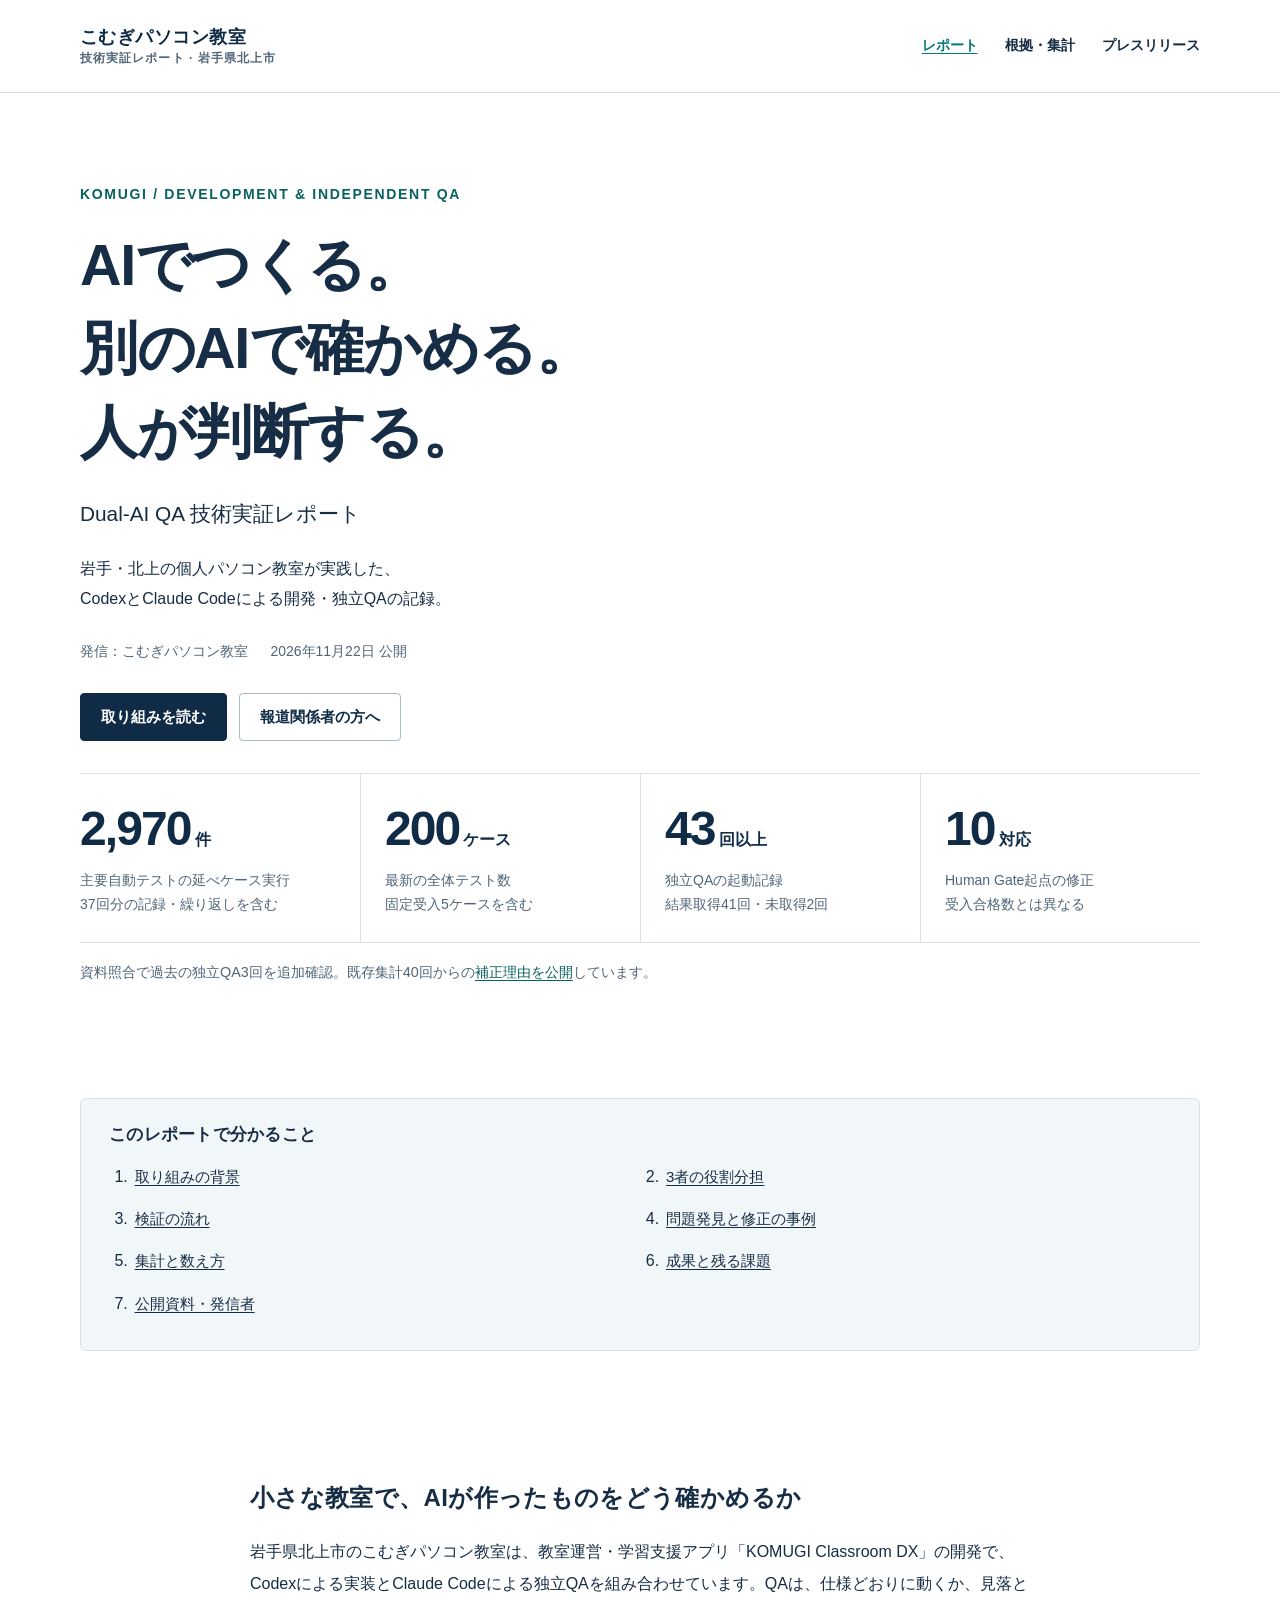
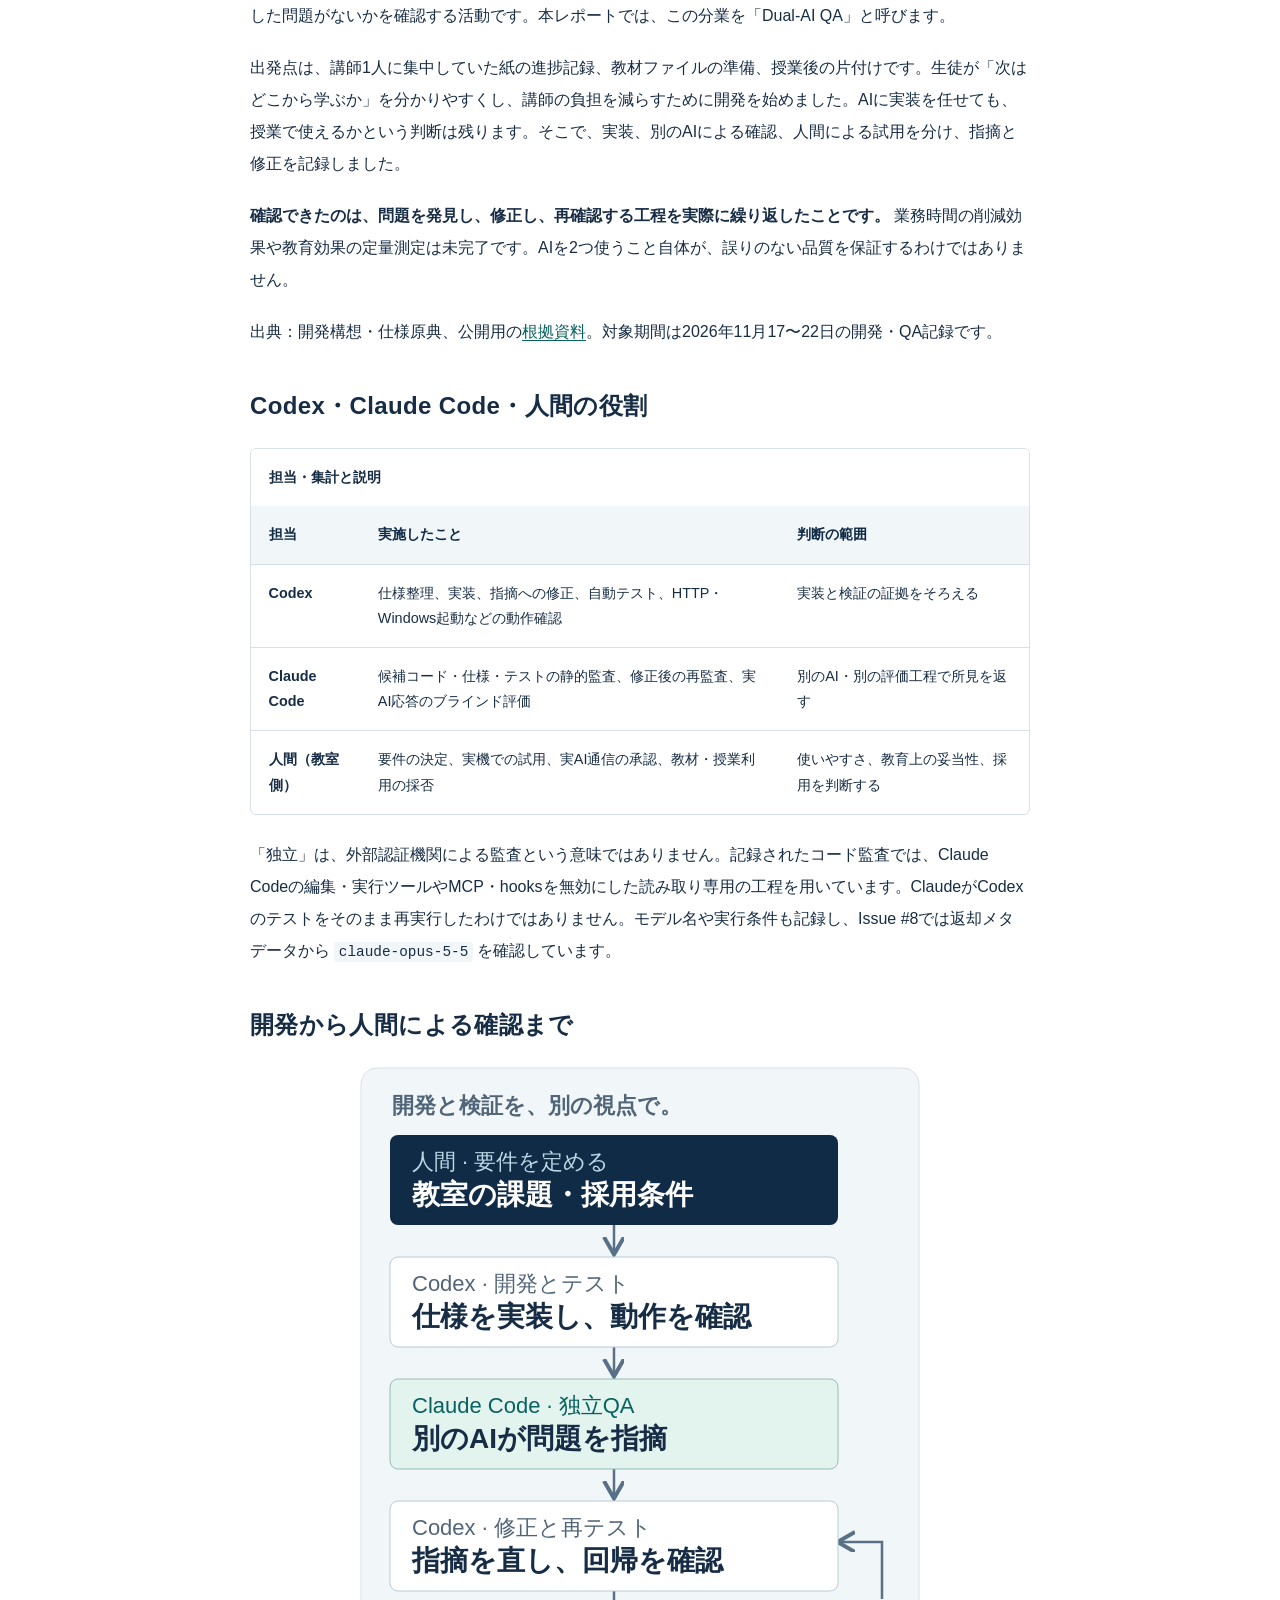
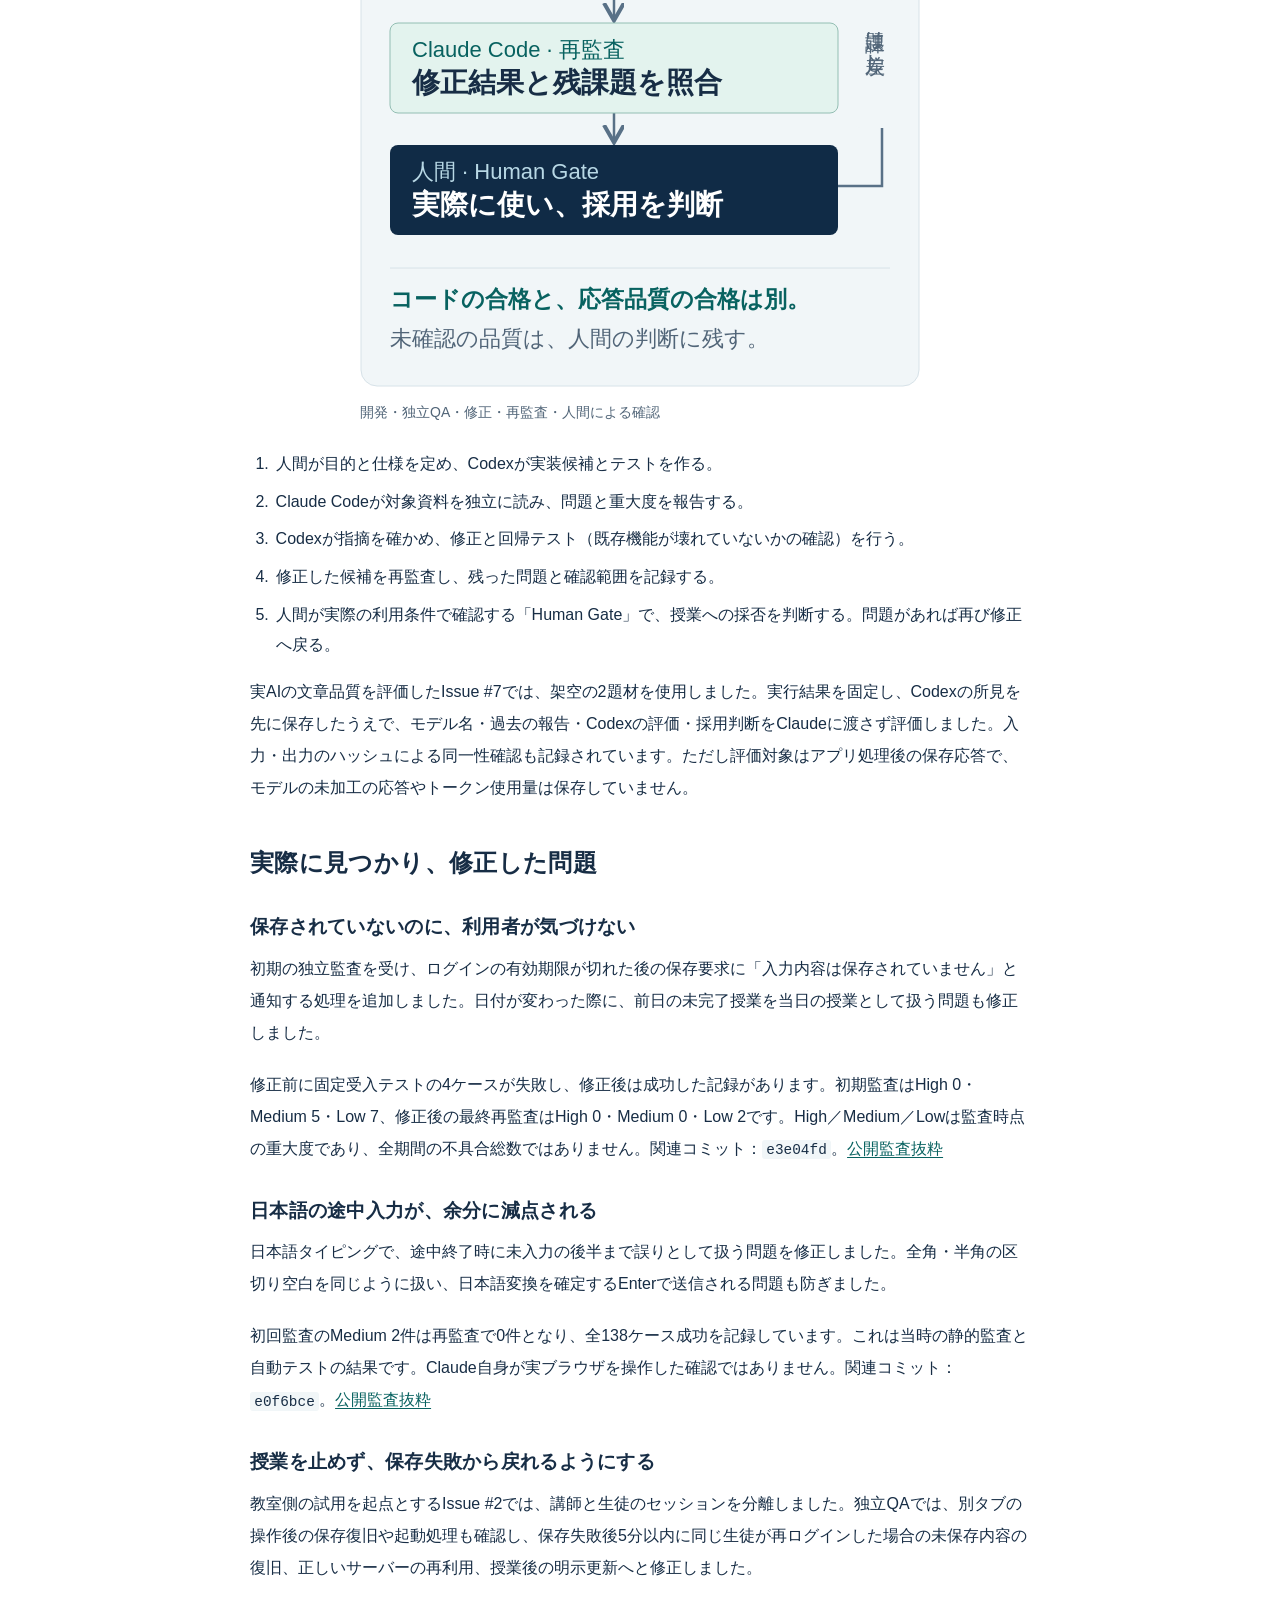
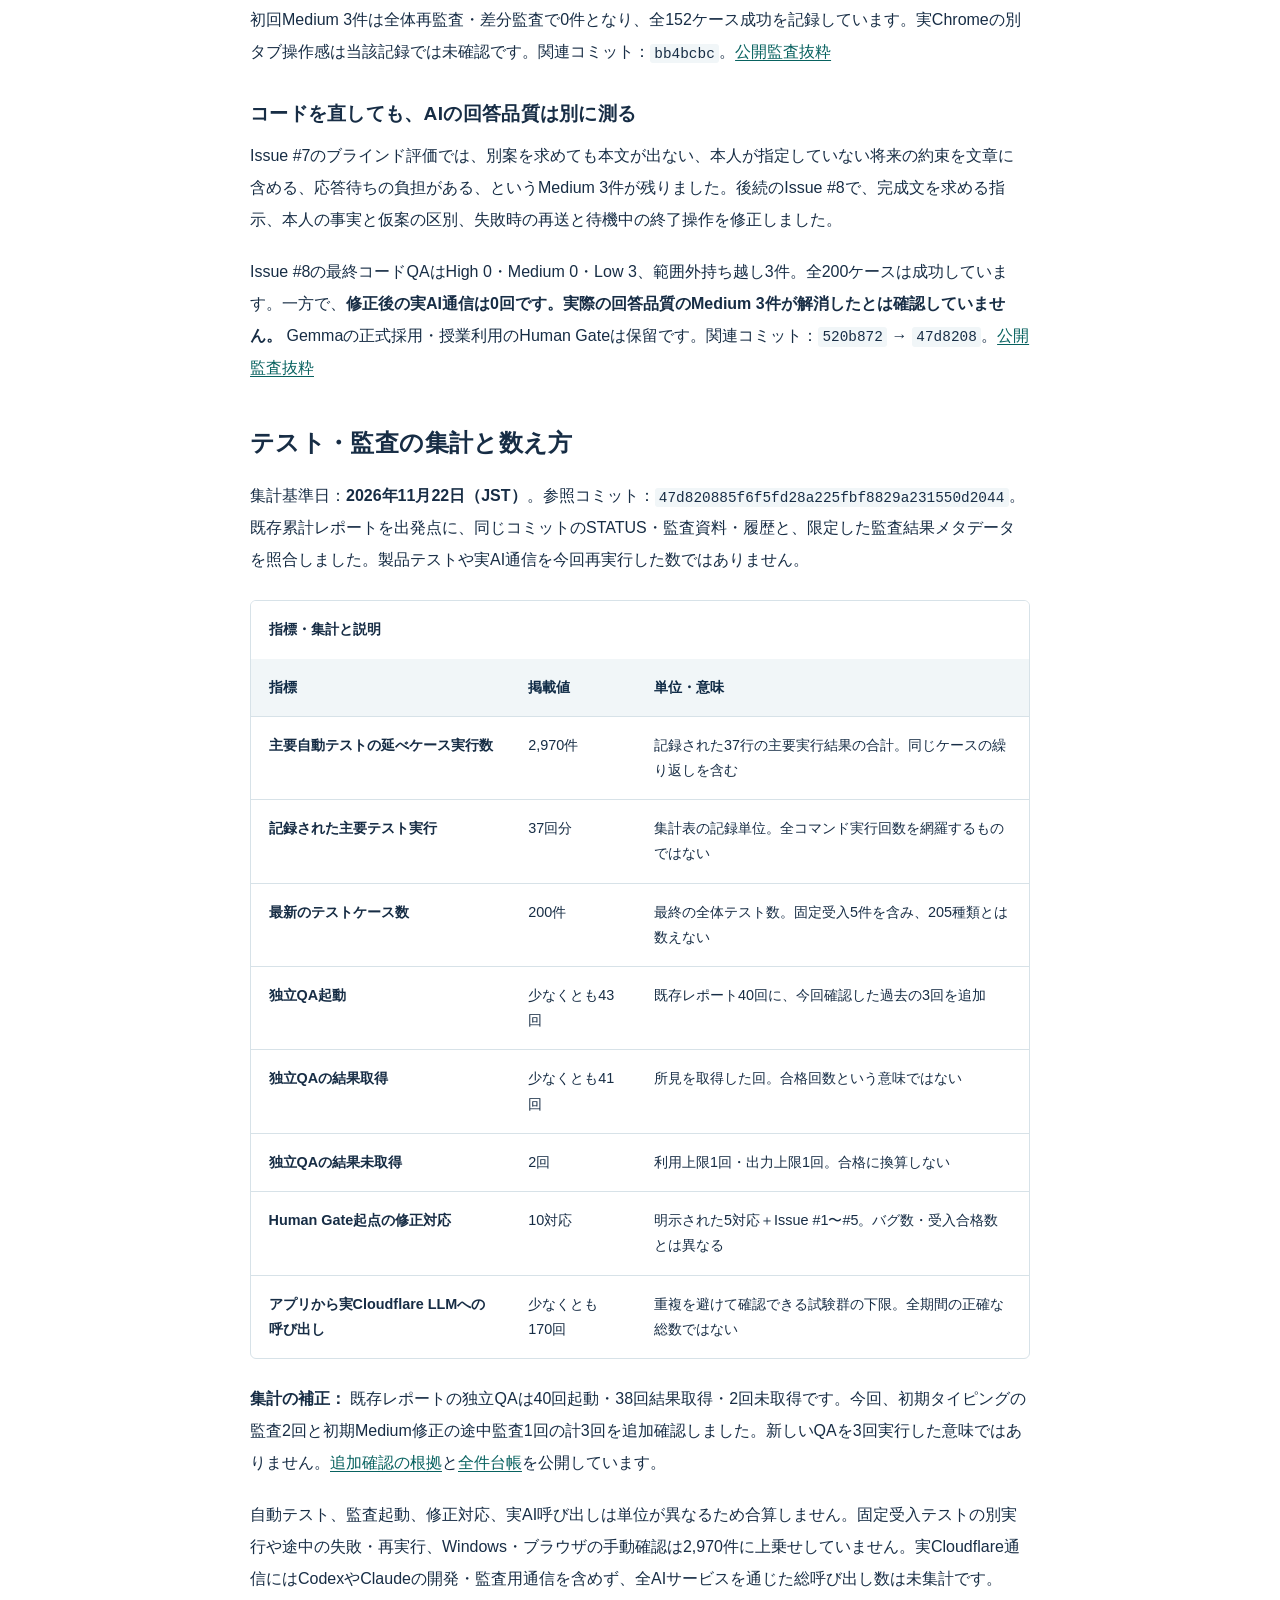
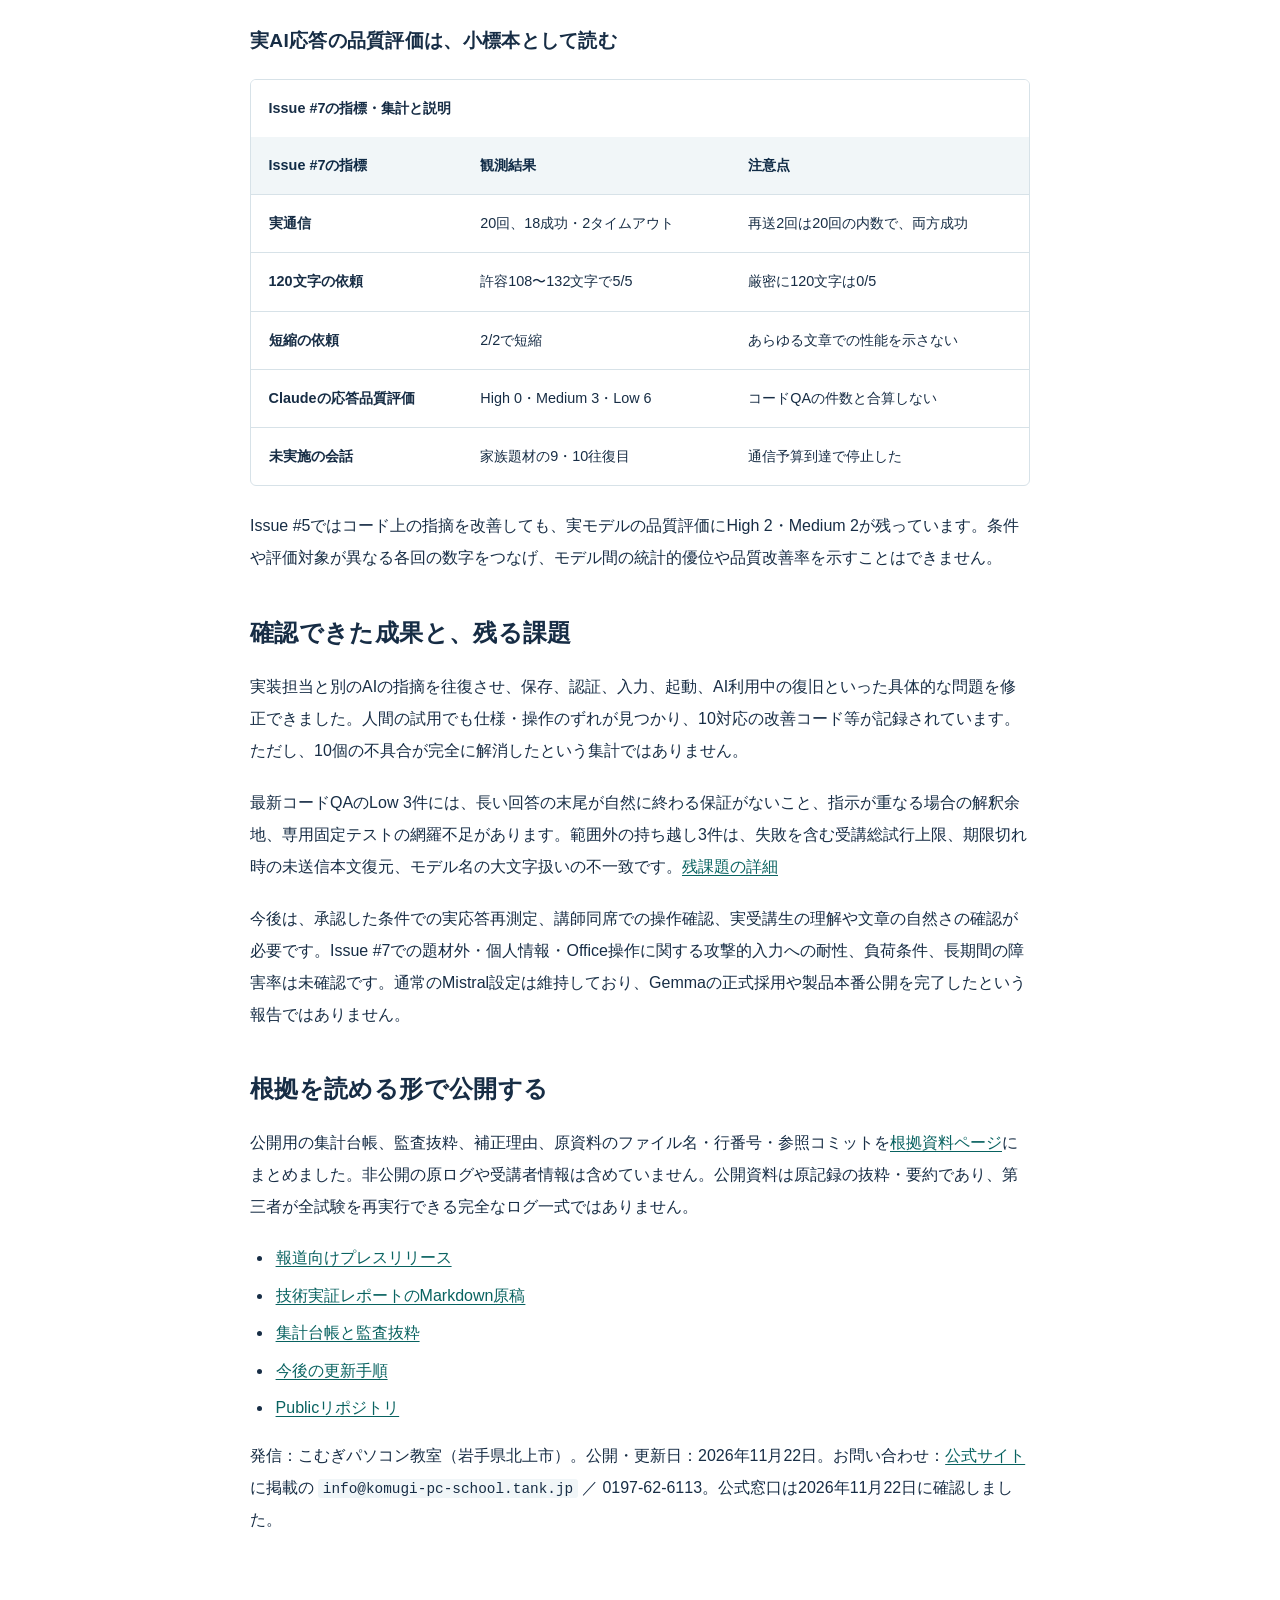
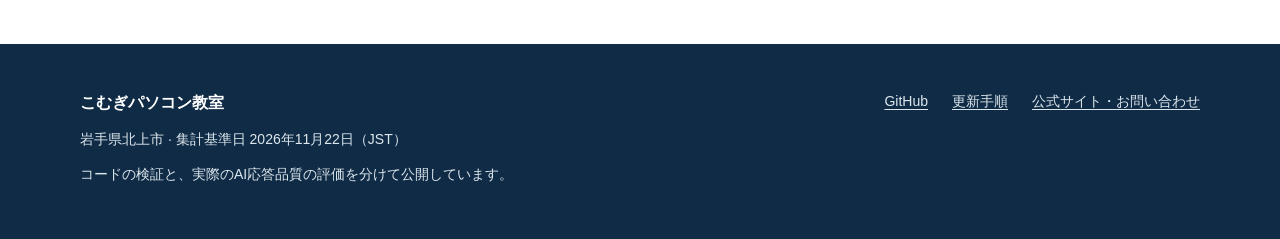
==== index.html @ f7d76b1b "Publish Dual-AI QA report, evidence and press release" ====
<!doctype html>
<html lang="ja"><head><meta charset="utf-8"><meta name="viewport" content="width=device-width,initial-scale=1"><title>Dual-AI QA 技術実証レポート｜こむぎパソコン教室</title><meta name="description" content="Codexで開発しClaude Codeで独立QA、人間が授業への採否を判断。岩手・北上のこむぎパソコン教室による実証記録と集計根拠。"><meta name="theme-color" content="#102b46"><link rel="canonical" href="https://suguruwada0612-ship-it.github.io/dual-ai-qa-report/"><meta property="og:type" content="article"><meta property="og:locale" content="ja_JP"><meta property="og:title" content="Dual-AI QA 技術実証レポート"><meta property="og:description" content="Codexで開発しClaude Codeで独立QA、人間が授業への採否を判断。岩手・北上のこむぎパソコン教室による実証記録と集計根拠。"><meta property="og:url" content="https://suguruwada0612-ship-it.github.io/dual-ai-qa-report/"><meta property="og:site_name" content="こむぎパソコン教室"><link rel="icon" href="assets/favicon.svg" type="image/svg+xml"><link rel="stylesheet" href="assets/style.css"></head>
<body><a class="skip-link" href="#main">本文へ移動</a><header class="site-header"><div class="container"><a class="brand" href="index.html">こむぎパソコン教室<small>技術実証レポート · 岩手県北上市</small></a><nav class="nav" aria-label="メインナビゲーション"><a href="index.html" aria-current="page">レポート</a><a href="evidence.html">根拠・集計</a><a href="press.html">プレスリリース</a></nav></div></header>
<main id="main" class="container"><section class="hero"><p class="eyebrow">KOMUGI / DEVELOPMENT &amp; INDEPENDENT QA</p><h1>AIでつくる。<br>別のAIで確かめる。<br>人が判断する。</h1><p class="lede">Dual-AI QA 技術実証レポート</p><p>岩手・北上の個人パソコン教室が実践した、<br>CodexとClaude Codeによる開発・独立QAの記録。</p><div class="meta"><span>発信：こむぎパソコン教室</span><span>2026年11月22日 公開</span></div><div class="actions"><a class="button" href="#overview">取り組みを読む</a><a class="button secondary" href="press.html">報道関係者の方へ</a></div><div class="metrics"><div class="metric"><span class="metric-value">2,970<small>件</small></span><span class="metric-label">主要自動テストの延べケース実行<br>37回分の記録・繰り返しを含む</span></div><div class="metric"><span class="metric-value">200<small>ケース</small></span><span class="metric-label">最新の全体テスト数<br>固定受入5ケースを含む</span></div><div class="metric"><span class="metric-value">43<small>回以上</small></span><span class="metric-label">独立QAの起動記録<br>結果取得41回・未取得2回</span></div><div class="metric"><span class="metric-value">10<small>対応</small></span><span class="metric-label">Human Gate起点の修正<br>受入合格数とは異なる</span></div></div><p class="note">資料照合で過去の独立QA3回を追加確認。既存集計40回からの<a href="evidence.html#correction">補正理由を公開</a>しています。</p></section><nav class="toc" aria-label="レポートの目次"><h2>このレポートで分かること</h2><ol><li><a href="#overview">取り組みの背景</a></li><li><a href="#roles">3者の役割分担</a></li><li><a href="#process">検証の流れ</a></li><li><a href="#cases">問題発見と修正の事例</a></li><li><a href="#metrics">集計と数え方</a></li><li><a href="#findings">成果と残る課題</a></li><li><a href="#publication">公開資料・発信者</a></li></ol></nav><article class="article prose"><h2 id="overview">小さな教室で、AIが作ったものをどう確かめるか</h2>
<p>岩手県北上市のこむぎパソコン教室は、教室運営・学習支援アプリ「KOMUGI Classroom DX」の開発で、Codexによる実装とClaude Codeによる独立QAを組み合わせています。QAは、仕様どおりに動くか、見落とした問題がないかを確認する活動です。本レポートでは、この分業を「Dual-AI QA」と呼びます。</p>
<p>出発点は、講師1人に集中していた紙の進捗記録、教材ファイルの準備、授業後の片付けです。生徒が「次はどこから学ぶか」を分かりやすくし、講師の負担を減らすために開発を始めました。AIに実装を任せても、授業で使えるかという判断は残ります。そこで、実装、別のAIによる確認、人間による試用を分け、指摘と修正を記録しました。</p>
<p><strong>確認できたのは、問題を発見し、修正し、再確認する工程を実際に繰り返したことです。</strong> 業務時間の削減効果や教育効果の定量測定は未完了です。AIを2つ使うこと自体が、誤りのない品質を保証するわけではありません。</p>
<p>出典：開発構想・仕様原典、公開用の<a href="evidence.html#sources">根拠資料</a>。対象期間は2026年11月17〜22日の開発・QA記録です。</p>
<h2 id="roles">Codex・Claude Code・人間の役割</h2>
<div class="table-scroll" role="region" aria-label="担当・集計と説明" tabindex="0"><table><caption>担当・集計と説明</caption><thead><tr><th scope="col">担当</th><th scope="col">実施したこと</th><th scope="col">判断の範囲</th></tr></thead><tbody><tr><td>Codex</td><td>仕様整理、実装、指摘への修正、自動テスト、HTTP・Windows起動などの動作確認</td><td>実装と検証の証拠をそろえる</td></tr><tr><td>Claude Code</td><td>候補コード・仕様・テストの静的監査、修正後の再監査、実AI応答のブラインド評価</td><td>別のAI・別の評価工程で所見を返す</td></tr><tr><td>人間（教室側）</td><td>要件の決定、実機での試用、実AI通信の承認、教材・授業利用の採否</td><td>使いやすさ、教育上の妥当性、採用を判断する</td></tr></tbody></table></div>
<p>「独立」は、外部認証機関による監査という意味ではありません。記録されたコード監査では、Claude Codeの編集・実行ツールやMCP・hooksを無効にした読み取り専用の工程を用いています。ClaudeがCodexのテストをそのまま再実行したわけではありません。モデル名や実行条件も記録し、Issue #8では返却メタデータから <code>claude-opus-5-5</code> を確認しています。</p>
<h2 id="process">開発から人間による確認まで</h2>
<figure class="hero-diagram"><img src="assets/qa-process.svg" alt="人間が要件を決め、Codexが開発・テスト、Claude Codeが独立QA、Codexが修正、Claude Codeが再監査し、人間が利用を判断する。指摘が残れば前の工程へ戻る。" width="560" height="920" loading="lazy"><figcaption>開発・独立QA・修正・再監査・人間による確認</figcaption></figure>
<ol><li>人間が目的と仕様を定め、Codexが実装候補とテストを作る。</li><li>Claude Codeが対象資料を独立に読み、問題と重大度を報告する。</li><li>Codexが指摘を確かめ、修正と回帰テスト（既存機能が壊れていないかの確認）を行う。</li><li>修正した候補を再監査し、残った問題と確認範囲を記録する。</li><li>人間が実際の利用条件で確認する「Human Gate」で、授業への採否を判断する。問題があれば再び修正へ戻る。</li></ol>
<p>実AIの文章品質を評価したIssue #7では、架空の2題材を使用しました。実行結果を固定し、Codexの所見を先に保存したうえで、モデル名・過去の報告・Codexの評価・採用判断をClaudeに渡さず評価しました。入力・出力のハッシュによる同一性確認も記録されています。ただし評価対象はアプリ処理後の保存応答で、モデルの未加工の応答やトークン使用量は保存していません。</p>
<h2 id="cases">実際に見つかり、修正した問題</h2>
<h3>保存されていないのに、利用者が気づけない</h3>
<p>初期の独立監査を受け、ログインの有効期限が切れた後の保存要求に「入力内容は保存されていません」と通知する処理を追加しました。日付が変わった際に、前日の未完了授業を当日の授業として扱う問題も修正しました。</p>
<p>修正前に固定受入テストの4ケースが失敗し、修正後は成功した記録があります。初期監査はHigh 0・Medium 5・Low 7、修正後の最終再監査はHigh 0・Medium 0・Low 2です。High／Medium／Lowは監査時点の重大度であり、全期間の不具合総数ではありません。関連コミット：<code>e3e04fd</code>。<a href="evidence.html#cases">公開監査抜粋</a></p>
<h3>日本語の途中入力が、余分に減点される</h3>
<p>日本語タイピングで、途中終了時に未入力の後半まで誤りとして扱う問題を修正しました。全角・半角の区切り空白を同じように扱い、日本語変換を確定するEnterで送信される問題も防ぎました。</p>
<p>初回監査のMedium 2件は再監査で0件となり、全138ケース成功を記録しています。これは当時の静的監査と自動テストの結果です。Claude自身が実ブラウザを操作した確認ではありません。関連コミット：<code>e0f6bce</code>。<a href="evidence.html#cases">公開監査抜粋</a></p>
<h3>授業を止めず、保存失敗から戻れるようにする</h3>
<p>教室側の試用を起点とするIssue #2では、講師と生徒のセッションを分離しました。独立QAでは、別タブの操作後の保存復旧や起動処理も確認し、保存失敗後5分以内に同じ生徒が再ログインした場合の未保存内容の復旧、正しいサーバーの再利用、授業後の明示更新へと修正しました。</p>
<p>初回Medium 3件は全体再監査・差分監査で0件となり、全152ケース成功を記録しています。実Chromeの別タブ操作感は当該記録では未確認です。関連コミット：<code>bb4bcbc</code>。<a href="evidence.html#cases">公開監査抜粋</a></p>
<h3>コードを直しても、AIの回答品質は別に測る</h3>
<p>Issue #7のブラインド評価では、別案を求めても本文が出ない、本人が指定していない将来の約束を文章に含める、応答待ちの負担がある、というMedium 3件が残りました。後続のIssue #8で、完成文を求める指示、本人の事実と仮案の区別、失敗時の再送と待機中の終了操作を修正しました。</p>
<p>Issue #8の最終コードQAはHigh 0・Medium 0・Low 3、範囲外持ち越し3件。全200ケースは成功しています。一方で、<strong>修正後の実AI通信は0回です。実際の回答品質のMedium 3件が解消したとは確認していません。</strong> Gemmaの正式採用・授業利用のHuman Gateは保留です。関連コミット：<code>520b872</code> → <code>47d8208</code>。<a href="evidence.html#cases">公開監査抜粋</a></p>
<h2 id="metrics">テスト・監査の集計と数え方</h2>
<p>集計基準日：<strong>2026年11月22日（JST）</strong>。参照コミット：<code>47d820885f6f5fd28a225fbf8829a231550d2044</code>。既存累計レポートを出発点に、同じコミットのSTATUS・監査資料・履歴と、限定した監査結果メタデータを照合しました。製品テストや実AI通信を今回再実行した数ではありません。</p>
<div class="table-scroll" role="region" aria-label="指標・集計と説明" tabindex="0"><table><caption>指標・集計と説明</caption><thead><tr><th scope="col">指標</th><th scope="col">掲載値</th><th scope="col">単位・意味</th></tr></thead><tbody><tr><td>主要自動テストの延べケース実行数</td><td>2,970件</td><td>記録された37行の主要実行結果の合計。同じケースの繰り返しを含む</td></tr><tr><td>記録された主要テスト実行</td><td>37回分</td><td>集計表の記録単位。全コマンド実行回数を網羅するものではない</td></tr><tr><td>最新のテストケース数</td><td>200件</td><td>最終の全体テスト数。固定受入5件を含み、205種類とは数えない</td></tr><tr><td>独立QA起動</td><td>少なくとも43回</td><td>既存レポート40回に、今回確認した過去の3回を追加</td></tr><tr><td>独立QAの結果取得</td><td>少なくとも41回</td><td>所見を取得した回。合格回数という意味ではない</td></tr><tr><td>独立QAの結果未取得</td><td>2回</td><td>利用上限1回・出力上限1回。合格に換算しない</td></tr><tr><td>Human Gate起点の修正対応</td><td>10対応</td><td>明示された5対応＋Issue #1〜#5。バグ数・受入合格数とは異なる</td></tr><tr><td>アプリから実Cloudflare LLMへの呼び出し</td><td>少なくとも170回</td><td>重複を避けて確認できる試験群の下限。全期間の正確な総数ではない</td></tr></tbody></table></div>
<p><strong>集計の補正：</strong> 既存レポートの独立QAは40回起動・38回結果取得・2回未取得です。今回、初期タイピングの監査2回と初期Medium修正の途中監査1回の計3回を追加確認しました。新しいQAを3回実行した意味ではありません。<a href="evidence.html#correction">追加確認の根拠</a>と<a href="evidence.html#ledgers">全件台帳</a>を公開しています。</p>
<p>自動テスト、監査起動、修正対応、実AI呼び出しは単位が異なるため合算しません。固定受入テストの別実行や途中の失敗・再実行、Windows・ブラウザの手動確認は2,970件に上乗せしていません。実Cloudflare通信にはCodexやClaudeの開発・監査用通信を含めず、全AIサービスを通じた総呼び出し数は未集計です。</p>
<h3>実AI応答の品質評価は、小標本として読む</h3>
<div class="table-scroll" role="region" aria-label="Issue #7の指標・集計と説明" tabindex="0"><table><caption>Issue #7の指標・集計と説明</caption><thead><tr><th scope="col">Issue #7の指標</th><th scope="col">観測結果</th><th scope="col">注意点</th></tr></thead><tbody><tr><td>実通信</td><td>20回、18成功・2タイムアウト</td><td>再送2回は20回の内数で、両方成功</td></tr><tr><td>120文字の依頼</td><td>許容108〜132文字で5/5</td><td>厳密に120文字は0/5</td></tr><tr><td>短縮の依頼</td><td>2/2で短縮</td><td>あらゆる文章での性能を示さない</td></tr><tr><td>Claudeの応答品質評価</td><td>High 0・Medium 3・Low 6</td><td>コードQAの件数と合算しない</td></tr><tr><td>未実施の会話</td><td>家族題材の9・10往復目</td><td>通信予算到達で停止した</td></tr></tbody></table></div>
<p>Issue #5ではコード上の指摘を改善しても、実モデルの品質評価にHigh 2・Medium 2が残っています。条件や評価対象が異なる各回の数字をつなげ、モデル間の統計的優位や品質改善率を示すことはできません。</p>
<h2 id="findings">確認できた成果と、残る課題</h2>
<p>実装担当と別のAIの指摘を往復させ、保存、認証、入力、起動、AI利用中の復旧といった具体的な問題を修正できました。人間の試用でも仕様・操作のずれが見つかり、10対応の改善コード等が記録されています。ただし、10個の不具合が完全に解消したという集計ではありません。</p>
<p>最新コードQAのLow 3件には、長い回答の末尾が自然に終わる保証がないこと、指示が重なる場合の解釈余地、専用固定テストの網羅不足があります。範囲外の持ち越し3件は、失敗を含む受講総試行上限、期限切れ時の未送信本文復元、モデル名の大文字扱いの不一致です。<a href="evidence.html#limits">残課題の詳細</a></p>
<p>今後は、承認した条件での実応答再測定、講師同席での操作確認、実受講生の理解や文章の自然さの確認が必要です。Issue #7での題材外・個人情報・Office操作に関する攻撃的入力への耐性、負荷条件、長期間の障害率は未確認です。通常のMistral設定は維持しており、Gemmaの正式採用や製品本番公開を完了したという報告ではありません。</p>
<h2 id="publication">根拠を読める形で公開する</h2>
<p>公開用の集計台帳、監査抜粋、補正理由、原資料のファイル名・行番号・参照コミットを<a href="evidence.html">根拠資料ページ</a>にまとめました。非公開の原ログや受講者情報は含めていません。公開資料は原記録の抜粋・要約であり、第三者が全試験を再実行できる完全なログ一式ではありません。</p>
<ul><li><a href="press.html">報道向けプレスリリース</a></li><li><a href="report.md">技術実証レポートのMarkdown原稿</a></li><li><a href="evidence.html">集計台帳と監査抜粋</a></li><li><a href="UPDATE.md">今後の更新手順</a></li><li><a href="https://github.com/suguruwada0612-ship-it/dual-ai-qa-report">Publicリポジトリ</a></li></ul>
<p>発信：こむぎパソコン教室（岩手県北上市）。公開・更新日：2026年11月22日。お問い合わせ：<a href="https://komugi-pc-school.tank.jp/">公式サイト</a>に掲載の <code>info@komugi-pc-school.tank.jp</code> ／ 0197-62-6113。公式窓口は2026年11月22日に確認しました。</p></article></main>
<footer class="site-footer"><div class="container"><div><p><strong>こむぎパソコン教室</strong></p><p>岩手県北上市 · 集計基準日 2026年11月22日（JST）</p><p>コードの検証と、実際のAI応答品質の評価を分けて公開しています。</p></div><nav aria-label="フッターナビゲーション"><a href="https://github.com/suguruwada0612-ship-it/dual-ai-qa-report">GitHub</a><a href="UPDATE.md">更新手順</a><a href="https://komugi-pc-school.tank.jp/">公式サイト・お問い合わせ</a></nav></div></footer></body></html>
---- assets/style.css ----
:root{color-scheme:light;--ink:#172d45;--muted:#516578;--teal:#087b78;--teal-dark:#086260;--line:#d7e2e8;--paper:#fff;--wash:#f1f6f8;--soft:#eaf6f3;--navy:#102b46;--max:1120px}
*{box-sizing:border-box}html{scroll-behavior:smooth;scroll-padding-top:2rem}body{margin:0;background:var(--paper);color:var(--ink);font-family:"Noto Sans JP","Yu Gothic",YuGothic,"Hiragino Kaku Gothic ProN",Meiryo,sans-serif;font-size:1rem;line-height:1.9;-webkit-text-size-adjust:100%;overflow-wrap:anywhere}h1,h2,h3,h4,p,figure,blockquote{margin-top:0}h1,h2,h3,h4{line-height:1.45;font-feature-settings:"palt";letter-spacing:.015em}h1{font-size:clamp(2rem,4.8vw,3.6rem);font-weight:750;letter-spacing:-.025em;margin-bottom:1.25rem}h2{font-size:clamp(1.55rem,3vw,2.1rem);margin-bottom:1.25rem}h3{font-size:1.2rem;margin-bottom:.75rem}h4{font-size:1.05rem}p{margin-bottom:1.25rem}a{color:var(--teal-dark);text-underline-offset:.2em;text-decoration-thickness:1px}a:hover{text-decoration-thickness:2px}a:focus-visible,button:focus-visible,summary:focus-visible{outline:3px solid #c16b00;outline-offset:5px;border-radius:2px}a:hover,button:hover{transition:color .15s ease,background .15s ease}img,svg{max-width:100%;height:auto}ul,ol{padding-left:1.45em}li{padding-left:.15em;margin-bottom:.45rem}small{font-size:.875rem}strong{font-weight:750}code{font-family:ui-monospace,Consolas,monospace;font-size:.9em;background:var(--wash);padding:.12em .3em;border-radius:3px;overflow-wrap:anywhere}pre{overflow:auto;background:var(--wash);padding:1.25rem;border:1px solid var(--line);border-radius:8px;font-size:.9rem}pre code{padding:0;background:transparent}hr{border:0;border-top:1px solid var(--line);margin:2.5rem 0}::selection{background:#c9eee5;color:var(--ink)}
.container{width:min(calc(100% - 4rem),var(--max));margin-inline:auto}.site-header{border-bottom:1px solid var(--line);background:#fff}.site-header .container{display:flex;align-items:center;justify-content:space-between;gap:1.5rem;min-height:92px}.brand{display:inline-flex;flex-direction:column;color:var(--navy);font-weight:750;font-size:1.1rem;line-height:1.45;text-decoration:none;letter-spacing:.025em}.brand small{font-size:.75rem;letter-spacing:.09em;color:var(--muted);font-weight:600}.nav{display:flex;align-items:center;gap:1.7rem;flex-wrap:wrap;font-size:.9rem;font-weight:650}.nav a{text-decoration:none;color:var(--ink);padding-block:.4rem}.nav a:hover,.nav a[aria-current="page"]{color:var(--teal);text-decoration:underline}.skip-link{position:absolute;left:1rem;top:-10rem;z-index:10;background:var(--navy);color:#fff;padding:.7rem 1.2rem}.skip-link:focus{top:1rem}
.hero{padding:5rem 0 3.75rem;position:relative}.hero h1{max-width:20ch}.eyebrow,.kicker{color:var(--teal-dark);font-size:.875rem;font-weight:750;letter-spacing:.12em;margin-bottom:1rem}.lede{font-size:clamp(1.125rem,2vw,1.3rem);line-height:1.9;max-width:48em}.meta{font-size:.875rem;color:var(--muted);line-height:1.9;display:flex;flex-wrap:wrap;gap:.25rem 1.4rem;margin:1.5rem 0}.actions{display:flex;align-items:center;gap:.75rem;flex-wrap:wrap;margin:1.75rem 0}.button{display:inline-flex;align-items:center;justify-content:center;min-height:48px;background:var(--navy);color:#fff;font-size:.95rem;font-weight:700;padding:.7rem 1.25rem;text-decoration:none;border:1px solid var(--navy);border-radius:4px;line-height:1.5}.button:hover{background:#234560;color:#fff}.button.secondary{background:#fff;color:var(--navy);border-color:#a8bac6}.button.secondary:hover{background:var(--wash)}.hero-diagram{margin:1.5rem auto;max-width:35rem}.hero-diagram img{width:100%;display:block}.hero-diagram figcaption,figcaption{font-size:.875rem;line-height:1.8;color:var(--muted);margin-top:.8rem}.hero .two-col{align-items:center}.hero .two-col h1{font-size:clamp(2rem,3.6vw,3.1rem)}
.metrics,.stat-strip{display:grid;grid-template-columns:repeat(4,minmax(0,1fr));border-top:1px solid var(--line);border-bottom:1px solid var(--line);margin:2rem 0 1rem}.metric{padding:1.6rem 1.5rem 1.6rem 0;min-width:0}.metric+.metric{border-left:1px solid var(--line);padding-left:1.5rem}.metric-value{font-size:clamp(2rem,4vw,3rem);line-height:1.2;color:var(--navy);font-weight:750;font-variant-numeric:tabular-nums;letter-spacing:-.04em;display:block}.metric-value small{font-size:1rem;letter-spacing:0;margin-left:.25rem}.metric-label{font-size:.875rem;line-height:1.7;color:var(--muted);display:block;margin-top:.75rem}.metric p{font-size:.875rem;line-height:1.75;margin:.75rem 0 0}.section{padding:3.75rem 0;border-top:1px solid var(--line)}.section-head{margin-bottom:2rem;max-width:50rem}.section-head .kicker{margin-bottom:.6rem}.section-head p{color:var(--muted)}.two-col{display:grid;grid-template-columns:repeat(2,minmax(0,1fr));gap:2.25rem}.three-col{display:grid;grid-template-columns:repeat(3,minmax(0,1fr));gap:1.5rem}.card{border:1px solid var(--line);padding:1.7rem;border-radius:8px;background:#fff}.card p:last-child,.case p:last-child,.callout p:last-child{margin-bottom:0}.card h3{padding-bottom:.75rem;border-bottom:2px solid var(--teal)}.callout{background:var(--soft);border-left:4px solid var(--teal);padding:1.4rem 1.6rem;margin:1.75rem 0}.callout h3{font-size:1.1rem}.note{font-size:.9rem;line-height:1.85;color:var(--muted)}.muted{color:var(--muted)}.source{font-size:.875rem;line-height:1.8;color:var(--muted);margin-top:1rem}.source code{font-size:.85em}.tag{display:inline-block;font-size:.8rem;line-height:1.6;font-weight:700;padding:.15rem .6rem;border-radius:3px;background:var(--soft);color:var(--teal-dark);margin-bottom:.8rem}.status-row{display:flex;align-items:baseline;gap:1rem;flex-wrap:wrap;margin-bottom:1rem}.status-row .tag{margin:0}.quote{margin:1.5rem 0;padding:.5rem 0 .5rem 1.4rem;border-left:3px solid var(--teal);font-size:1.1rem;line-height:1.9}.quote p:last-child{margin-bottom:0}
.table-scroll{overflow:auto;margin:1.5rem 0;border:1px solid var(--line);border-radius:6px;-webkit-overflow-scrolling:touch}.table-scroll:focus-visible{outline:3px solid var(--teal);outline-offset:3px}table{width:100%;border-collapse:collapse;text-align:left;font-size:.9rem;line-height:1.75}th,td{padding:1rem 1.1rem;vertical-align:top;border-bottom:1px solid var(--line)}th{background:var(--wash);font-weight:700;color:var(--navy)}tr:last-child td{border-bottom:0}td:first-child,th:first-child{font-weight:650}td small{font-size:.8rem}caption{text-align:left;padding:1rem 1.1rem;font-weight:700;background:#fff}.table-scroll table{min-width:650px}td.num,th.num{text-align:right;font-variant-numeric:tabular-nums;white-space:nowrap}tbody tr:hover{background:#f8fbfc}.case{padding:2rem 0;border-top:1px solid var(--line)}.case:first-child{border-top:0;padding-top:0}.case-grid{display:grid;grid-template-columns:1fr 1fr;gap:1rem 2rem}.case-grid>div{padding:1.2rem 1.4rem;background:var(--wash);border-radius:5px}.case-grid h4{color:var(--teal-dark);margin-bottom:.5rem}.case-grid p{font-size:.95rem}.toc{background:var(--wash);border:1px solid var(--line);padding:1.5rem 1.75rem;border-radius:6px;margin:2rem 0}.toc ul,.toc ol{margin:0;display:grid;grid-template-columns:repeat(2,minmax(0,1fr));gap:.3rem 1.5rem}.toc a{color:var(--ink);font-size:.95rem}.toc h2,.toc h3{font-size:1.05rem;margin-bottom:.9rem}.download-list{list-style:none;padding:0;margin:1.5rem 0}.download-list li{padding:1rem 0;margin:0;border-bottom:1px solid var(--line)}.download-list a{font-weight:650}.download-list small{color:var(--muted);display:block;margin-top:.2rem}
.article{padding:3.5rem 0 4.5rem}.prose{max-width:780px;margin-inline:auto}.prose h1{font-size:clamp(1.8rem,4.2vw,2.8rem);line-height:1.5}.prose h2{font-size:1.5rem;margin-top:2.6rem}.prose h3{margin-top:2rem}.prose p{line-height:2}.prose .lede{font-size:1.125rem}.prose .table-scroll{max-width:100%}.press-header{padding-bottom:2rem;border-bottom:1px solid var(--line);margin-bottom:2rem}.press-header .meta{margin-bottom:0}.site-footer{margin-top:1rem;background:var(--navy);color:#dce7ed;padding:2.75rem 0;font-size:.875rem}.site-footer a{color:#dce7ed}.site-footer .container{display:flex;justify-content:space-between;gap:2rem;flex-wrap:wrap}.site-footer p{margin-bottom:.5rem}.site-footer strong{color:#fff;font-size:1rem}.site-footer nav{display:flex;gap:1.5rem;flex-wrap:wrap;align-items:flex-start}details{border:1px solid var(--line);border-radius:6px;padding:1rem 1.25rem;margin:1rem 0}summary{cursor:pointer;font-weight:700}details[open] summary{margin-bottom:1rem}address{font-style:normal}
@media(min-width:1200px){.hero{padding-top:5.5rem}.section{padding-block:4.25rem}}
@media(max-width:800px){.container{width:calc(100% - 3rem)}.site-header .container{min-height:86px}.nav{gap:1rem}.three-col{grid-template-columns:1fr}.two-col{gap:1.5rem}.metrics,.stat-strip{grid-template-columns:repeat(2,minmax(0,1fr))}.metric{padding:1.35rem 1rem}.metric+.metric{padding-left:1rem}.metric:nth-child(3){border-left:0;border-top:1px solid var(--line)}.metric:nth-child(4){border-top:1px solid var(--line)}.hero{padding-top:3rem}.section{padding-block:3rem}}
@media(max-width:600px){.container{width:calc(100% - 2.25rem)}.site-header .container{padding-block:1rem;min-height:0;display:block}.brand{font-size:1rem}.nav{gap:.3rem 1.25rem;margin-top:.75rem;font-size:.875rem}.hero{padding:2.5rem 0 2rem}.hero h1{font-size:2rem}.lede{font-size:1.075rem}.meta{display:block;font-size:.825rem}.meta>*{display:block}.two-col,.case-grid{grid-template-columns:1fr}.three-col{gap:1rem}.section{padding:2.5rem 0}.card{padding:1.4rem}.metrics,.stat-strip{margin-top:1.5rem}.metric-value{font-size:2.3rem}.metric-label{font-size:.825rem}.metric{padding:1.2rem .8rem}.metric+.metric{padding-left:.8rem}.callout{padding:1.15rem 1.2rem}.toc{padding:1.25rem}.toc ul,.toc ol{grid-template-columns:1fr}.button{padding:.7rem 1rem;font-size:.9rem}.actions{gap:.6rem}.article{padding:2.25rem 0 3rem}.prose h1{font-size:1.85rem}.hero-diagram{margin:1rem auto}.site-footer{padding:2rem 0}.site-footer .container{display:block}.site-footer nav{margin-top:1.25rem}.table-scroll{margin-right:0}.case{padding-block:1.5rem}.case-grid>div{padding:1rem 1.2rem}}
@media(prefers-reduced-motion:reduce){html{scroll-behavior:auto}*{transition:none!important}}
@media print{body{font-size:10.5pt;color:#111;background:#fff}.container{width:100%;max-width:none}.site-header,.nav,.actions,.skip-link,.site-footer,.toc{display:none}.hero,.article,.section{padding:1rem 0}.hero h1{font-size:26pt}.section h2{font-size:18pt}.table-scroll{overflow:visible;border:0}.table-scroll table{min-width:0;font-size:9pt}a{color:inherit}.card,.case,.callout,figure,tr{break-inside:avoid}.hero-diagram{max-width:21rem}.prose{max-width:none}.metrics{margin:1rem 0}.metric-value{font-size:22pt}.two-col,.three-col{gap:1rem}h2,h3{break-after:avoid}p{orphans:3;widows:3}}
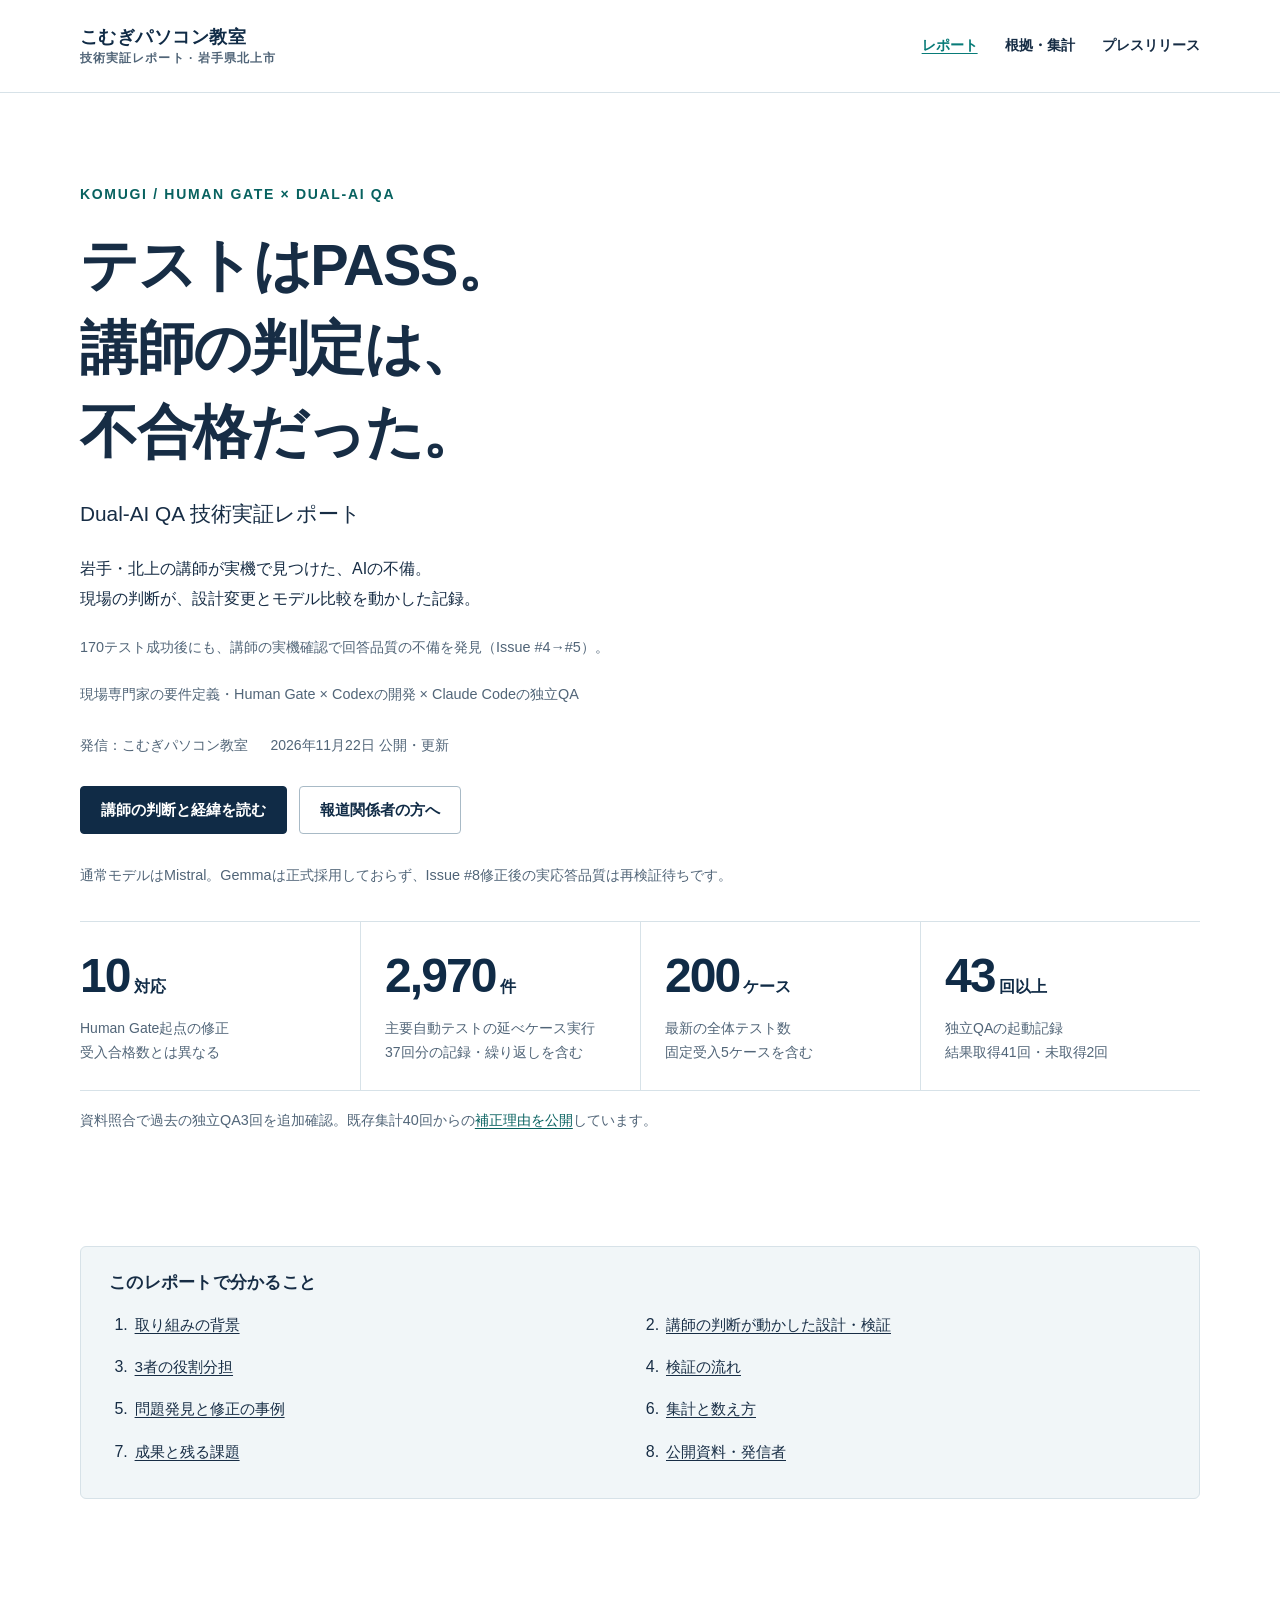
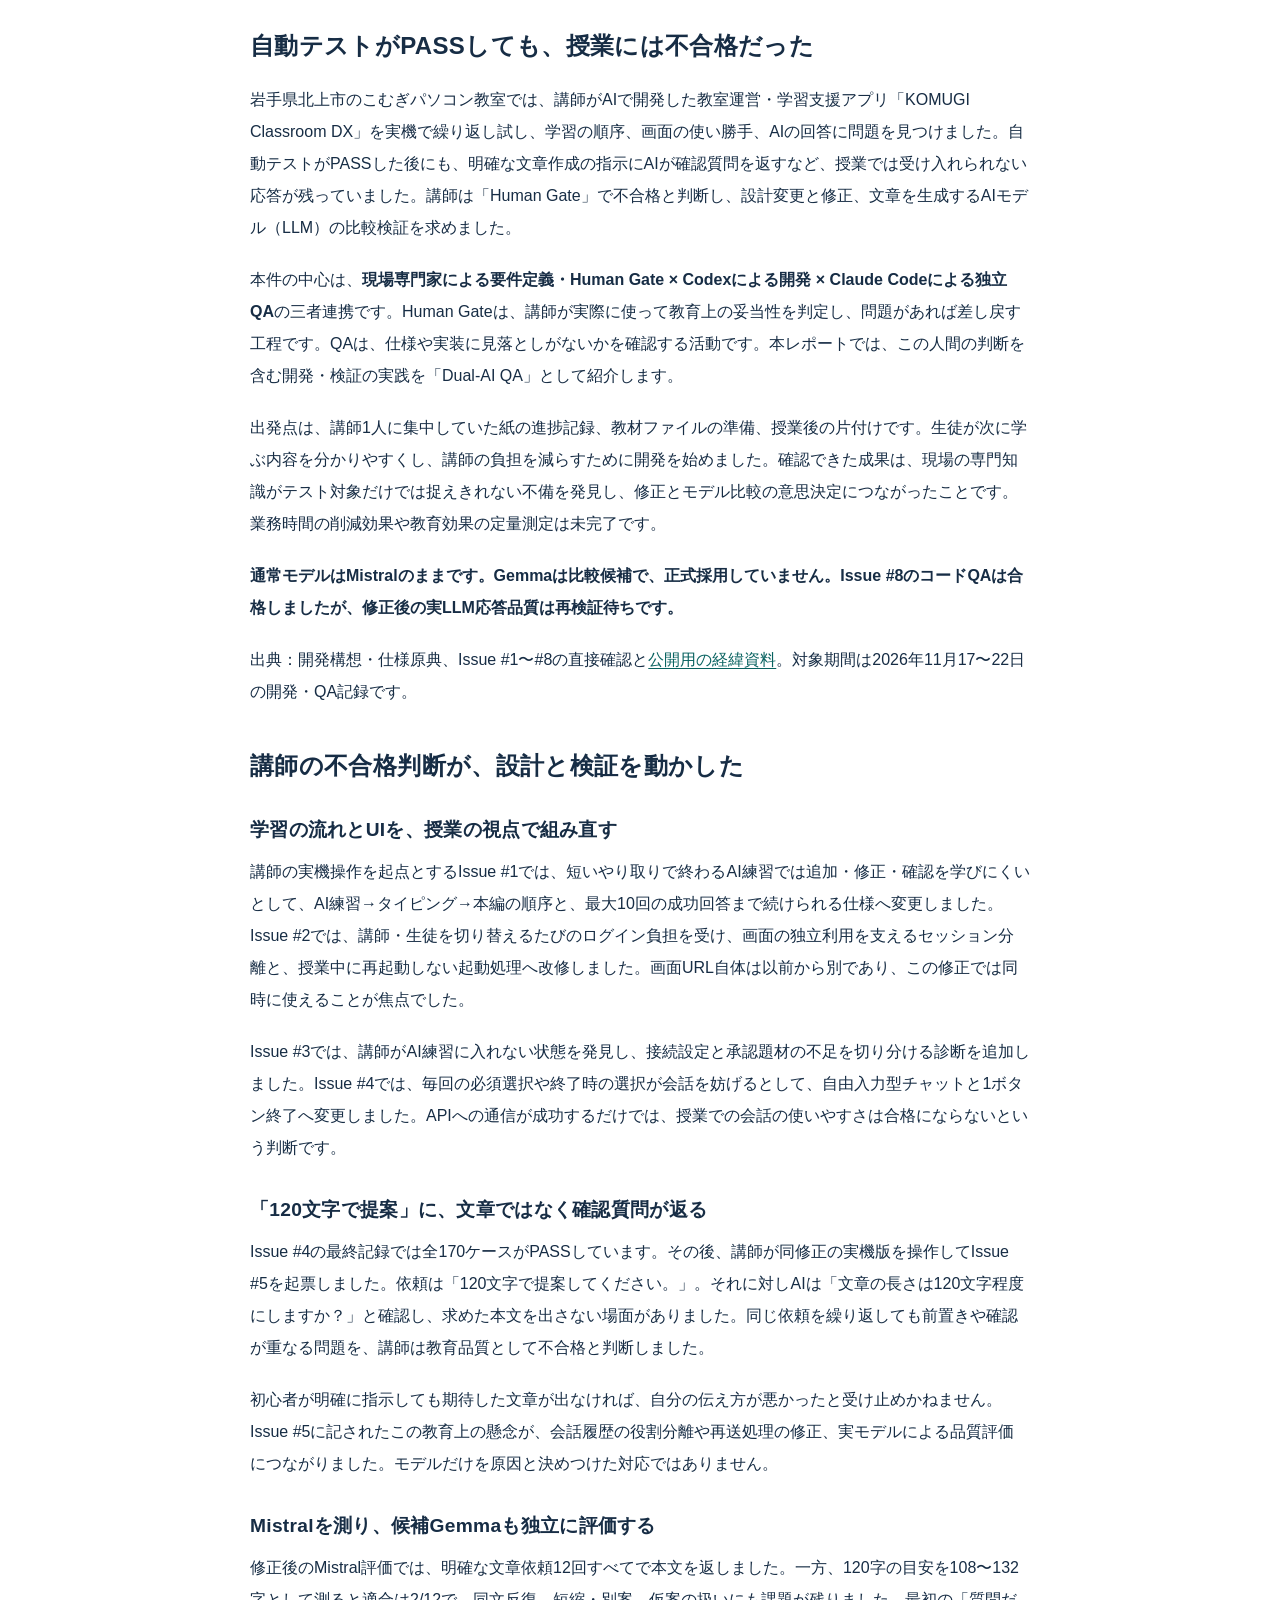
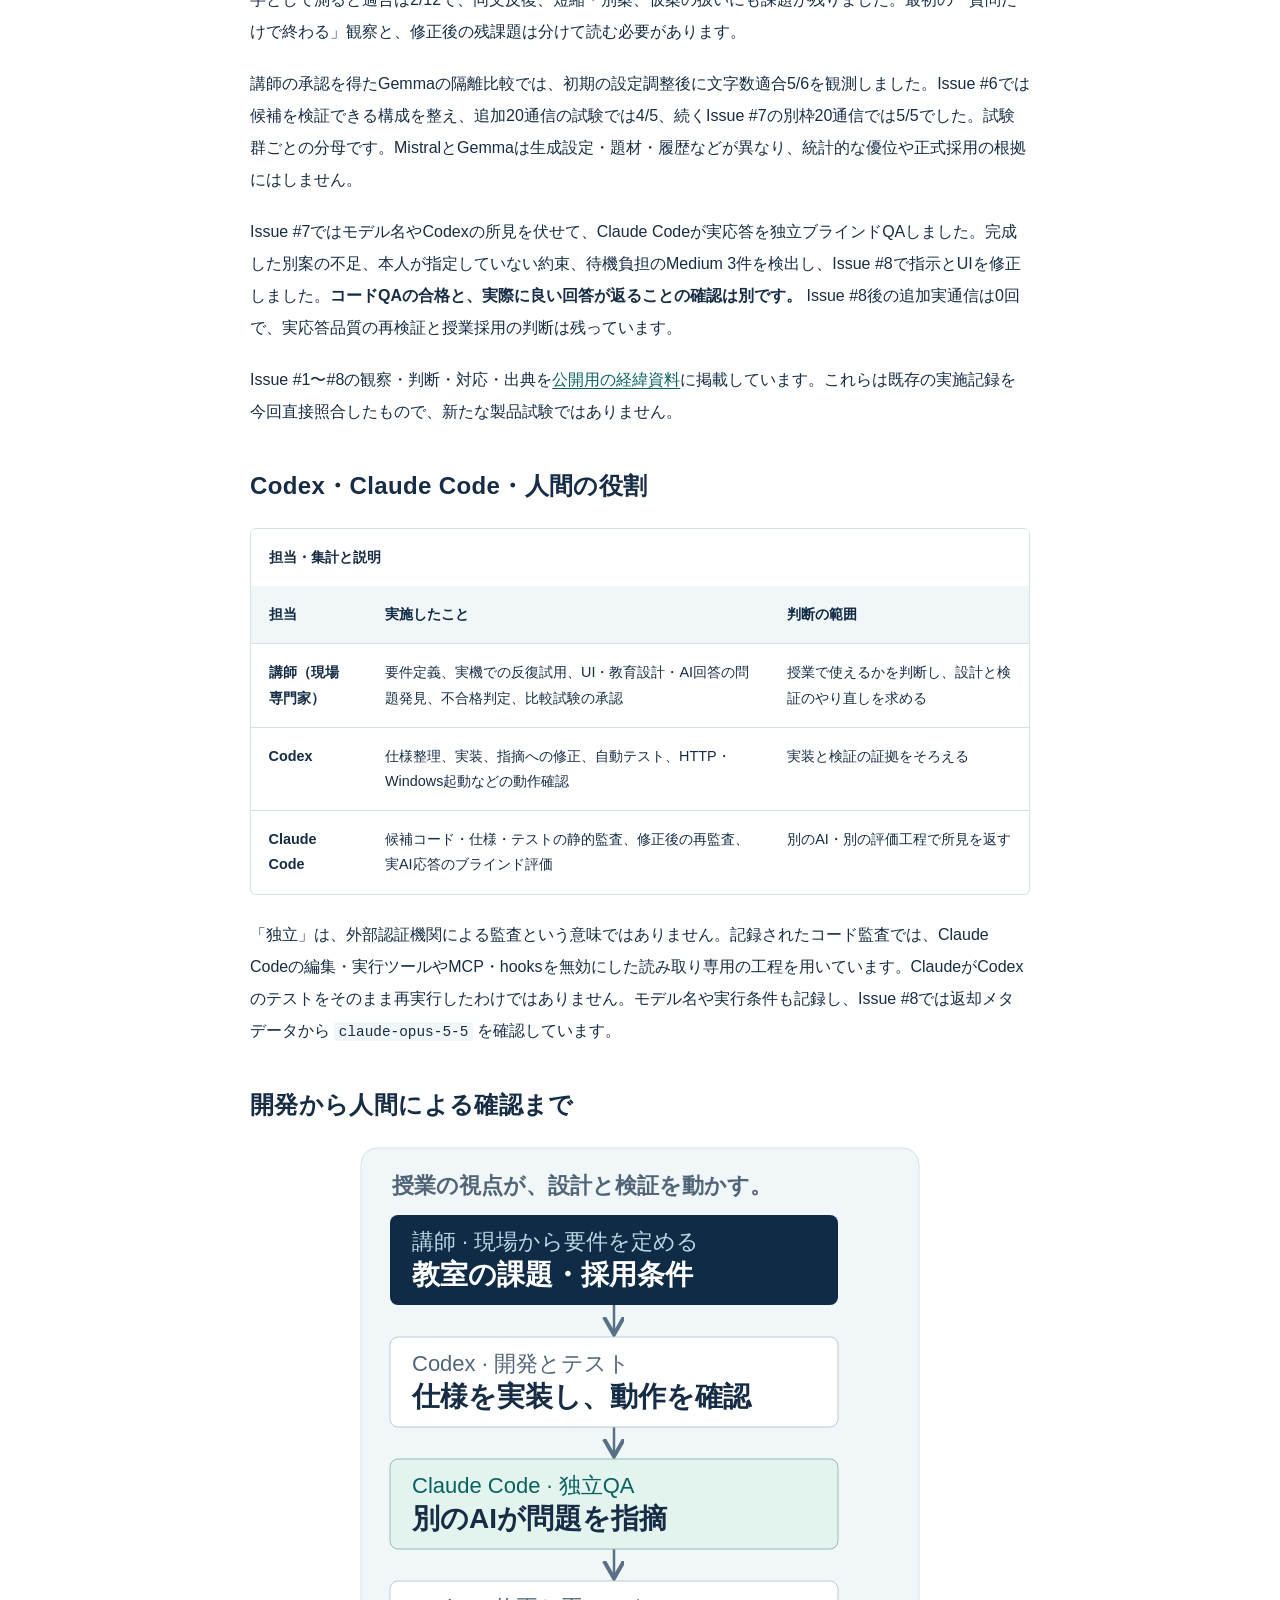
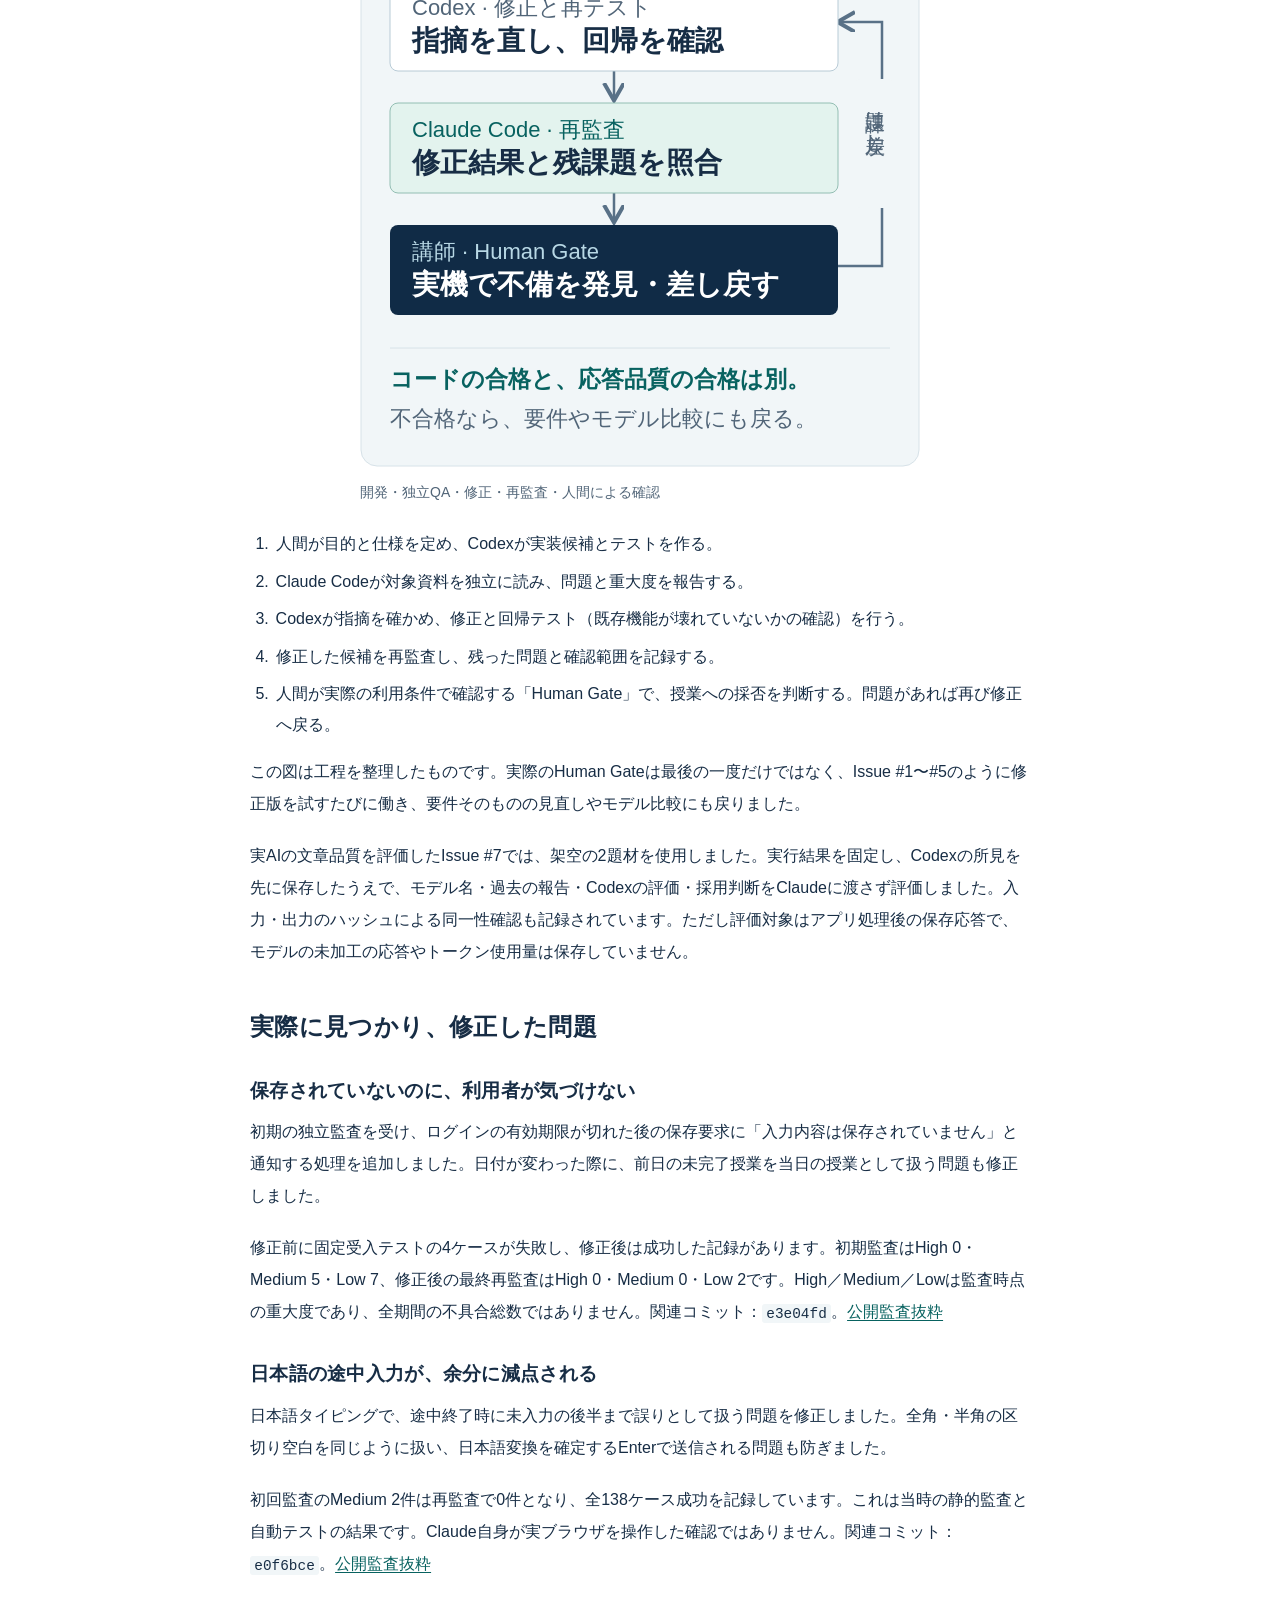
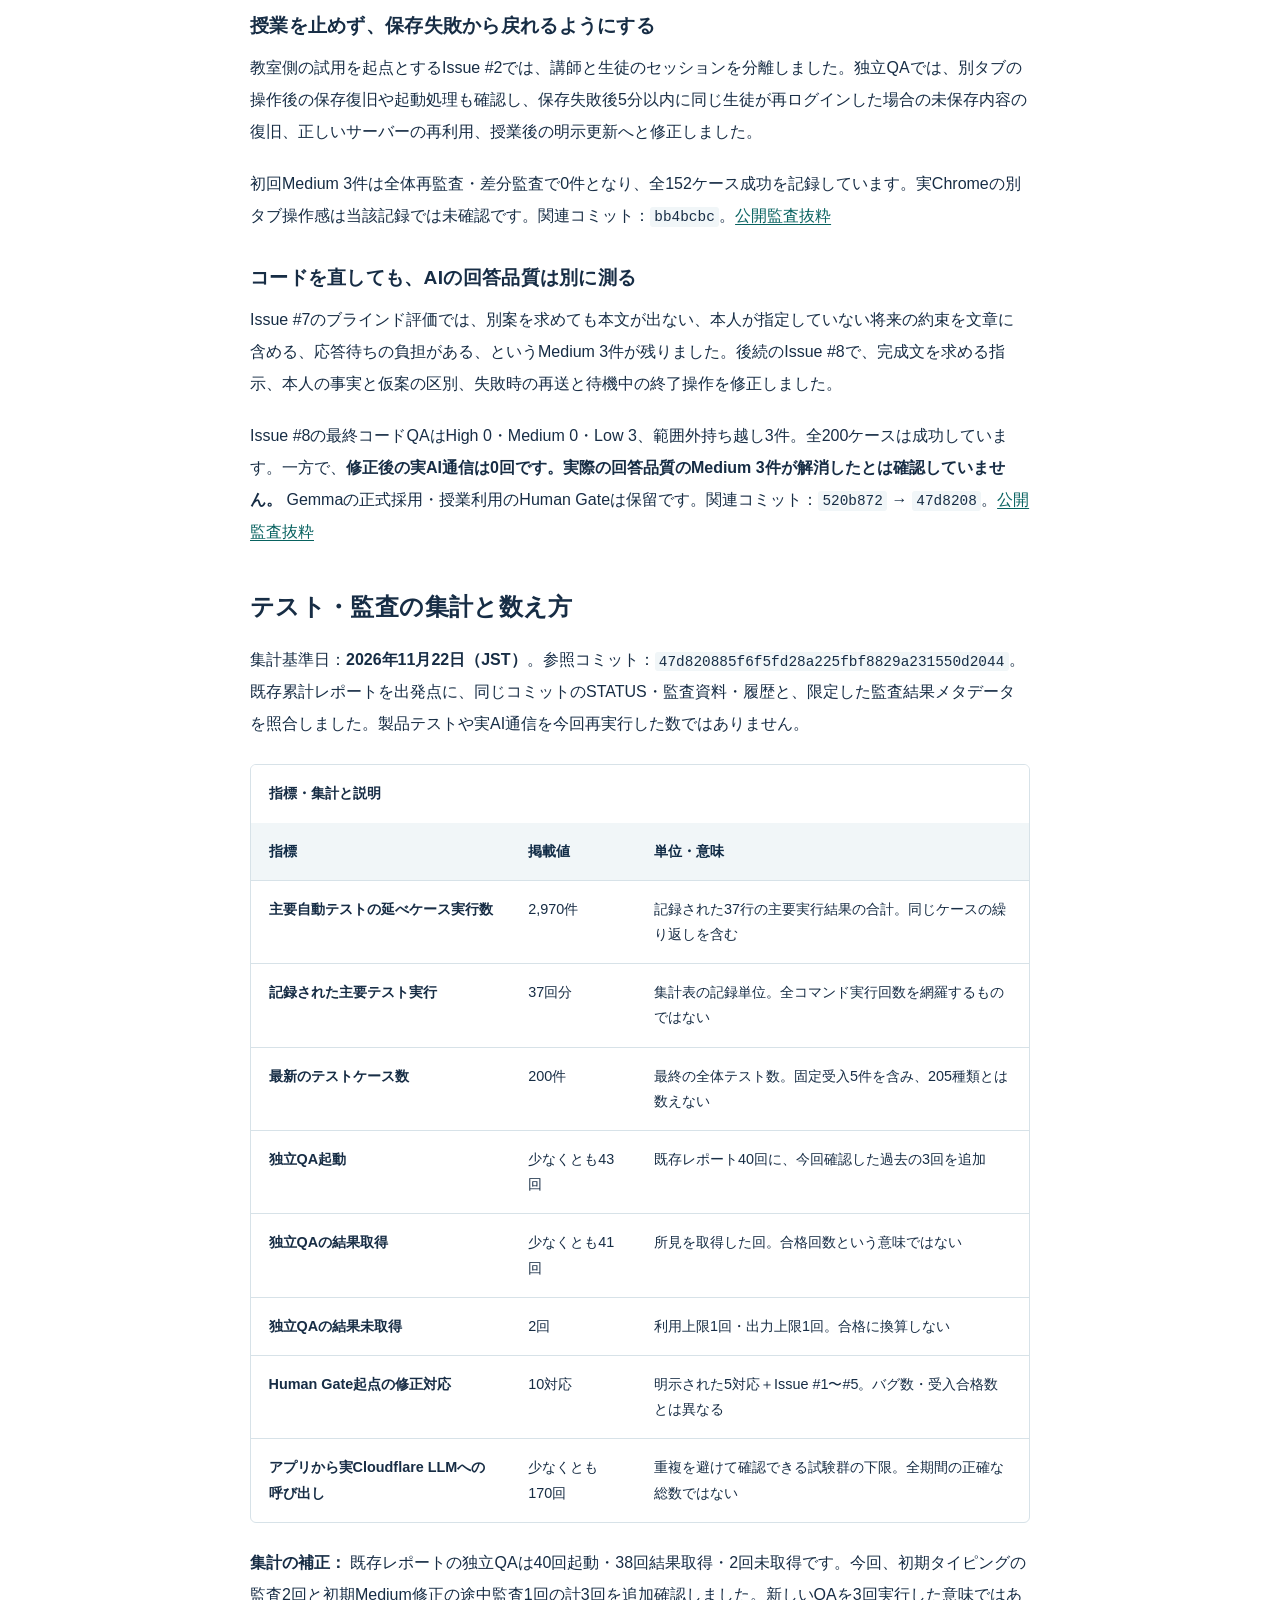
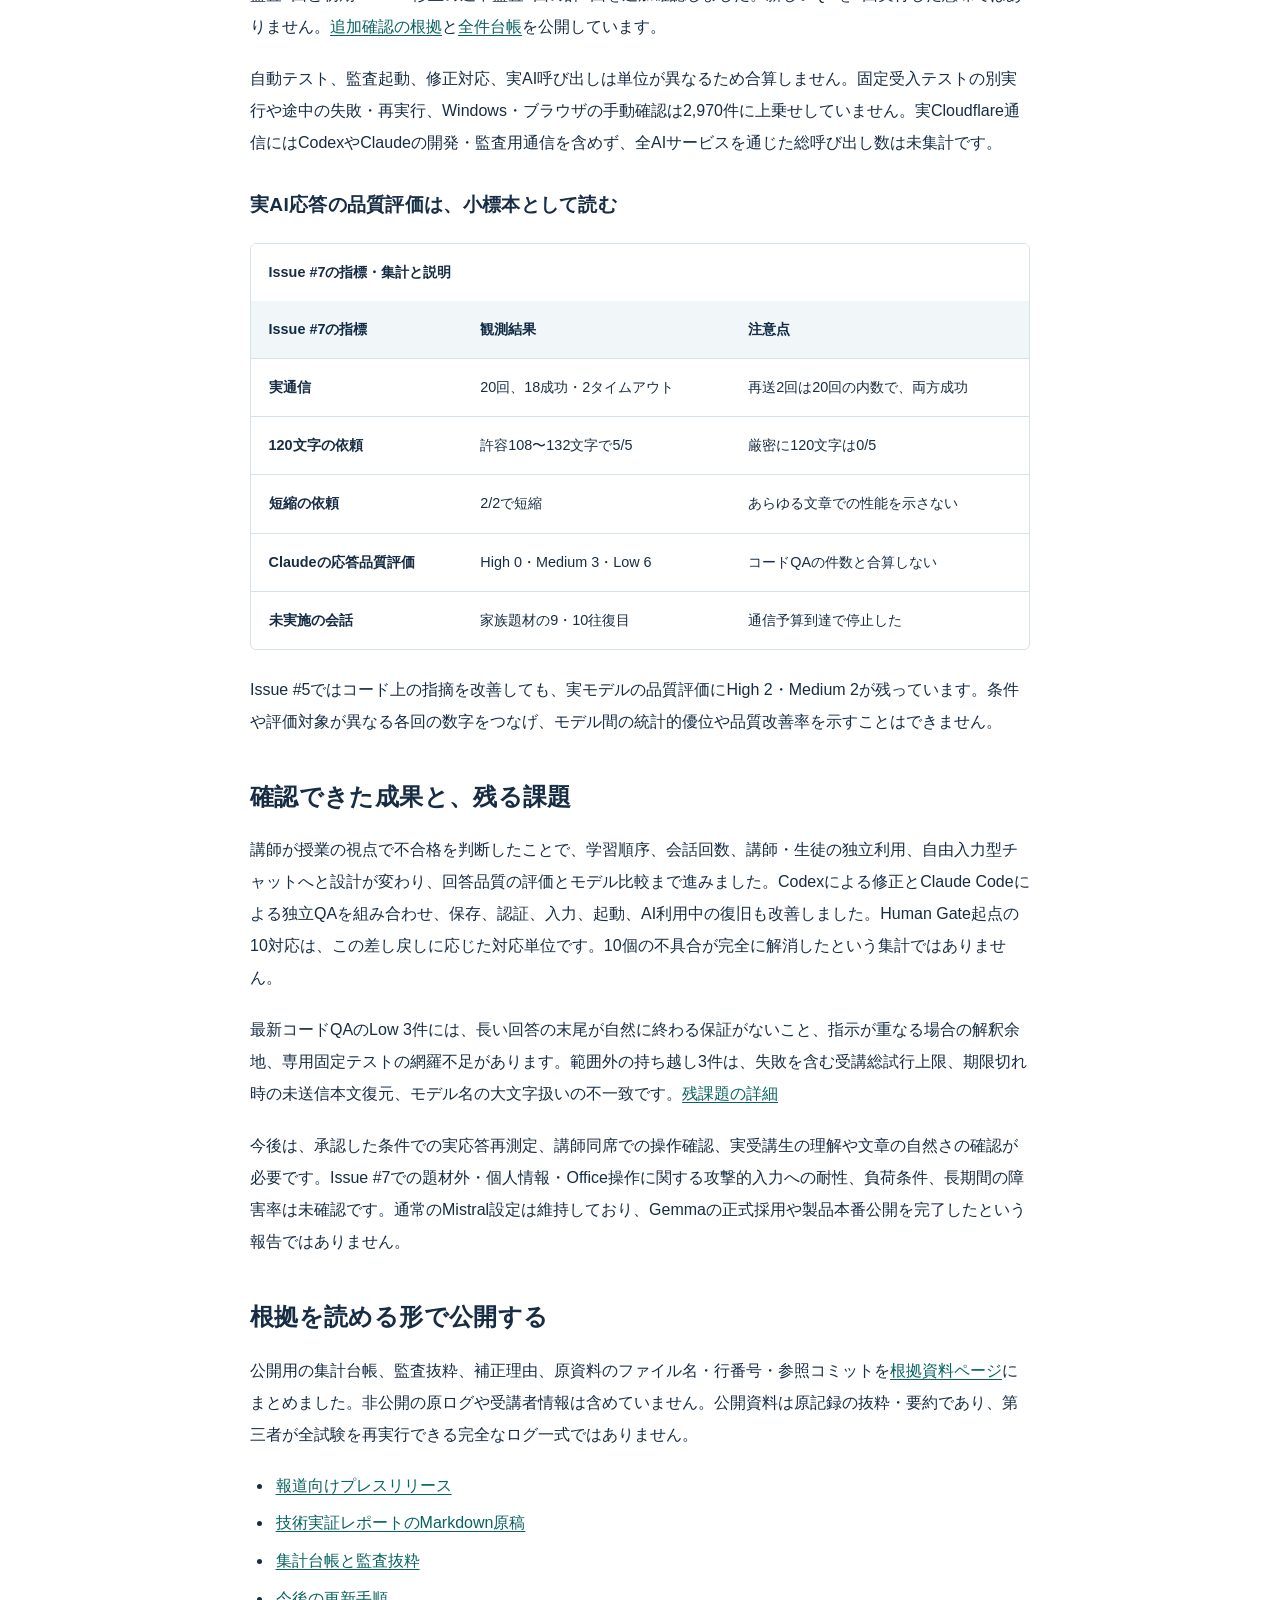
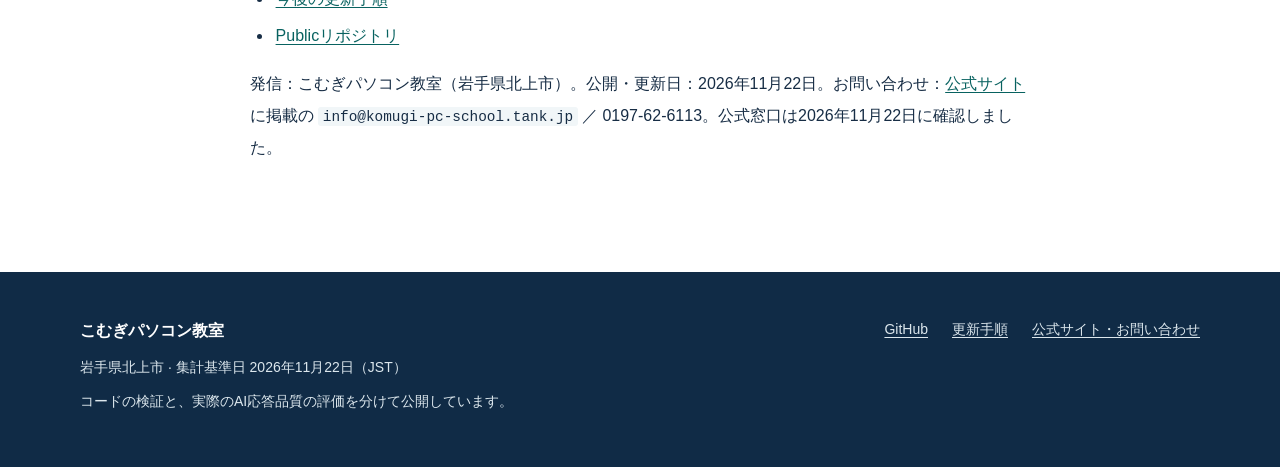
==== commit d74f0541: "Center the report on instructor Human Gate decisions and evidence" ====
--- a/index.html
+++ b/index.html
@@ -1,17 +1,31 @@
 <!doctype html>
-<html lang="ja"><head><meta charset="utf-8"><meta name="viewport" content="width=device-width,initial-scale=1"><title>Dual-AI QA 技術実証レポート｜こむぎパソコン教室</title><meta name="description" content="Codexで開発しClaude Codeで独立QA、人間が授業への採否を判断。岩手・北上のこむぎパソコン教室による実証記録と集計根拠。"><meta name="theme-color" content="#102b46"><link rel="canonical" href="https://suguruwada0612-ship-it.github.io/dual-ai-qa-report/"><meta property="og:type" content="article"><meta property="og:locale" content="ja_JP"><meta property="og:title" content="Dual-AI QA 技術実証レポート"><meta property="og:description" content="Codexで開発しClaude Codeで独立QA、人間が授業への採否を判断。岩手・北上のこむぎパソコン教室による実証記録と集計根拠。"><meta property="og:url" content="https://suguruwada0612-ship-it.github.io/dual-ai-qa-report/"><meta property="og:site_name" content="こむぎパソコン教室"><link rel="icon" href="assets/favicon.svg" type="image/svg+xml"><link rel="stylesheet" href="assets/style.css"></head>
+<html lang="ja"><head><meta charset="utf-8"><meta name="viewport" content="width=device-width,initial-scale=1"><title>Dual-AI QA 技術実証レポート｜こむぎパソコン教室</title><meta name="description" content="岩手・北上の講師がAI開発アプリを実機で検証し、教育品質として不合格と判断。Human Gateが設計変更、Codexの修正、Claude Codeの独立QA、Mistral・Gemma比較へつながった実証記録。"><meta name="theme-color" content="#102b46"><link rel="canonical" href="https://suguruwada0612-ship-it.github.io/dual-ai-qa-report/"><meta property="og:type" content="article"><meta property="og:locale" content="ja_JP"><meta property="og:title" content="Dual-AI QA 技術実証レポート"><meta property="og:description" content="岩手・北上の講師がAI開発アプリを実機で検証し、教育品質として不合格と判断。Human Gateが設計変更、Codexの修正、Claude Codeの独立QA、Mistral・Gemma比較へつながった実証記録。"><meta property="og:url" content="https://suguruwada0612-ship-it.github.io/dual-ai-qa-report/"><meta property="og:site_name" content="こむぎパソコン教室"><link rel="icon" href="assets/favicon.svg" type="image/svg+xml"><link rel="stylesheet" href="assets/style.css"></head>
 <body><a class="skip-link" href="#main">本文へ移動</a><header class="site-header"><div class="container"><a class="brand" href="index.html">こむぎパソコン教室<small>技術実証レポート · 岩手県北上市</small></a><nav class="nav" aria-label="メインナビゲーション"><a href="index.html" aria-current="page">レポート</a><a href="evidence.html">根拠・集計</a><a href="press.html">プレスリリース</a></nav></div></header>
-<main id="main" class="container"><section class="hero"><p class="eyebrow">KOMUGI / DEVELOPMENT &amp; INDEPENDENT QA</p><h1>AIでつくる。<br>別のAIで確かめる。<br>人が判断する。</h1><p class="lede">Dual-AI QA 技術実証レポート</p><p>岩手・北上の個人パソコン教室が実践した、<br>CodexとClaude Codeによる開発・独立QAの記録。</p><div class="meta"><span>発信：こむぎパソコン教室</span><span>2026年11月22日 公開</span></div><div class="actions"><a class="button" href="#overview">取り組みを読む</a><a class="button secondary" href="press.html">報道関係者の方へ</a></div><div class="metrics"><div class="metric"><span class="metric-value">2,970<small>件</small></span><span class="metric-label">主要自動テストの延べケース実行<br>37回分の記録・繰り返しを含む</span></div><div class="metric"><span class="metric-value">200<small>ケース</small></span><span class="metric-label">最新の全体テスト数<br>固定受入5ケースを含む</span></div><div class="metric"><span class="metric-value">43<small>回以上</small></span><span class="metric-label">独立QAの起動記録<br>結果取得41回・未取得2回</span></div><div class="metric"><span class="metric-value">10<small>対応</small></span><span class="metric-label">Human Gate起点の修正<br>受入合格数とは異なる</span></div></div><p class="note">資料照合で過去の独立QA3回を追加確認。既存集計40回からの<a href="evidence.html#correction">補正理由を公開</a>しています。</p></section><nav class="toc" aria-label="レポートの目次"><h2>このレポートで分かること</h2><ol><li><a href="#overview">取り組みの背景</a></li><li><a href="#roles">3者の役割分担</a></li><li><a href="#process">検証の流れ</a></li><li><a href="#cases">問題発見と修正の事例</a></li><li><a href="#metrics">集計と数え方</a></li><li><a href="#findings">成果と残る課題</a></li><li><a href="#publication">公開資料・発信者</a></li></ol></nav><article class="article prose"><h2 id="overview">小さな教室で、AIが作ったものをどう確かめるか</h2>
-<p>岩手県北上市のこむぎパソコン教室は、教室運営・学習支援アプリ「KOMUGI Classroom DX」の開発で、Codexによる実装とClaude Codeによる独立QAを組み合わせています。QAは、仕様どおりに動くか、見落とした問題がないかを確認する活動です。本レポートでは、この分業を「Dual-AI QA」と呼びます。</p>
-<p>出発点は、講師1人に集中していた紙の進捗記録、教材ファイルの準備、授業後の片付けです。生徒が「次はどこから学ぶか」を分かりやすくし、講師の負担を減らすために開発を始めました。AIに実装を任せても、授業で使えるかという判断は残ります。そこで、実装、別のAIによる確認、人間による試用を分け、指摘と修正を記録しました。</p>
-<p><strong>確認できたのは、問題を発見し、修正し、再確認する工程を実際に繰り返したことです。</strong> 業務時間の削減効果や教育効果の定量測定は未完了です。AIを2つ使うこと自体が、誤りのない品質を保証するわけではありません。</p>
-<p>出典：開発構想・仕様原典、公開用の<a href="evidence.html#sources">根拠資料</a>。対象期間は2026年11月17〜22日の開発・QA記録です。</p>
+<main id="main" class="container"><section class="hero"><p class="eyebrow">KOMUGI / HUMAN GATE × DUAL-AI QA</p><h1>テストはPASS。<br>講師の判定は、<br>不合格だった。</h1><p class="lede">Dual-AI QA 技術実証レポート</p><p>岩手・北上の講師が実機で見つけた、AIの不備。<br>現場の判断が、設計変更とモデル比較を動かした記録。</p><p class="note">170テスト成功後にも、講師の実機確認で回答品質の不備を発見（Issue #4→#5）。</p><p class="note">現場専門家の要件定義・Human Gate × Codexの開発 × Claude Codeの独立QA</p><div class="meta"><span>発信：こむぎパソコン教室</span><span>2026年11月22日 公開・更新</span></div><div class="actions"><a class="button" href="#human-gate">講師の判断と経緯を読む</a><a class="button secondary" href="press.html">報道関係者の方へ</a></div><p class="note">通常モデルはMistral。Gemmaは正式採用しておらず、Issue #8修正後の実応答品質は再検証待ちです。</p><div class="metrics"><div class="metric"><span class="metric-value">10<small>対応</small></span><span class="metric-label">Human Gate起点の修正<br>受入合格数とは異なる</span></div><div class="metric"><span class="metric-value">2,970<small>件</small></span><span class="metric-label">主要自動テストの延べケース実行<br>37回分の記録・繰り返しを含む</span></div><div class="metric"><span class="metric-value">200<small>ケース</small></span><span class="metric-label">最新の全体テスト数<br>固定受入5ケースを含む</span></div><div class="metric"><span class="metric-value">43<small>回以上</small></span><span class="metric-label">独立QAの起動記録<br>結果取得41回・未取得2回</span></div></div><p class="note">資料照合で過去の独立QA3回を追加確認。既存集計40回からの<a href="evidence.html#correction">補正理由を公開</a>しています。</p></section><nav class="toc" aria-label="レポートの目次"><h2>このレポートで分かること</h2><ol><li><a href="#overview">取り組みの背景</a></li><li><a href="#human-gate">講師の判断が動かした設計・検証</a></li><li><a href="#roles">3者の役割分担</a></li><li><a href="#process">検証の流れ</a></li><li><a href="#cases">問題発見と修正の事例</a></li><li><a href="#metrics">集計と数え方</a></li><li><a href="#findings">成果と残る課題</a></li><li><a href="#publication">公開資料・発信者</a></li></ol></nav><article class="article prose"><h2 id="overview">自動テストがPASSしても、授業には不合格だった</h2>
+<p>岩手県北上市のこむぎパソコン教室では、講師がAIで開発した教室運営・学習支援アプリ「KOMUGI Classroom DX」を実機で繰り返し試し、学習の順序、画面の使い勝手、AIの回答に問題を見つけました。自動テストがPASSした後にも、明確な文章作成の指示にAIが確認質問を返すなど、授業では受け入れられない応答が残っていました。講師は「Human Gate」で不合格と判断し、設計変更と修正、文章を生成するAIモデル（LLM）の比較検証を求めました。</p>
+<p>本件の中心は、<strong>現場専門家による要件定義・Human Gate × Codexによる開発 × Claude Codeによる独立QA</strong>の三者連携です。Human Gateは、講師が実際に使って教育上の妥当性を判定し、問題があれば差し戻す工程です。QAは、仕様や実装に見落としがないかを確認する活動です。本レポートでは、この人間の判断を含む開発・検証の実践を「Dual-AI QA」として紹介します。</p>
+<p>出発点は、講師1人に集中していた紙の進捗記録、教材ファイルの準備、授業後の片付けです。生徒が次に学ぶ内容を分かりやすくし、講師の負担を減らすために開発を始めました。確認できた成果は、現場の専門知識がテスト対象だけでは捉えきれない不備を発見し、修正とモデル比較の意思決定につながったことです。業務時間の削減効果や教育効果の定量測定は未完了です。</p>
+<p><strong>通常モデルはMistralのままです。Gemmaは比較候補で、正式採用していません。Issue #8のコードQAは合格しましたが、修正後の実LLM応答品質は再検証待ちです。</strong></p>
+<p>出典：開発構想・仕様原典、Issue #1〜#8の直接確認と<a href="evidence.html#human-gate">公開用の経緯資料</a>。対象期間は2026年11月17〜22日の開発・QA記録です。</p>
+<h2 id="human-gate">講師の不合格判断が、設計と検証を動かした</h2>
+<h3>学習の流れとUIを、授業の視点で組み直す</h3>
+<p>講師の実機操作を起点とするIssue #1では、短いやり取りで終わるAI練習では追加・修正・確認を学びにくいとして、AI練習→タイピング→本編の順序と、最大10回の成功回答まで続けられる仕様へ変更しました。Issue #2では、講師・生徒を切り替えるたびのログイン負担を受け、画面の独立利用を支えるセッション分離と、授業中に再起動しない起動処理へ改修しました。画面URL自体は以前から別であり、この修正では同時に使えることが焦点でした。</p>
+<p>Issue #3では、講師がAI練習に入れない状態を発見し、接続設定と承認題材の不足を切り分ける診断を追加しました。Issue #4では、毎回の必須選択や終了時の選択が会話を妨げるとして、自由入力型チャットと1ボタン終了へ変更しました。APIへの通信が成功するだけでは、授業での会話の使いやすさは合格にならないという判断です。</p>
+<h3>「120文字で提案」に、文章ではなく確認質問が返る</h3>
+<p>Issue #4の最終記録では全170ケースがPASSしています。その後、講師が同修正の実機版を操作してIssue #5を起票しました。依頼は「120文字で提案してください。」。それに対しAIは「文章の長さは120文字程度にしますか？」と確認し、求めた本文を出さない場面がありました。同じ依頼を繰り返しても前置きや確認が重なる問題を、講師は教育品質として不合格と判断しました。</p>
+<p>初心者が明確に指示しても期待した文章が出なければ、自分の伝え方が悪かったと受け止めかねません。Issue #5に記されたこの教育上の懸念が、会話履歴の役割分離や再送処理の修正、実モデルによる品質評価につながりました。モデルだけを原因と決めつけた対応ではありません。</p>
+<h3>Mistralを測り、候補Gemmaも独立に評価する</h3>
+<p>修正後のMistral評価では、明確な文章依頼12回すべてで本文を返しました。一方、120字の目安を108〜132字として測ると適合は2/12で、同文反復、短縮・別案、仮案の扱いにも課題が残りました。最初の「質問だけで終わる」観察と、修正後の残課題は分けて読む必要があります。</p>
+<p>講師の承認を得たGemmaの隔離比較では、初期の設定調整後に文字数適合5/6を観測しました。Issue #6では候補を検証できる構成を整え、追加20通信の試験では4/5、続くIssue #7の別枠20通信では5/5でした。試験群ごとの分母です。MistralとGemmaは生成設定・題材・履歴などが異なり、統計的な優位や正式採用の根拠にはしません。</p>
+<p>Issue #7ではモデル名やCodexの所見を伏せて、Claude Codeが実応答を独立ブラインドQAしました。完成した別案の不足、本人が指定していない約束、待機負担のMedium 3件を検出し、Issue #8で指示とUIを修正しました。<strong>コードQAの合格と、実際に良い回答が返ることの確認は別です。</strong> Issue #8後の追加実通信は0回で、実応答品質の再検証と授業採用の判断は残っています。</p>
+<p>Issue #1〜#8の観察・判断・対応・出典を<a href="evidence.html#human-gate">公開用の経緯資料</a>に掲載しています。これらは既存の実施記録を今回直接照合したもので、新たな製品試験ではありません。</p>
 <h2 id="roles">Codex・Claude Code・人間の役割</h2>
-<div class="table-scroll" role="region" aria-label="担当・集計と説明" tabindex="0"><table><caption>担当・集計と説明</caption><thead><tr><th scope="col">担当</th><th scope="col">実施したこと</th><th scope="col">判断の範囲</th></tr></thead><tbody><tr><td>Codex</td><td>仕様整理、実装、指摘への修正、自動テスト、HTTP・Windows起動などの動作確認</td><td>実装と検証の証拠をそろえる</td></tr><tr><td>Claude Code</td><td>候補コード・仕様・テストの静的監査、修正後の再監査、実AI応答のブラインド評価</td><td>別のAI・別の評価工程で所見を返す</td></tr><tr><td>人間（教室側）</td><td>要件の決定、実機での試用、実AI通信の承認、教材・授業利用の採否</td><td>使いやすさ、教育上の妥当性、採用を判断する</td></tr></tbody></table></div>
+<div class="table-scroll" role="region" aria-label="担当・集計と説明" tabindex="0"><table><caption>担当・集計と説明</caption><thead><tr><th scope="col">担当</th><th scope="col">実施したこと</th><th scope="col">判断の範囲</th></tr></thead><tbody><tr><td>講師（現場専門家）</td><td>要件定義、実機での反復試用、UI・教育設計・AI回答の問題発見、不合格判定、比較試験の承認</td><td>授業で使えるかを判断し、設計と検証のやり直しを求める</td></tr><tr><td>Codex</td><td>仕様整理、実装、指摘への修正、自動テスト、HTTP・Windows起動などの動作確認</td><td>実装と検証の証拠をそろえる</td></tr><tr><td>Claude Code</td><td>候補コード・仕様・テストの静的監査、修正後の再監査、実AI応答のブラインド評価</td><td>別のAI・別の評価工程で所見を返す</td></tr></tbody></table></div>
 <p>「独立」は、外部認証機関による監査という意味ではありません。記録されたコード監査では、Claude Codeの編集・実行ツールやMCP・hooksを無効にした読み取り専用の工程を用いています。ClaudeがCodexのテストをそのまま再実行したわけではありません。モデル名や実行条件も記録し、Issue #8では返却メタデータから <code>claude-opus-5-5</code> を確認しています。</p>
 <h2 id="process">開発から人間による確認まで</h2>
 <figure class="hero-diagram"><img src="assets/qa-process.svg" alt="人間が要件を決め、Codexが開発・テスト、Claude Codeが独立QA、Codexが修正、Claude Codeが再監査し、人間が利用を判断する。指摘が残れば前の工程へ戻る。" width="560" height="920" loading="lazy"><figcaption>開発・独立QA・修正・再監査・人間による確認</figcaption></figure>
 <ol><li>人間が目的と仕様を定め、Codexが実装候補とテストを作る。</li><li>Claude Codeが対象資料を独立に読み、問題と重大度を報告する。</li><li>Codexが指摘を確かめ、修正と回帰テスト（既存機能が壊れていないかの確認）を行う。</li><li>修正した候補を再監査し、残った問題と確認範囲を記録する。</li><li>人間が実際の利用条件で確認する「Human Gate」で、授業への採否を判断する。問題があれば再び修正へ戻る。</li></ol>
+<p>この図は工程を整理したものです。実際のHuman Gateは最後の一度だけではなく、Issue #1〜#5のように修正版を試すたびに働き、要件そのものの見直しやモデル比較にも戻りました。</p>
 <p>実AIの文章品質を評価したIssue #7では、架空の2題材を使用しました。実行結果を固定し、Codexの所見を先に保存したうえで、モデル名・過去の報告・Codexの評価・採用判断をClaudeに渡さず評価しました。入力・出力のハッシュによる同一性確認も記録されています。ただし評価対象はアプリ処理後の保存応答で、モデルの未加工の応答やトークン使用量は保存していません。</p>
 <h2 id="cases">実際に見つかり、修正した問題</h2>
 <h3>保存されていないのに、利用者が気づけない</h3>
@@ -35,7 +49,7 @@
 <div class="table-scroll" role="region" aria-label="Issue #7の指標・集計と説明" tabindex="0"><table><caption>Issue #7の指標・集計と説明</caption><thead><tr><th scope="col">Issue #7の指標</th><th scope="col">観測結果</th><th scope="col">注意点</th></tr></thead><tbody><tr><td>実通信</td><td>20回、18成功・2タイムアウト</td><td>再送2回は20回の内数で、両方成功</td></tr><tr><td>120文字の依頼</td><td>許容108〜132文字で5/5</td><td>厳密に120文字は0/5</td></tr><tr><td>短縮の依頼</td><td>2/2で短縮</td><td>あらゆる文章での性能を示さない</td></tr><tr><td>Claudeの応答品質評価</td><td>High 0・Medium 3・Low 6</td><td>コードQAの件数と合算しない</td></tr><tr><td>未実施の会話</td><td>家族題材の9・10往復目</td><td>通信予算到達で停止した</td></tr></tbody></table></div>
 <p>Issue #5ではコード上の指摘を改善しても、実モデルの品質評価にHigh 2・Medium 2が残っています。条件や評価対象が異なる各回の数字をつなげ、モデル間の統計的優位や品質改善率を示すことはできません。</p>
 <h2 id="findings">確認できた成果と、残る課題</h2>
-<p>実装担当と別のAIの指摘を往復させ、保存、認証、入力、起動、AI利用中の復旧といった具体的な問題を修正できました。人間の試用でも仕様・操作のずれが見つかり、10対応の改善コード等が記録されています。ただし、10個の不具合が完全に解消したという集計ではありません。</p>
+<p>講師が授業の視点で不合格を判断したことで、学習順序、会話回数、講師・生徒の独立利用、自由入力型チャットへと設計が変わり、回答品質の評価とモデル比較まで進みました。Codexによる修正とClaude Codeによる独立QAを組み合わせ、保存、認証、入力、起動、AI利用中の復旧も改善しました。Human Gate起点の10対応は、この差し戻しに応じた対応単位です。10個の不具合が完全に解消したという集計ではありません。</p>
 <p>最新コードQAのLow 3件には、長い回答の末尾が自然に終わる保証がないこと、指示が重なる場合の解釈余地、専用固定テストの網羅不足があります。範囲外の持ち越し3件は、失敗を含む受講総試行上限、期限切れ時の未送信本文復元、モデル名の大文字扱いの不一致です。<a href="evidence.html#limits">残課題の詳細</a></p>
 <p>今後は、承認した条件での実応答再測定、講師同席での操作確認、実受講生の理解や文章の自然さの確認が必要です。Issue #7での題材外・個人情報・Office操作に関する攻撃的入力への耐性、負荷条件、長期間の障害率は未確認です。通常のMistral設定は維持しており、Gemmaの正式採用や製品本番公開を完了したという報告ではありません。</p>
 <h2 id="publication">根拠を読める形で公開する</h2>
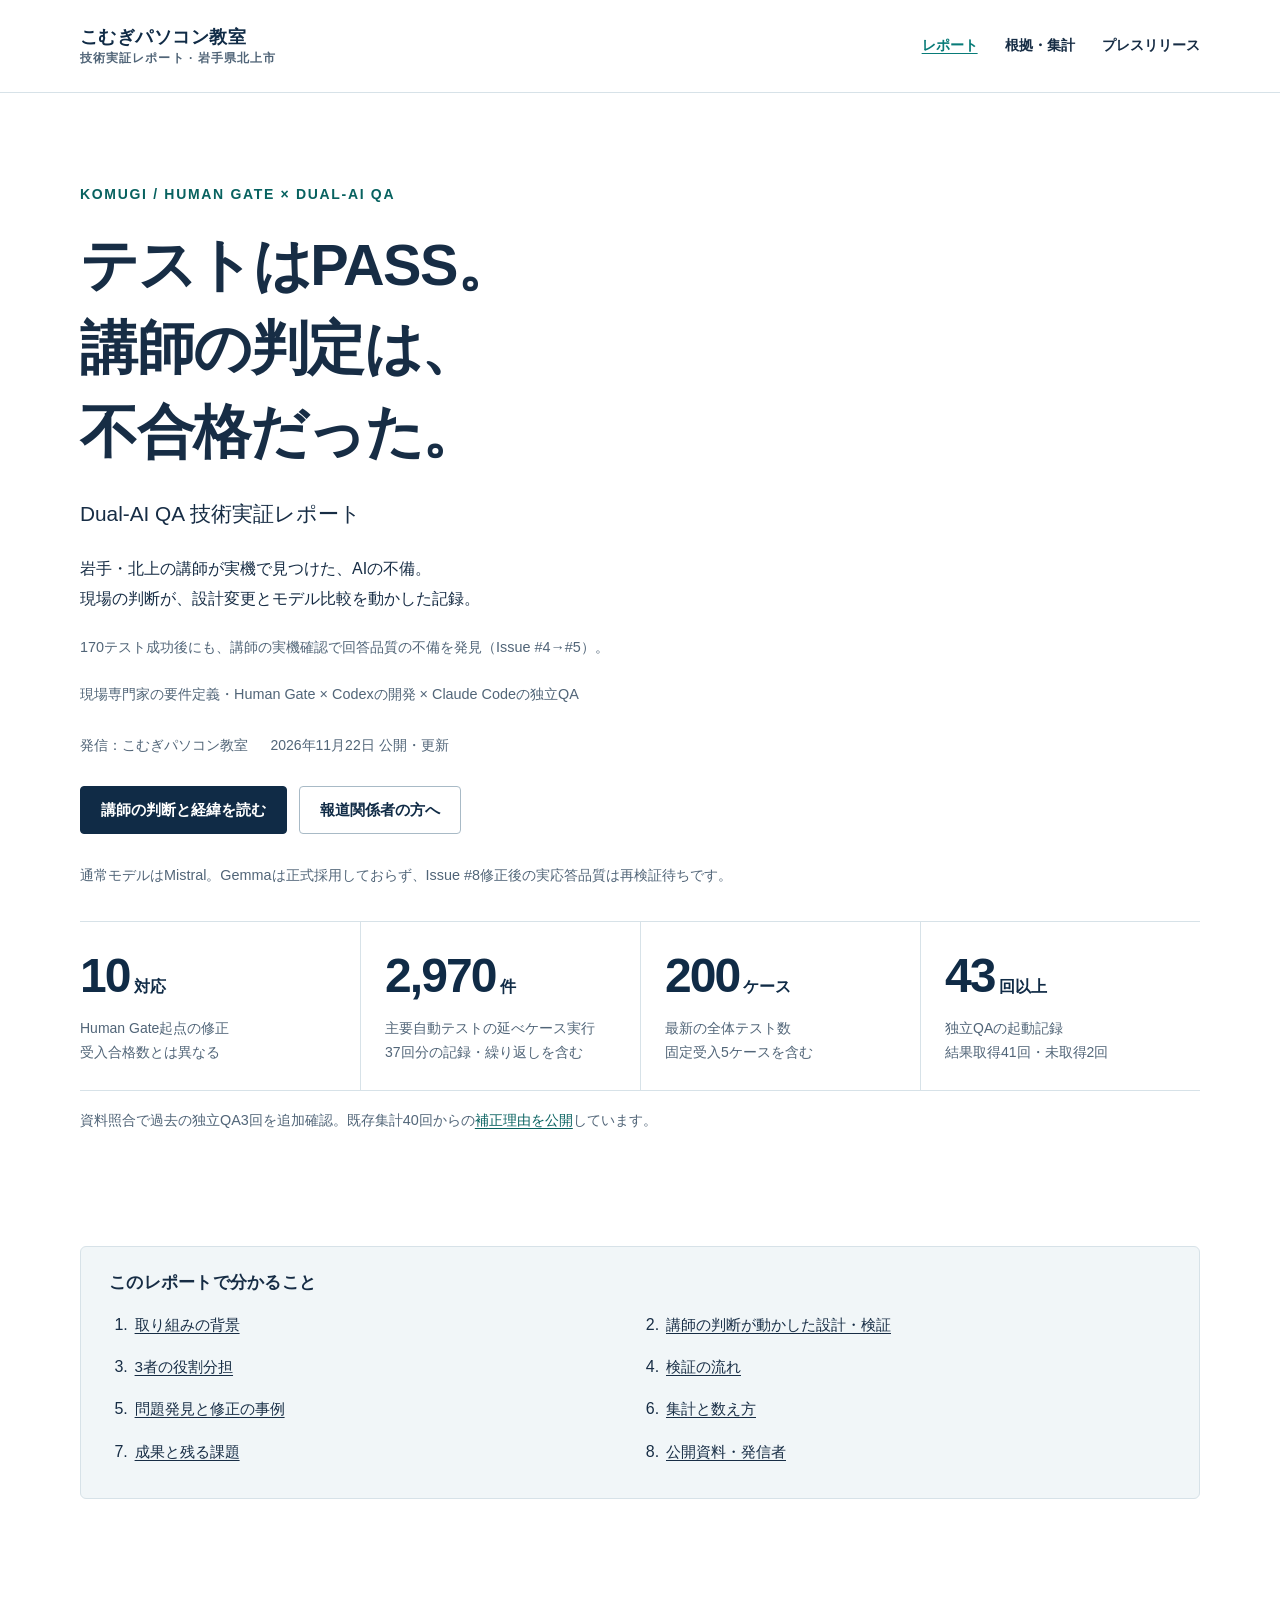
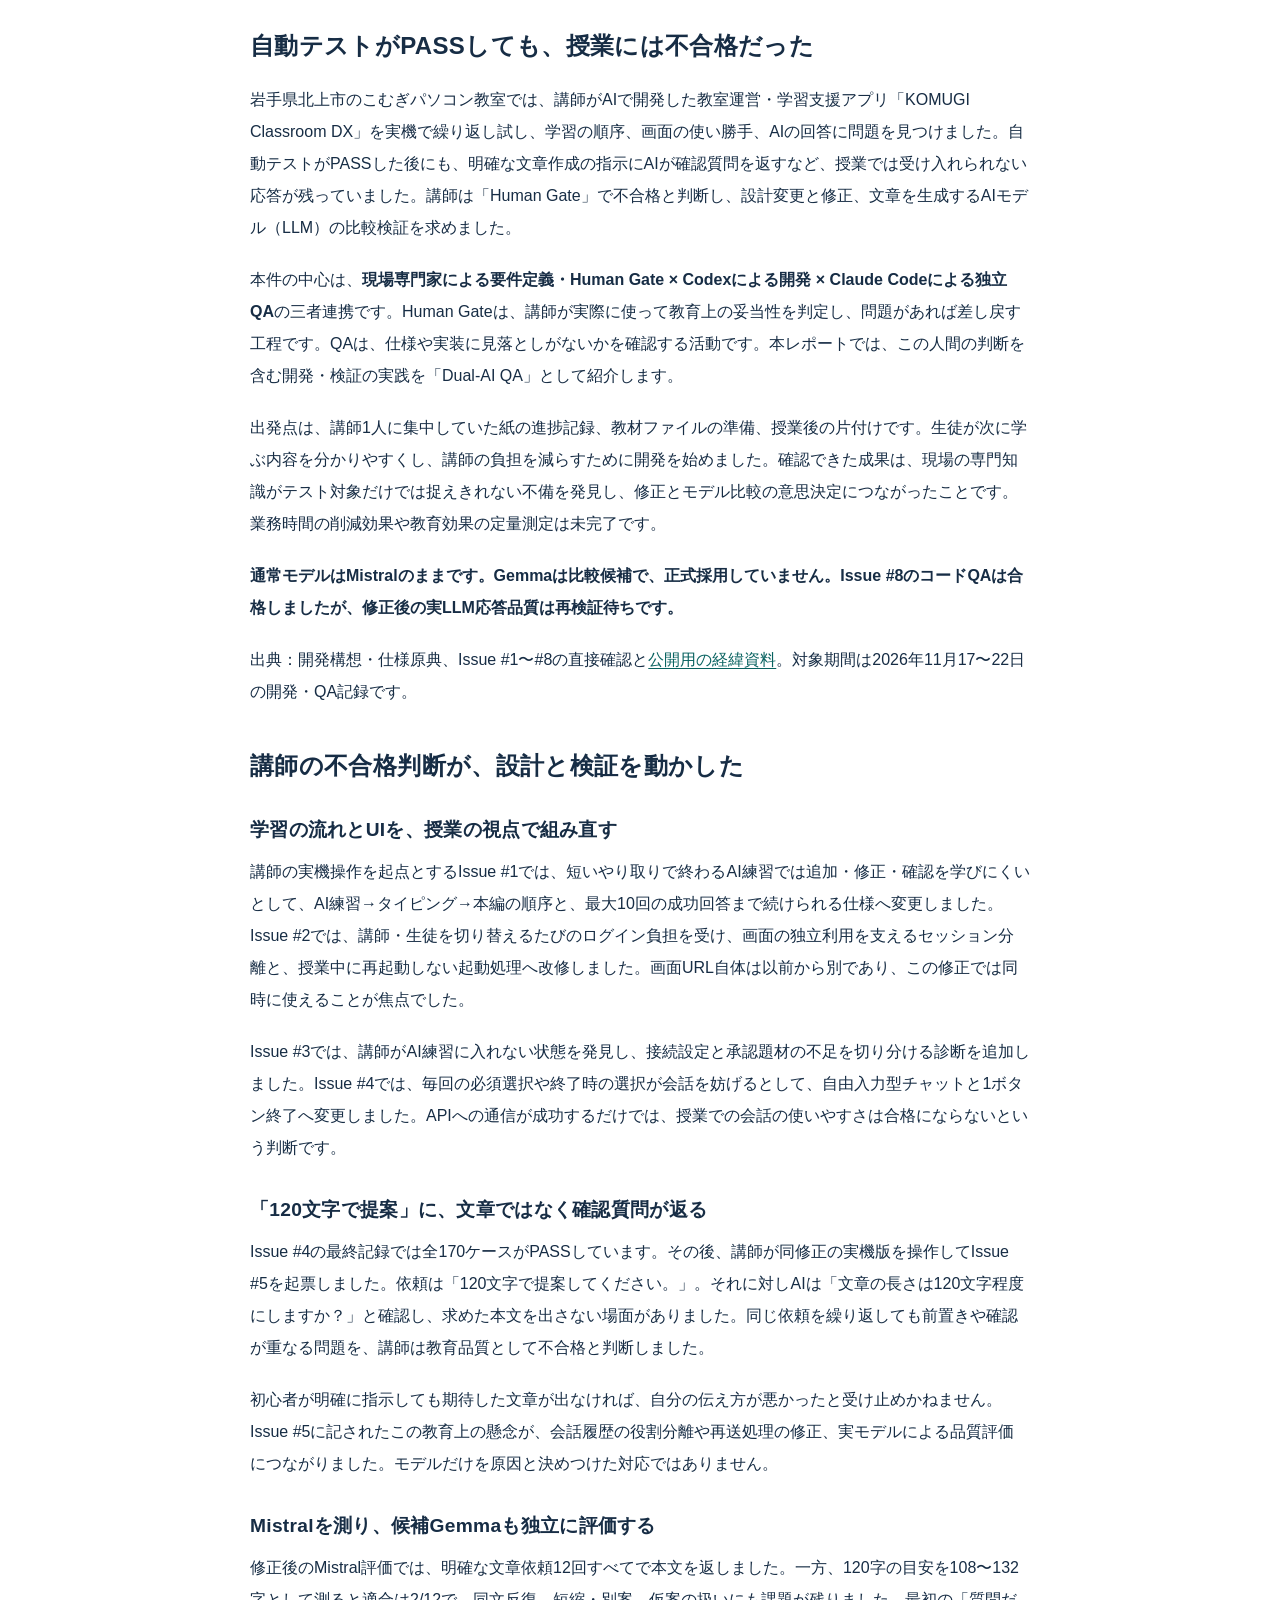
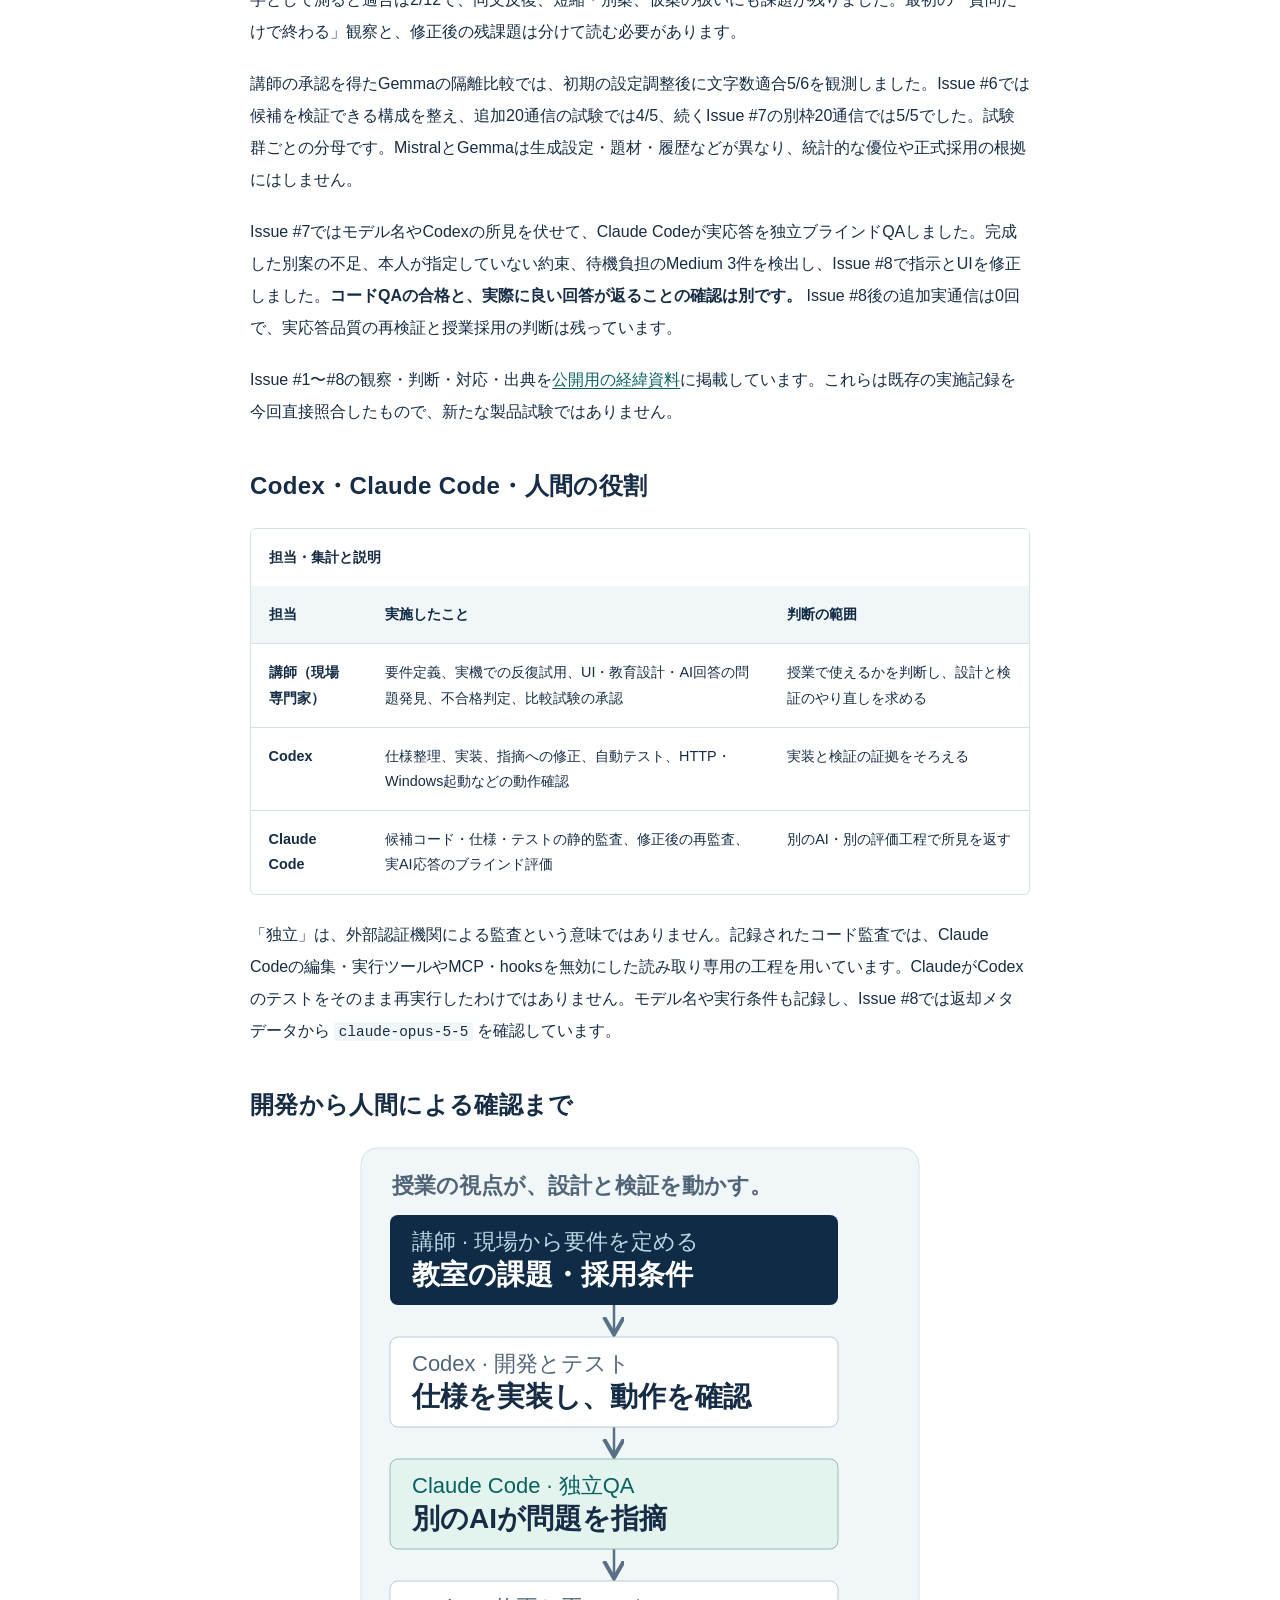
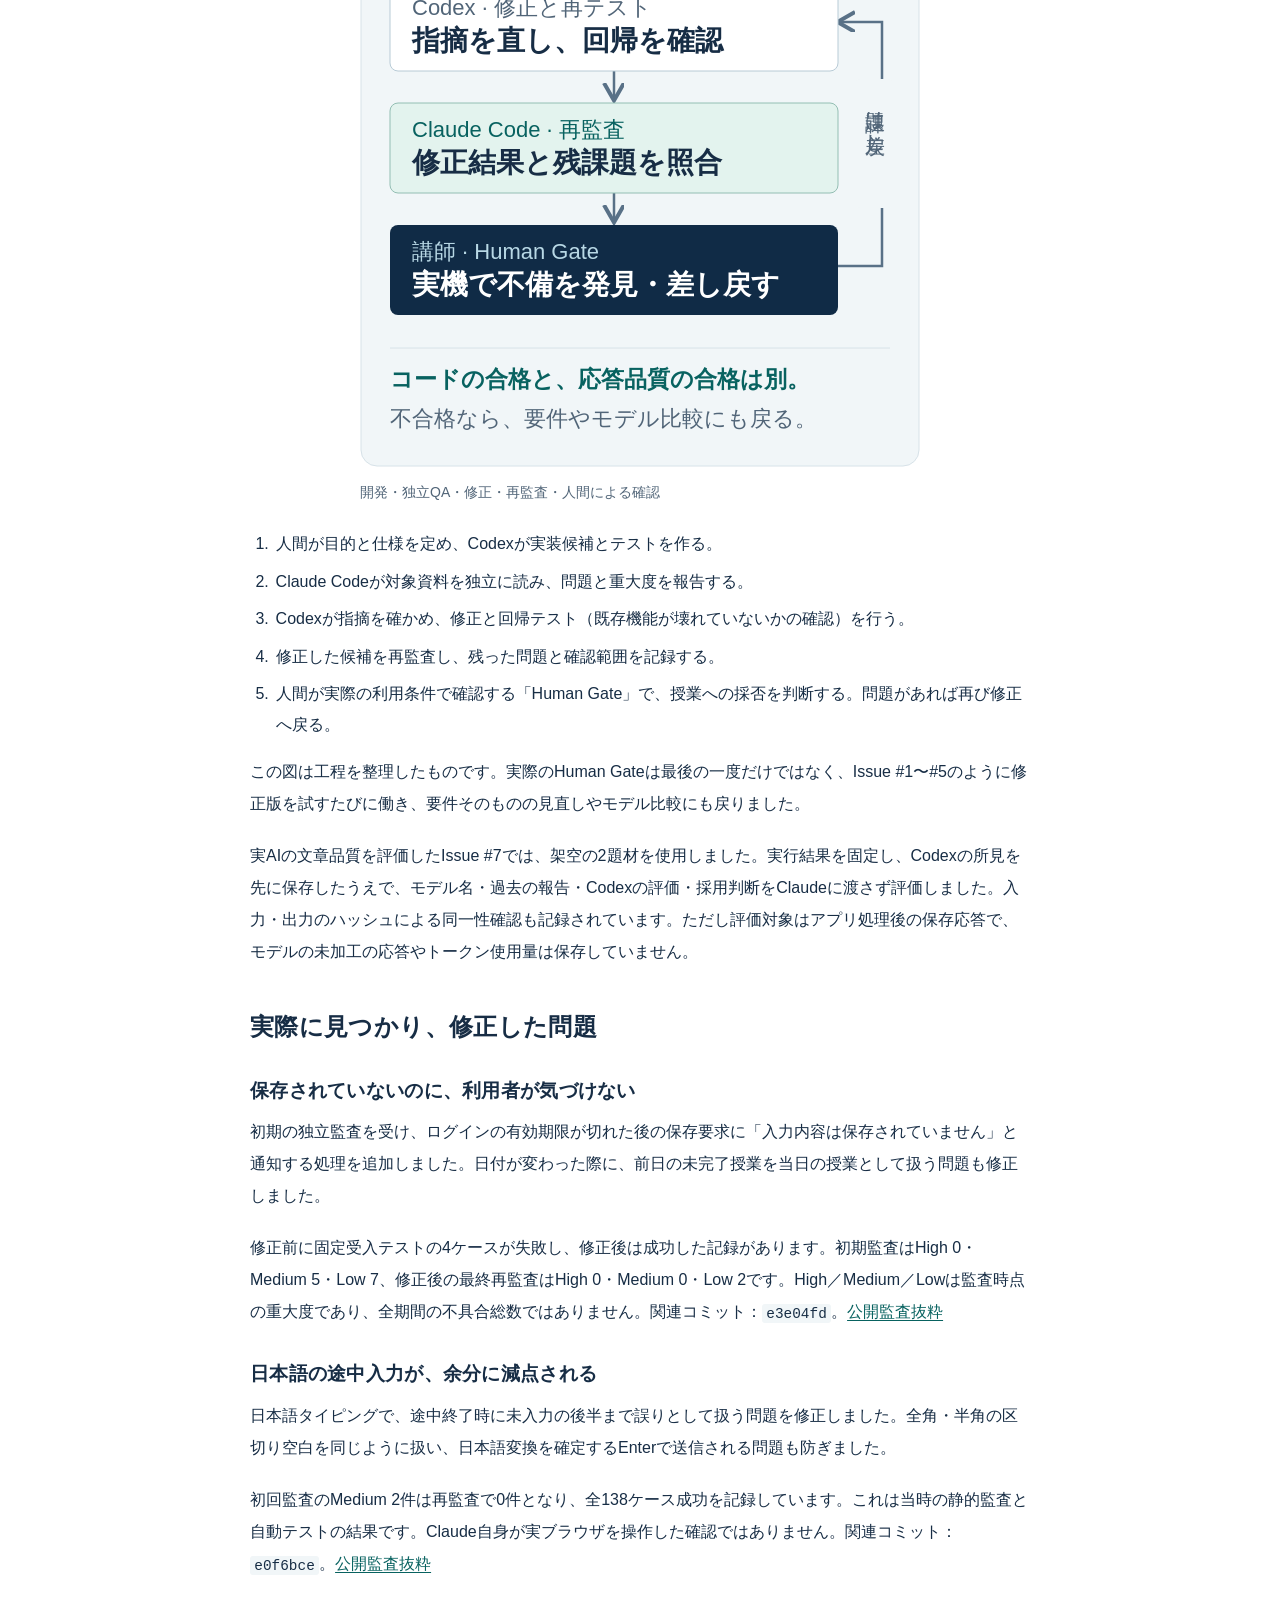
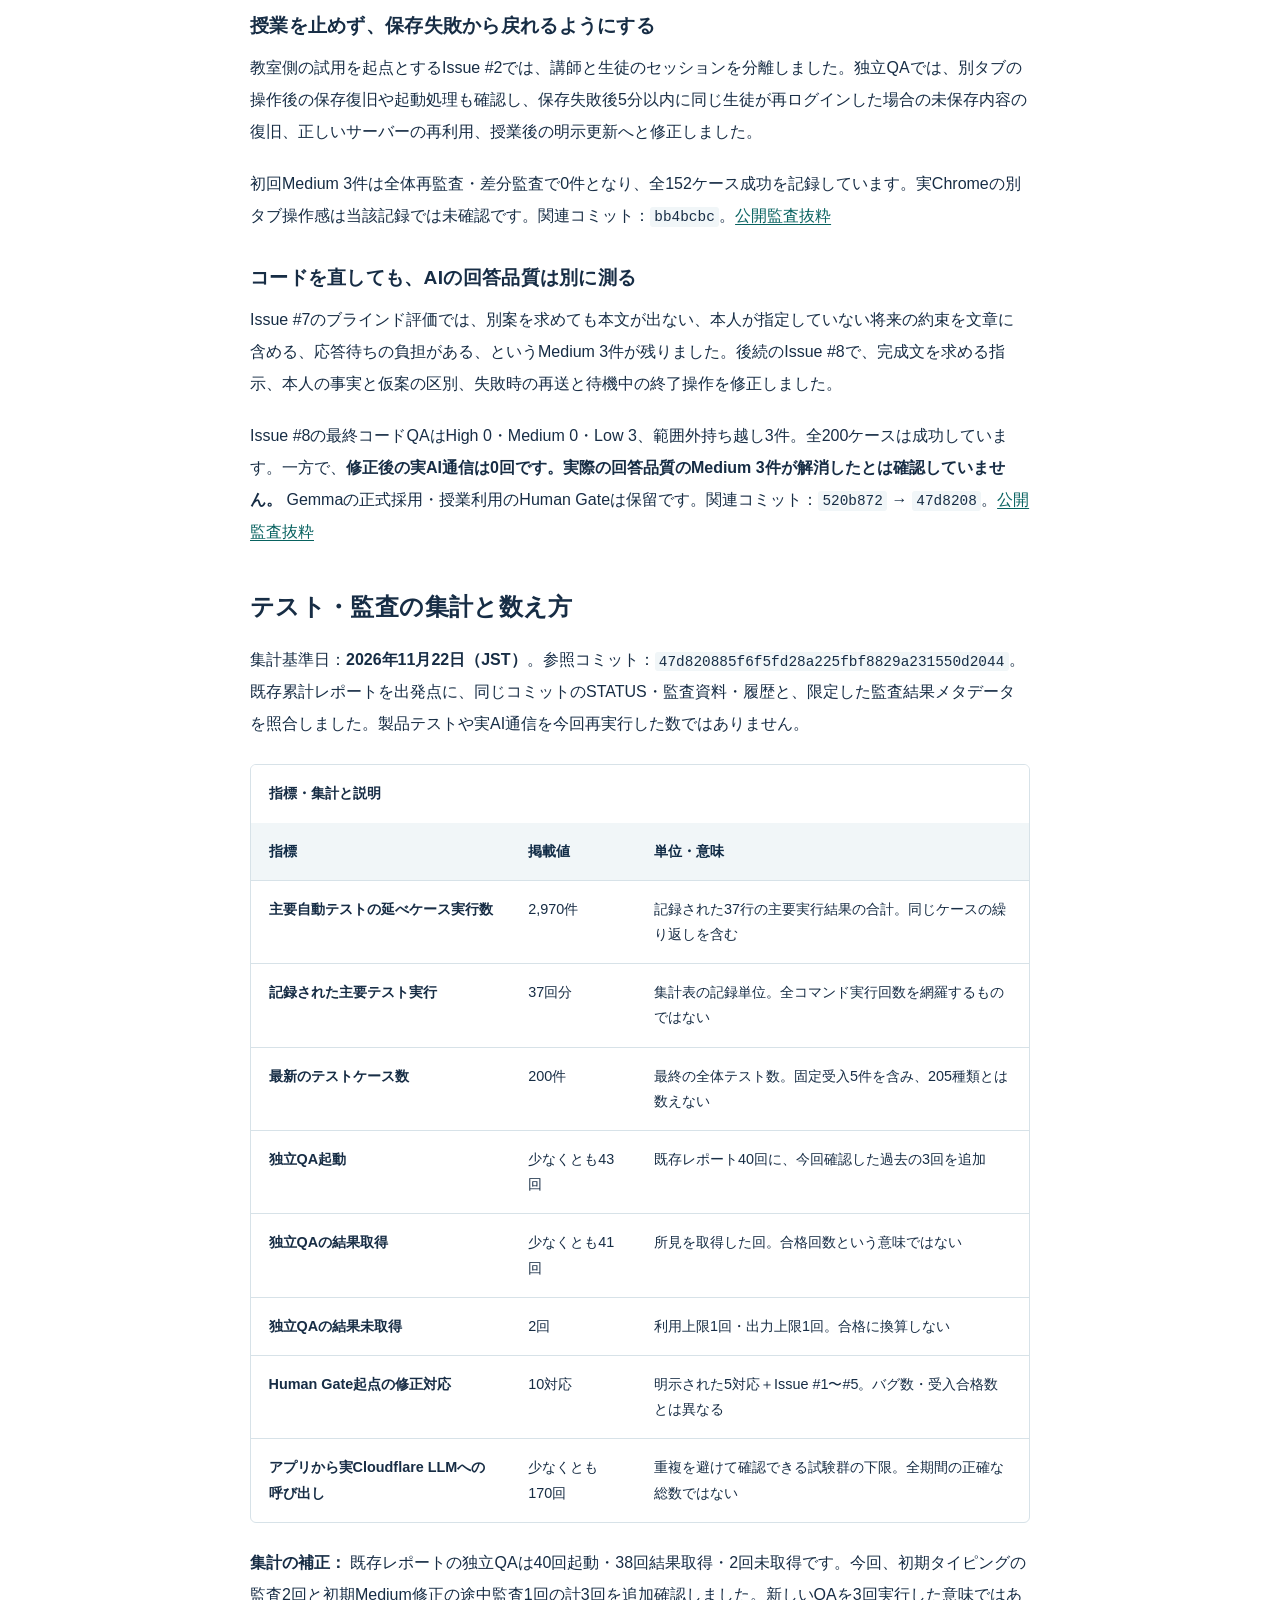
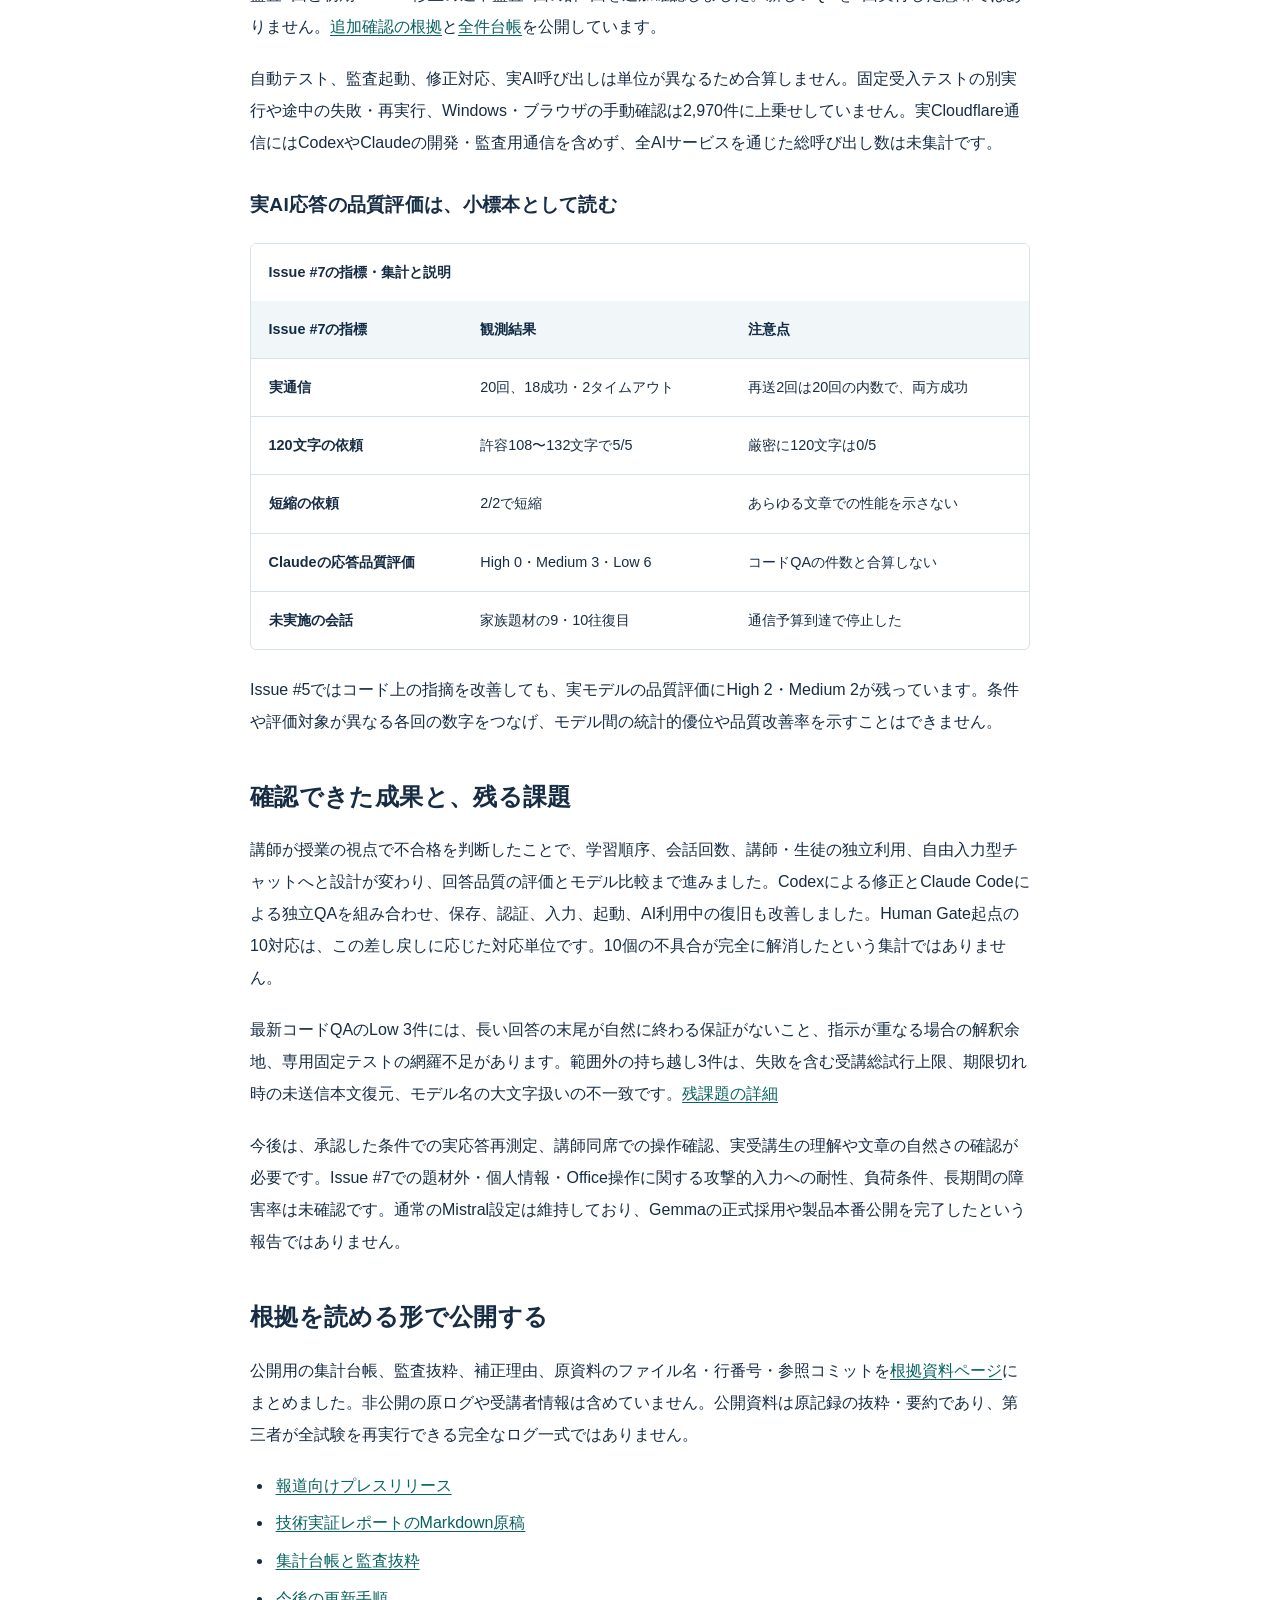
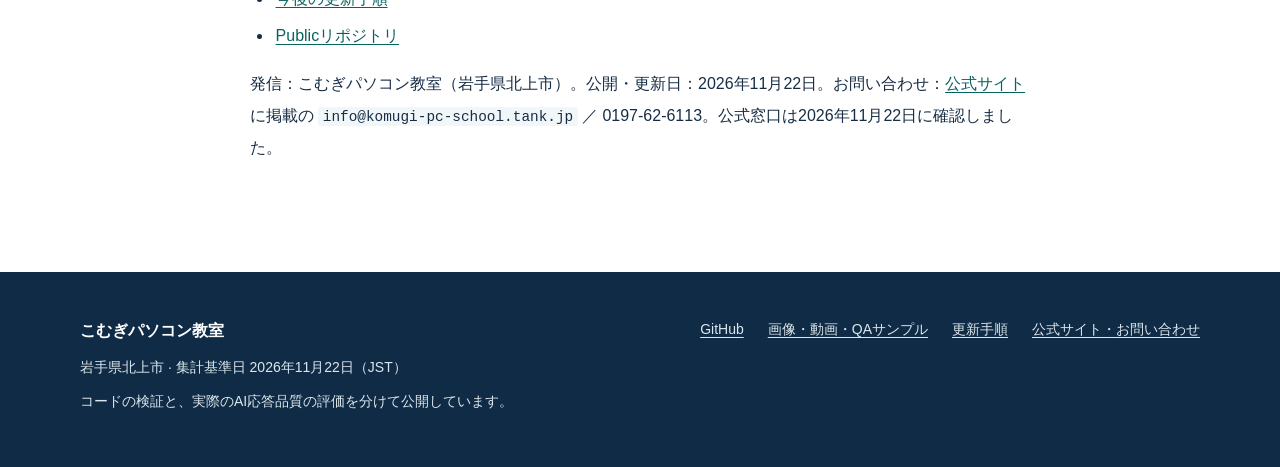
==== commit 3498a588: "Publish Issue 5 media kit and offline blind QA example" ====
--- a/index.html
+++ b/index.html
@@ -1,5 +1,5 @@
 <!doctype html>
-<html lang="ja"><head><meta charset="utf-8"><meta name="viewport" content="width=device-width,initial-scale=1"><title>Dual-AI QA 技術実証レポート｜こむぎパソコン教室</title><meta name="description" content="岩手・北上の講師がAI開発アプリを実機で検証し、教育品質として不合格と判断。Human Gateが設計変更、Codexの修正、Claude Codeの独立QA、Mistral・Gemma比較へつながった実証記録。"><meta name="theme-color" content="#102b46"><link rel="canonical" href="https://suguruwada0612-ship-it.github.io/dual-ai-qa-report/"><meta property="og:type" content="article"><meta property="og:locale" content="ja_JP"><meta property="og:title" content="Dual-AI QA 技術実証レポート"><meta property="og:description" content="岩手・北上の講師がAI開発アプリを実機で検証し、教育品質として不合格と判断。Human Gateが設計変更、Codexの修正、Claude Codeの独立QA、Mistral・Gemma比較へつながった実証記録。"><meta property="og:url" content="https://suguruwada0612-ship-it.github.io/dual-ai-qa-report/"><meta property="og:site_name" content="こむぎパソコン教室"><link rel="icon" href="assets/favicon.svg" type="image/svg+xml"><link rel="stylesheet" href="assets/style.css"></head>
+<html lang="ja"><head><meta charset="utf-8"><meta name="viewport" content="width=device-width,initial-scale=1"><title>Dual-AI QA 技術実証レポート｜こむぎパソコン教室</title><meta name="description" content="岩手・北上の講師がAI開発アプリを実機で検証し、教育品質として不合格と判断。Human Gateが設計変更、Codexの修正、Claude Codeの独立QA、Mistral・Gemma比較へつながった実証記録。"><meta name="theme-color" content="#102b46"><link rel="canonical" href="https://suguruwada0612-ship-it.github.io/dual-ai-qa-report/"><meta property="og:type" content="article"><meta property="og:locale" content="ja_JP"><meta property="og:title" content="Dual-AI QA 技術実証レポート"><meta property="og:description" content="岩手・北上の講師がAI開発アプリを実機で検証し、教育品質として不合格と判断。Human Gateが設計変更、Codexの修正、Claude Codeの独立QA、Mistral・Gemma比較へつながった実証記録。"><meta property="og:url" content="https://suguruwada0612-ship-it.github.io/dual-ai-qa-report/"><meta property="og:site_name" content="こむぎパソコン教室"><meta property="og:image" content="https://suguruwada0612-ship-it.github.io/dual-ai-qa-report/assets/ogp-dual-ai-qa.png"><meta property="og:image:type" content="image/png"><meta property="og:image:width" content="1200"><meta property="og:image:height" content="630"><meta property="og:image:alt" content="テストはPASS。講師の判定は、不合格だった。Human Gate × Codex × Claude Code。Dual-AI QA 技術実証レポート。岩手・北上｜こむぎパソコン教室。"><meta name="twitter:card" content="summary_large_image"><meta name="twitter:title" content="Dual-AI QA 技術実証レポート"><meta name="twitter:description" content="岩手・北上の講師がAI開発アプリを実機で検証し、教育品質として不合格と判断。Human Gateが設計変更、Codexの修正、Claude Codeの独立QA、Mistral・Gemma比較へつながった実証記録。"><meta name="twitter:image" content="https://suguruwada0612-ship-it.github.io/dual-ai-qa-report/assets/ogp-dual-ai-qa.png"><meta name="twitter:image:alt" content="テストはPASS。講師の判定は、不合格だった。Human Gate × Codex × Claude Code。Dual-AI QA 技術実証レポート。岩手・北上｜こむぎパソコン教室。"><link rel="icon" href="assets/favicon.svg" type="image/svg+xml"><link rel="stylesheet" href="assets/style.css"></head>
 <body><a class="skip-link" href="#main">本文へ移動</a><header class="site-header"><div class="container"><a class="brand" href="index.html">こむぎパソコン教室<small>技術実証レポート · 岩手県北上市</small></a><nav class="nav" aria-label="メインナビゲーション"><a href="index.html" aria-current="page">レポート</a><a href="evidence.html">根拠・集計</a><a href="press.html">プレスリリース</a></nav></div></header>
 <main id="main" class="container"><section class="hero"><p class="eyebrow">KOMUGI / HUMAN GATE × DUAL-AI QA</p><h1>テストはPASS。<br>講師の判定は、<br>不合格だった。</h1><p class="lede">Dual-AI QA 技術実証レポート</p><p>岩手・北上の講師が実機で見つけた、AIの不備。<br>現場の判断が、設計変更とモデル比較を動かした記録。</p><p class="note">170テスト成功後にも、講師の実機確認で回答品質の不備を発見（Issue #4→#5）。</p><p class="note">現場専門家の要件定義・Human Gate × Codexの開発 × Claude Codeの独立QA</p><div class="meta"><span>発信：こむぎパソコン教室</span><span>2026年11月22日 公開・更新</span></div><div class="actions"><a class="button" href="#human-gate">講師の判断と経緯を読む</a><a class="button secondary" href="press.html">報道関係者の方へ</a></div><p class="note">通常モデルはMistral。Gemmaは正式採用しておらず、Issue #8修正後の実応答品質は再検証待ちです。</p><div class="metrics"><div class="metric"><span class="metric-value">10<small>対応</small></span><span class="metric-label">Human Gate起点の修正<br>受入合格数とは異なる</span></div><div class="metric"><span class="metric-value">2,970<small>件</small></span><span class="metric-label">主要自動テストの延べケース実行<br>37回分の記録・繰り返しを含む</span></div><div class="metric"><span class="metric-value">200<small>ケース</small></span><span class="metric-label">最新の全体テスト数<br>固定受入5ケースを含む</span></div><div class="metric"><span class="metric-value">43<small>回以上</small></span><span class="metric-label">独立QAの起動記録<br>結果取得41回・未取得2回</span></div></div><p class="note">資料照合で過去の独立QA3回を追加確認。既存集計40回からの<a href="evidence.html#correction">補正理由を公開</a>しています。</p></section><nav class="toc" aria-label="レポートの目次"><h2>このレポートで分かること</h2><ol><li><a href="#overview">取り組みの背景</a></li><li><a href="#human-gate">講師の判断が動かした設計・検証</a></li><li><a href="#roles">3者の役割分担</a></li><li><a href="#process">検証の流れ</a></li><li><a href="#cases">問題発見と修正の事例</a></li><li><a href="#metrics">集計と数え方</a></li><li><a href="#findings">成果と残る課題</a></li><li><a href="#publication">公開資料・発信者</a></li></ol></nav><article class="article prose"><h2 id="overview">自動テストがPASSしても、授業には不合格だった</h2>
 <p>岩手県北上市のこむぎパソコン教室では、講師がAIで開発した教室運営・学習支援アプリ「KOMUGI Classroom DX」を実機で繰り返し試し、学習の順序、画面の使い勝手、AIの回答に問題を見つけました。自動テストがPASSした後にも、明確な文章作成の指示にAIが確認質問を返すなど、授業では受け入れられない応答が残っていました。講師は「Human Gate」で不合格と判断し、設計変更と修正、文章を生成するAIモデル（LLM）の比較検証を求めました。</p>
@@ -56,4 +56,4 @@
 <p>公開用の集計台帳、監査抜粋、補正理由、原資料のファイル名・行番号・参照コミットを<a href="evidence.html">根拠資料ページ</a>にまとめました。非公開の原ログや受講者情報は含めていません。公開資料は原記録の抜粋・要約であり、第三者が全試験を再実行できる完全なログ一式ではありません。</p>
 <ul><li><a href="press.html">報道向けプレスリリース</a></li><li><a href="report.md">技術実証レポートのMarkdown原稿</a></li><li><a href="evidence.html">集計台帳と監査抜粋</a></li><li><a href="UPDATE.md">今後の更新手順</a></li><li><a href="https://github.com/suguruwada0612-ship-it/dual-ai-qa-report">Publicリポジトリ</a></li></ul>
 <p>発信：こむぎパソコン教室（岩手県北上市）。公開・更新日：2026年11月22日。お問い合わせ：<a href="https://komugi-pc-school.tank.jp/">公式サイト</a>に掲載の <code>info@komugi-pc-school.tank.jp</code> ／ 0197-62-6113。公式窓口は2026年11月22日に確認しました。</p></article></main>
-<footer class="site-footer"><div class="container"><div><p><strong>こむぎパソコン教室</strong></p><p>岩手県北上市 · 集計基準日 2026年11月22日（JST）</p><p>コードの検証と、実際のAI応答品質の評価を分けて公開しています。</p></div><nav aria-label="フッターナビゲーション"><a href="https://github.com/suguruwada0612-ship-it/dual-ai-qa-report">GitHub</a><a href="UPDATE.md">更新手順</a><a href="https://komugi-pc-school.tank.jp/">公式サイト・お問い合わせ</a></nav></div></footer></body></html>
+<footer class="site-footer"><div class="container"><div><p><strong>こむぎパソコン教室</strong></p><p>岩手県北上市 · 集計基準日 2026年11月22日（JST）</p><p>コードの検証と、実際のAI応答品質の評価を分けて公開しています。</p></div><nav aria-label="フッターナビゲーション"><a href="https://github.com/suguruwada0612-ship-it/dual-ai-qa-report">GitHub</a><a href="media.html">画像・動画・QAサンプル</a><a href="UPDATE.md">更新手順</a><a href="https://komugi-pc-school.tank.jp/">公式サイト・お問い合わせ</a></nav></div></footer></body></html>
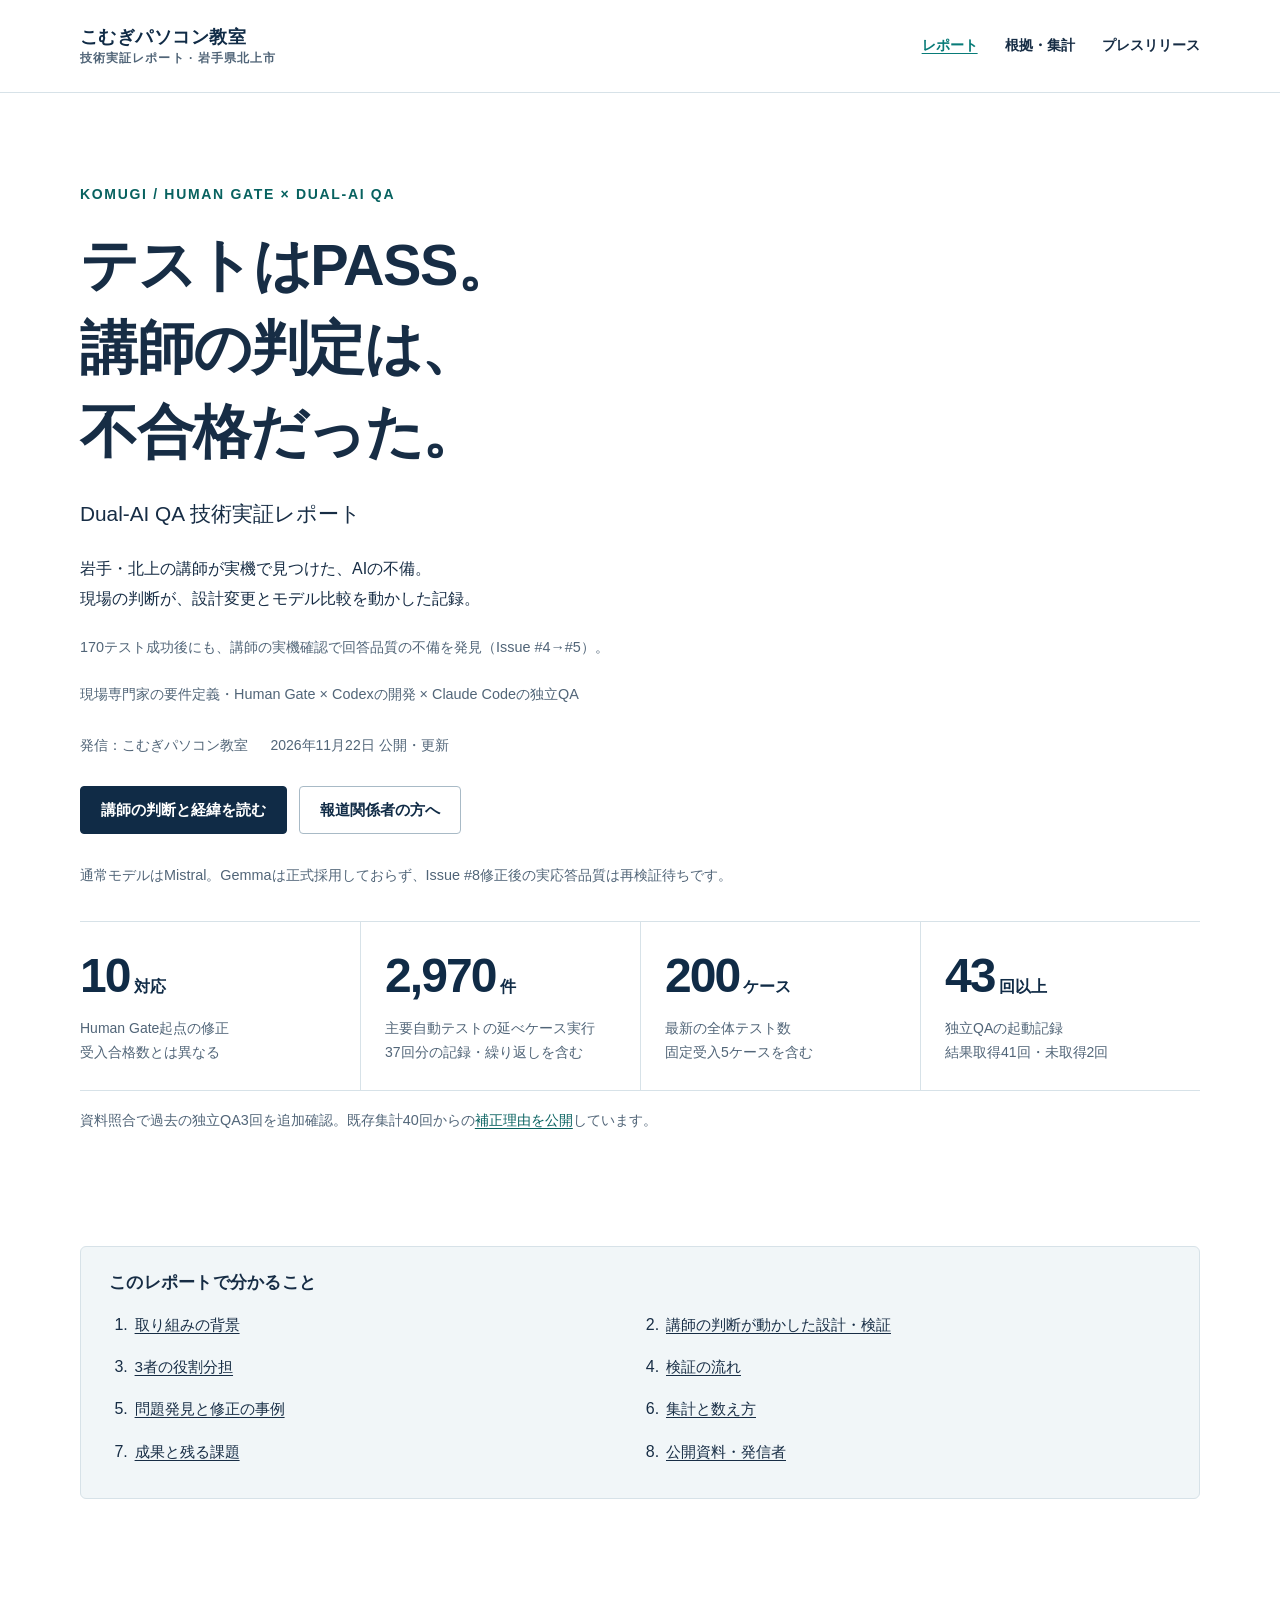
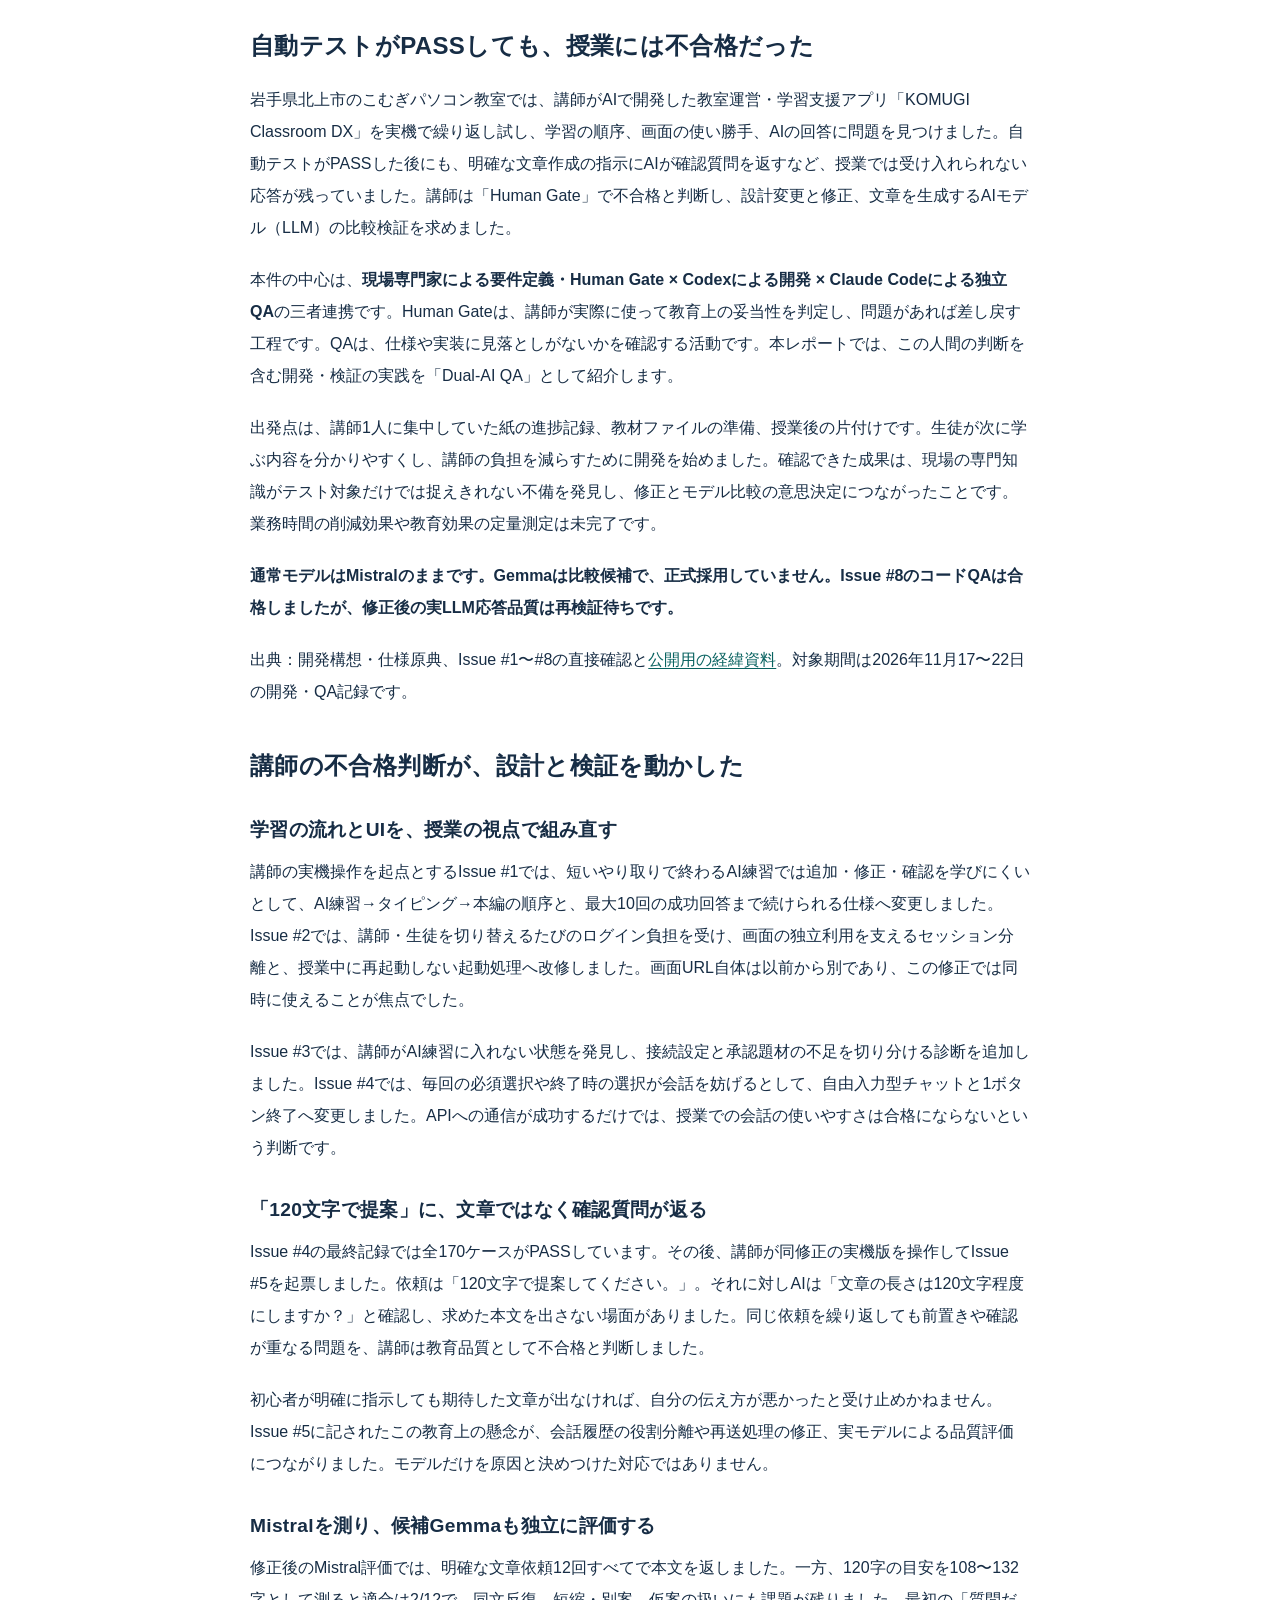
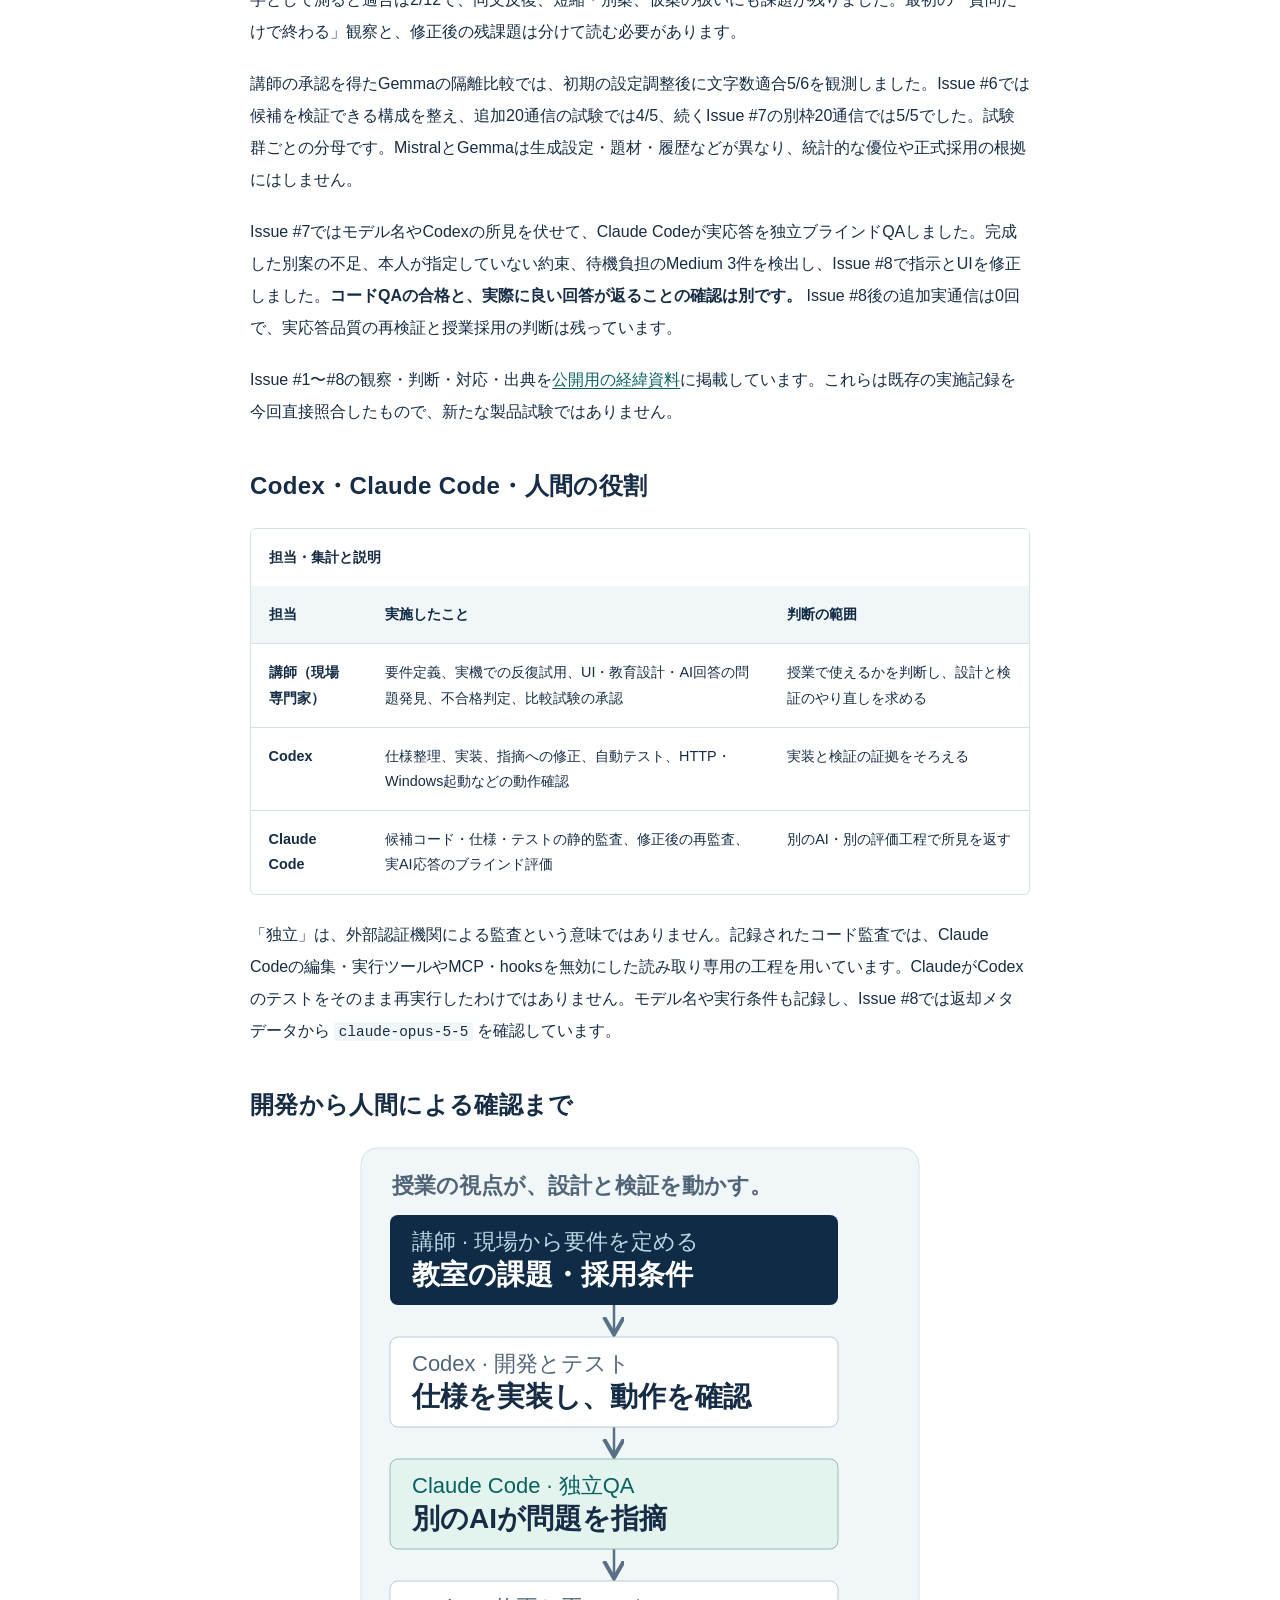
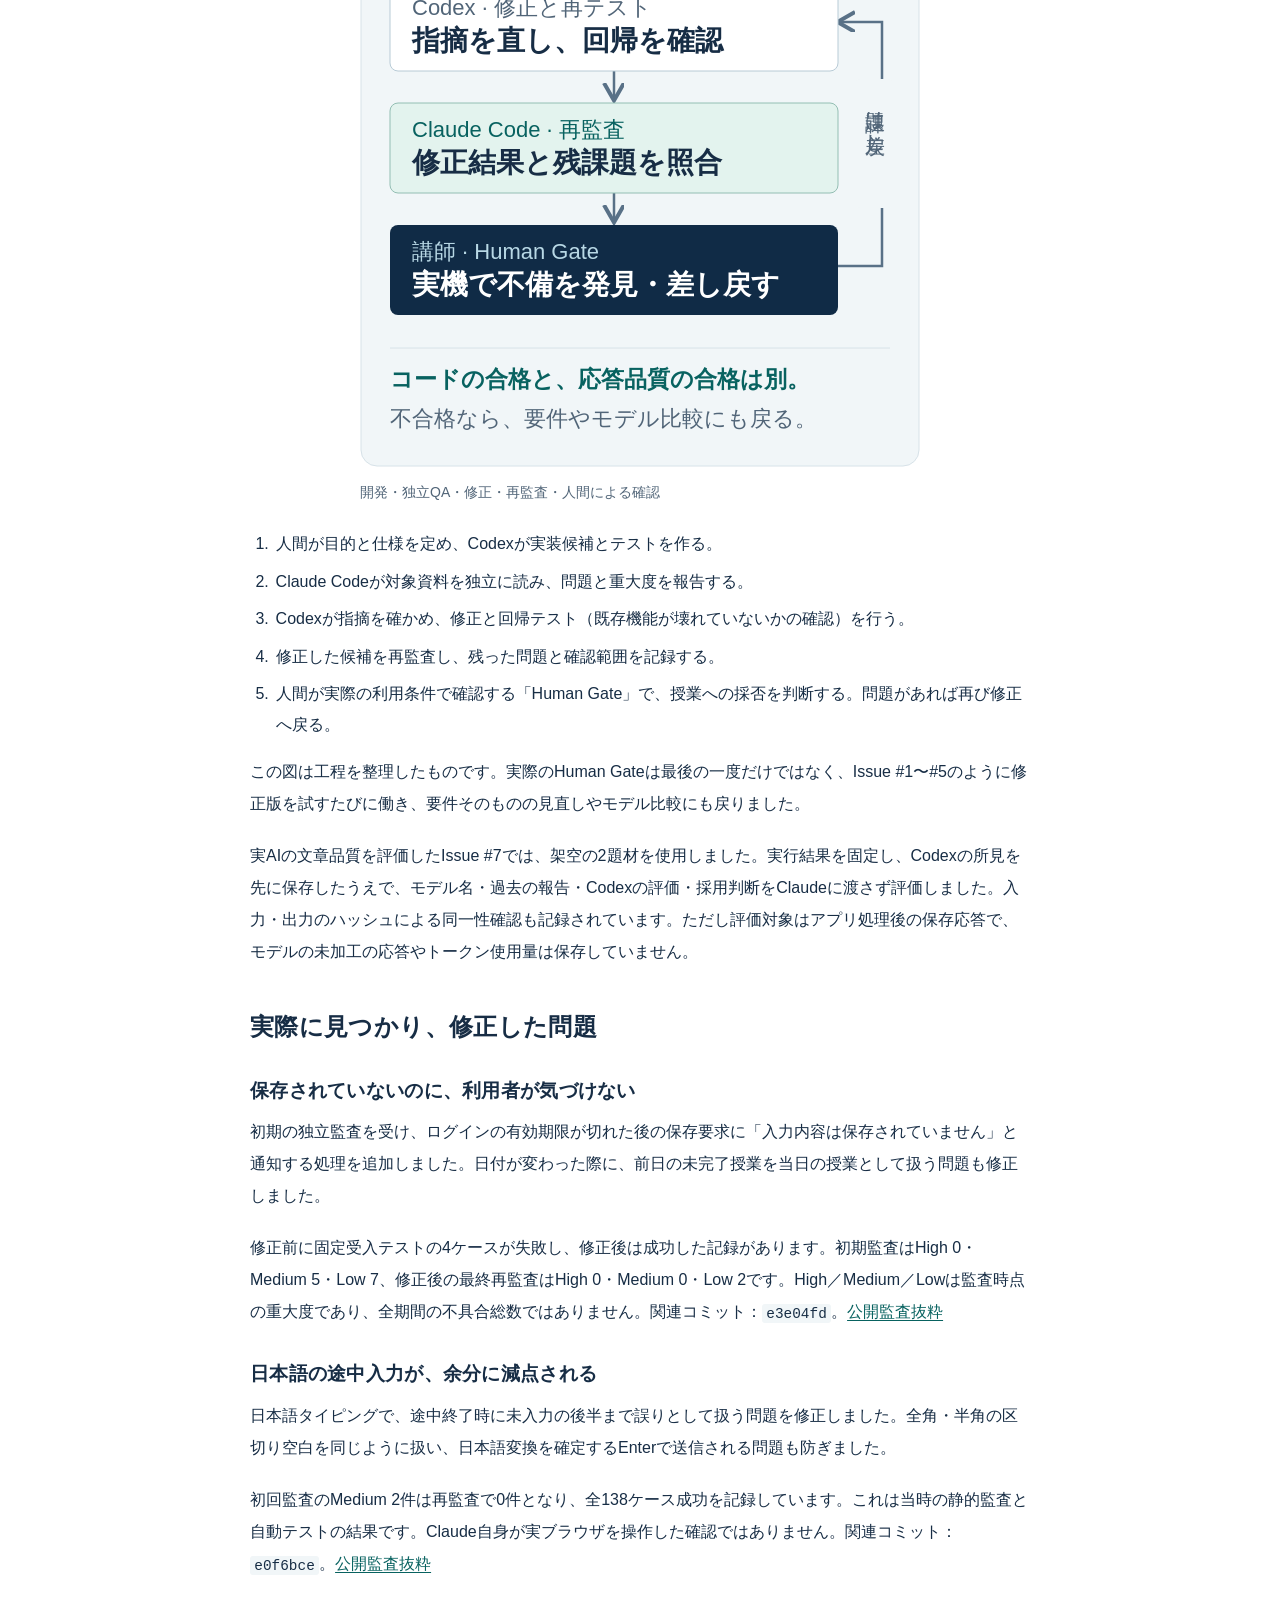
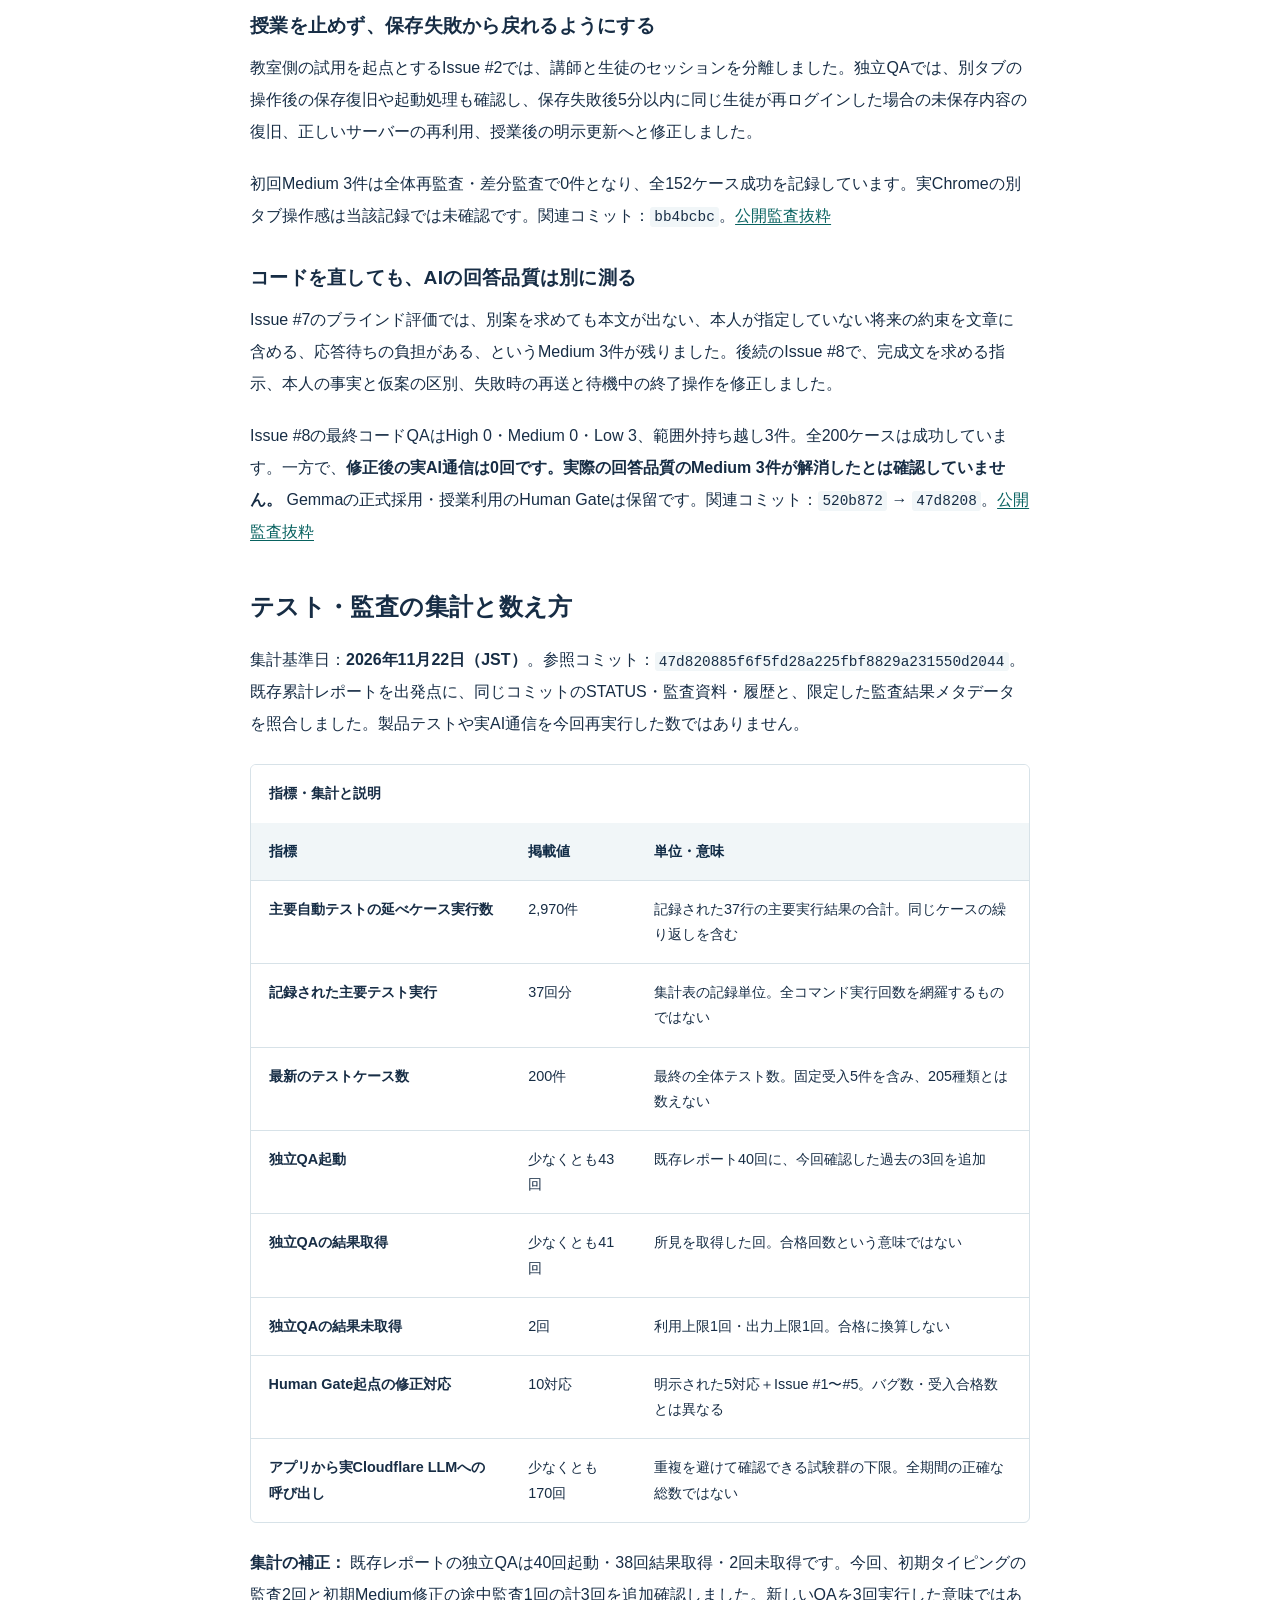
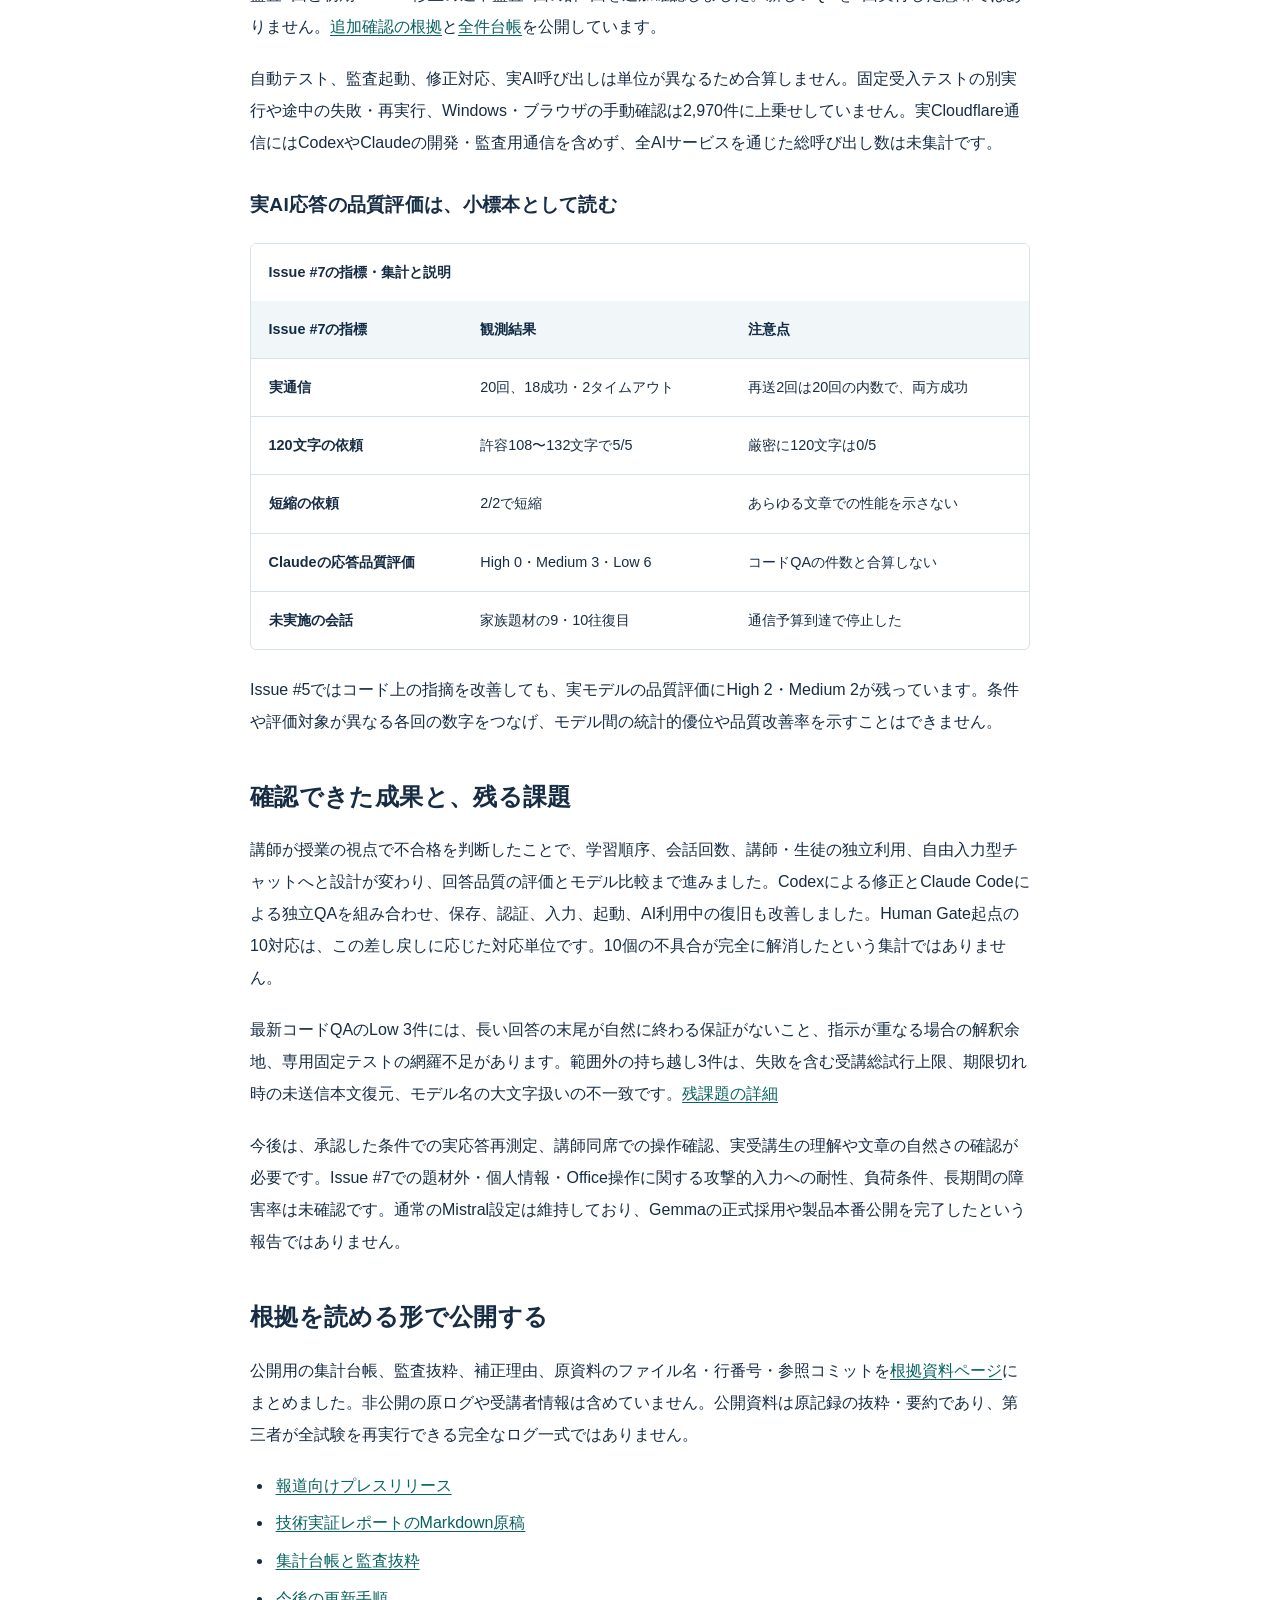
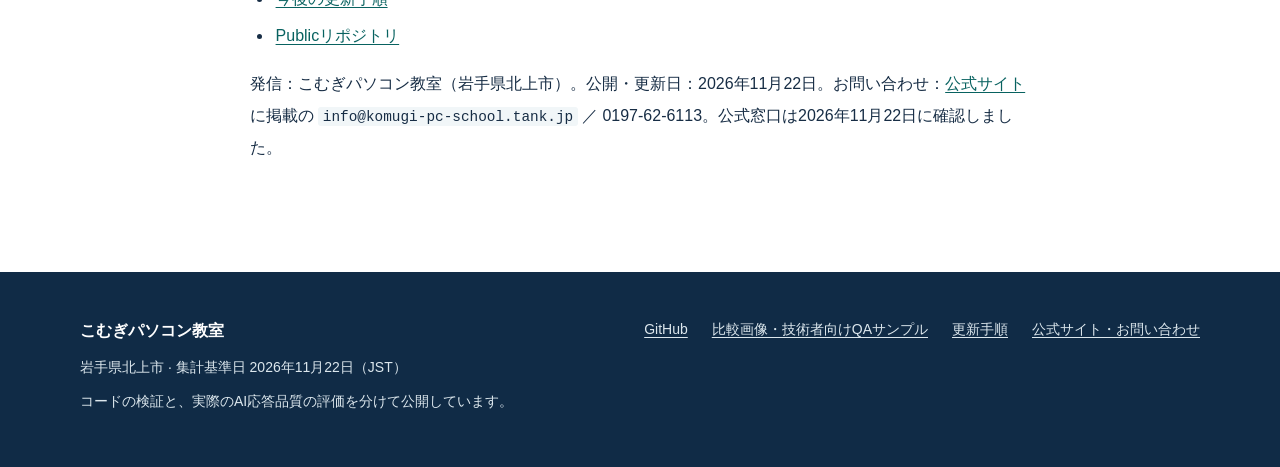
==== commit cfa39057: "Remove introduction video and all dedicated assets and references" ====
--- a/index.html
+++ b/index.html
@@ -56,4 +56,4 @@
 <p>公開用の集計台帳、監査抜粋、補正理由、原資料のファイル名・行番号・参照コミットを<a href="evidence.html">根拠資料ページ</a>にまとめました。非公開の原ログや受講者情報は含めていません。公開資料は原記録の抜粋・要約であり、第三者が全試験を再実行できる完全なログ一式ではありません。</p>
 <ul><li><a href="press.html">報道向けプレスリリース</a></li><li><a href="report.md">技術実証レポートのMarkdown原稿</a></li><li><a href="evidence.html">集計台帳と監査抜粋</a></li><li><a href="UPDATE.md">今後の更新手順</a></li><li><a href="https://github.com/suguruwada0612-ship-it/dual-ai-qa-report">Publicリポジトリ</a></li></ul>
 <p>発信：こむぎパソコン教室（岩手県北上市）。公開・更新日：2026年11月22日。お問い合わせ：<a href="https://komugi-pc-school.tank.jp/">公式サイト</a>に掲載の <code>info@komugi-pc-school.tank.jp</code> ／ 0197-62-6113。公式窓口は2026年11月22日に確認しました。</p></article></main>
-<footer class="site-footer"><div class="container"><div><p><strong>こむぎパソコン教室</strong></p><p>岩手県北上市 · 集計基準日 2026年11月22日（JST）</p><p>コードの検証と、実際のAI応答品質の評価を分けて公開しています。</p></div><nav aria-label="フッターナビゲーション"><a href="https://github.com/suguruwada0612-ship-it/dual-ai-qa-report">GitHub</a><a href="media.html">画像・動画・QAサンプル</a><a href="UPDATE.md">更新手順</a><a href="https://komugi-pc-school.tank.jp/">公式サイト・お問い合わせ</a></nav></div></footer></body></html>
+<footer class="site-footer"><div class="container"><div><p><strong>こむぎパソコン教室</strong></p><p>岩手県北上市 · 集計基準日 2026年11月22日（JST）</p><p>コードの検証と、実際のAI応答品質の評価を分けて公開しています。</p></div><nav aria-label="フッターナビゲーション"><a href="https://github.com/suguruwada0612-ship-it/dual-ai-qa-report">GitHub</a><a href="media.html">比較画像・技術者向けQAサンプル</a><a href="UPDATE.md">更新手順</a><a href="https://komugi-pc-school.tank.jp/">公式サイト・お問い合わせ</a></nav></div></footer></body></html>
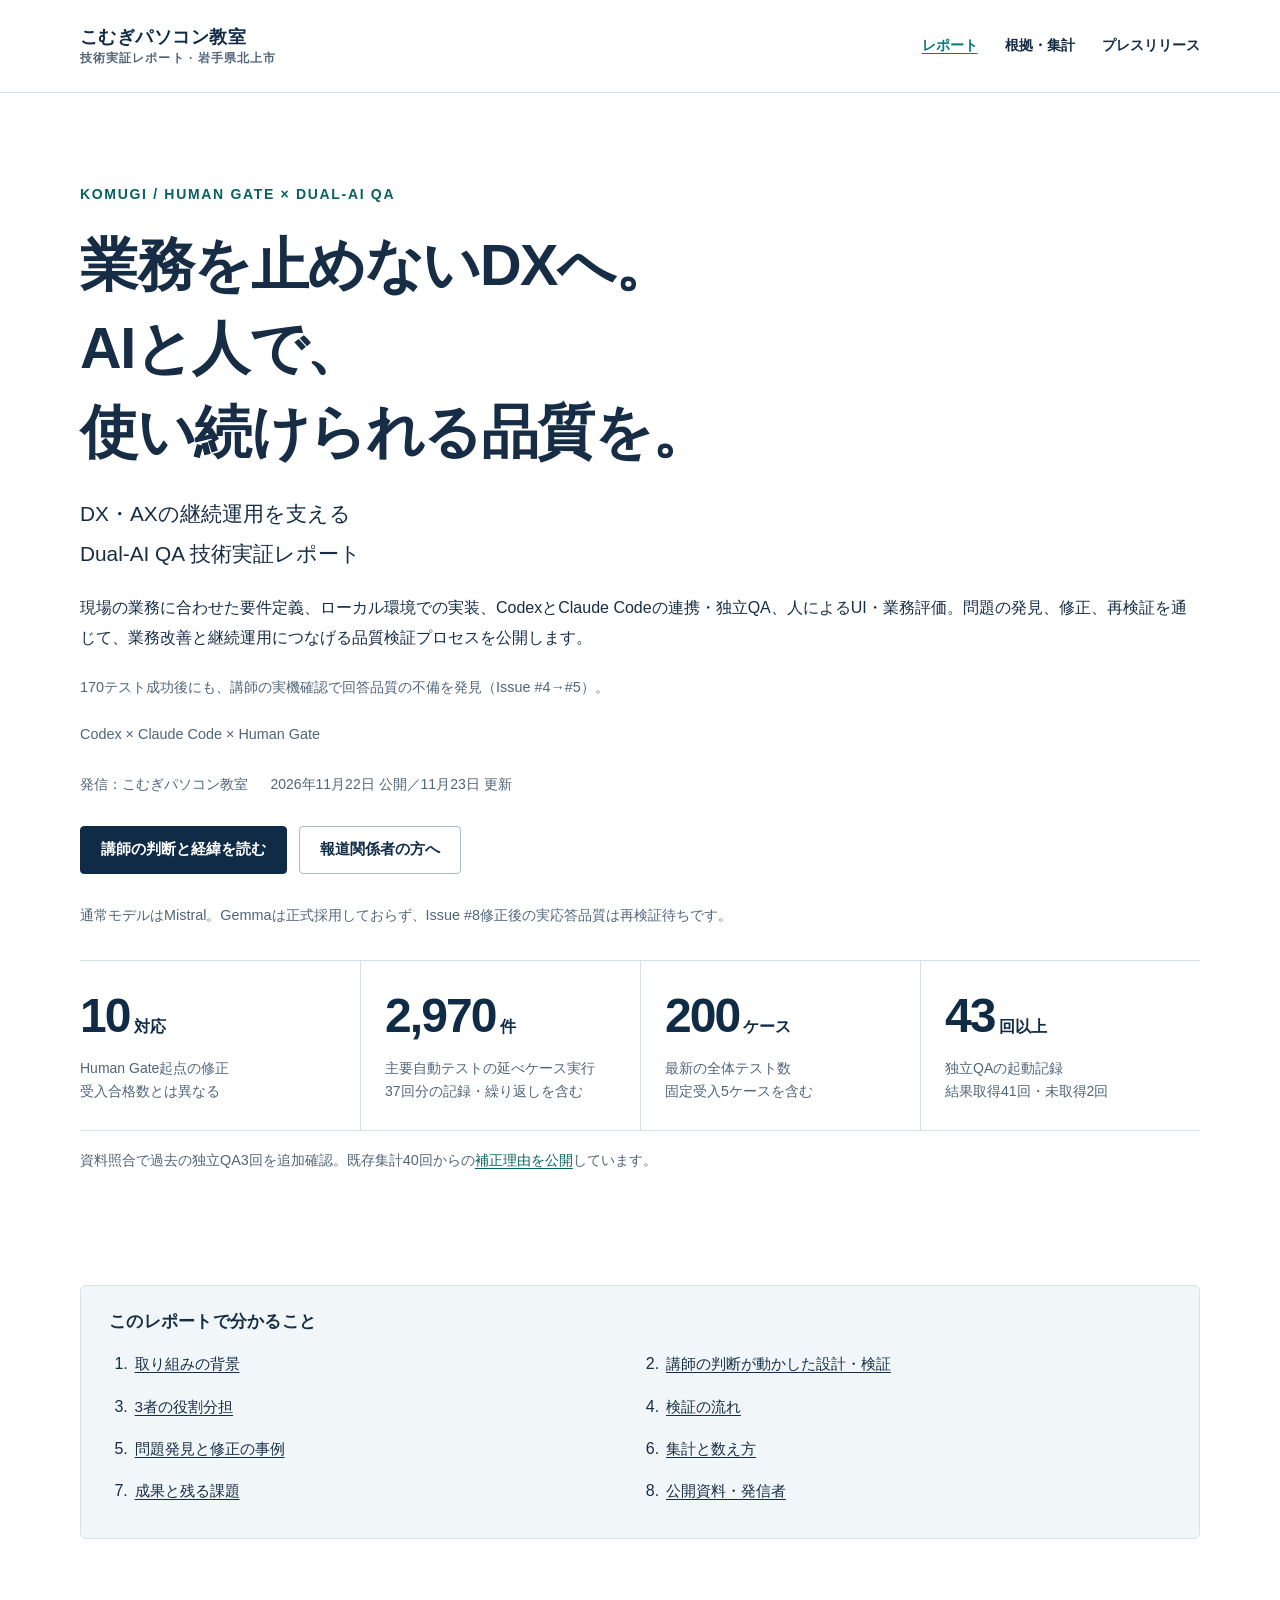
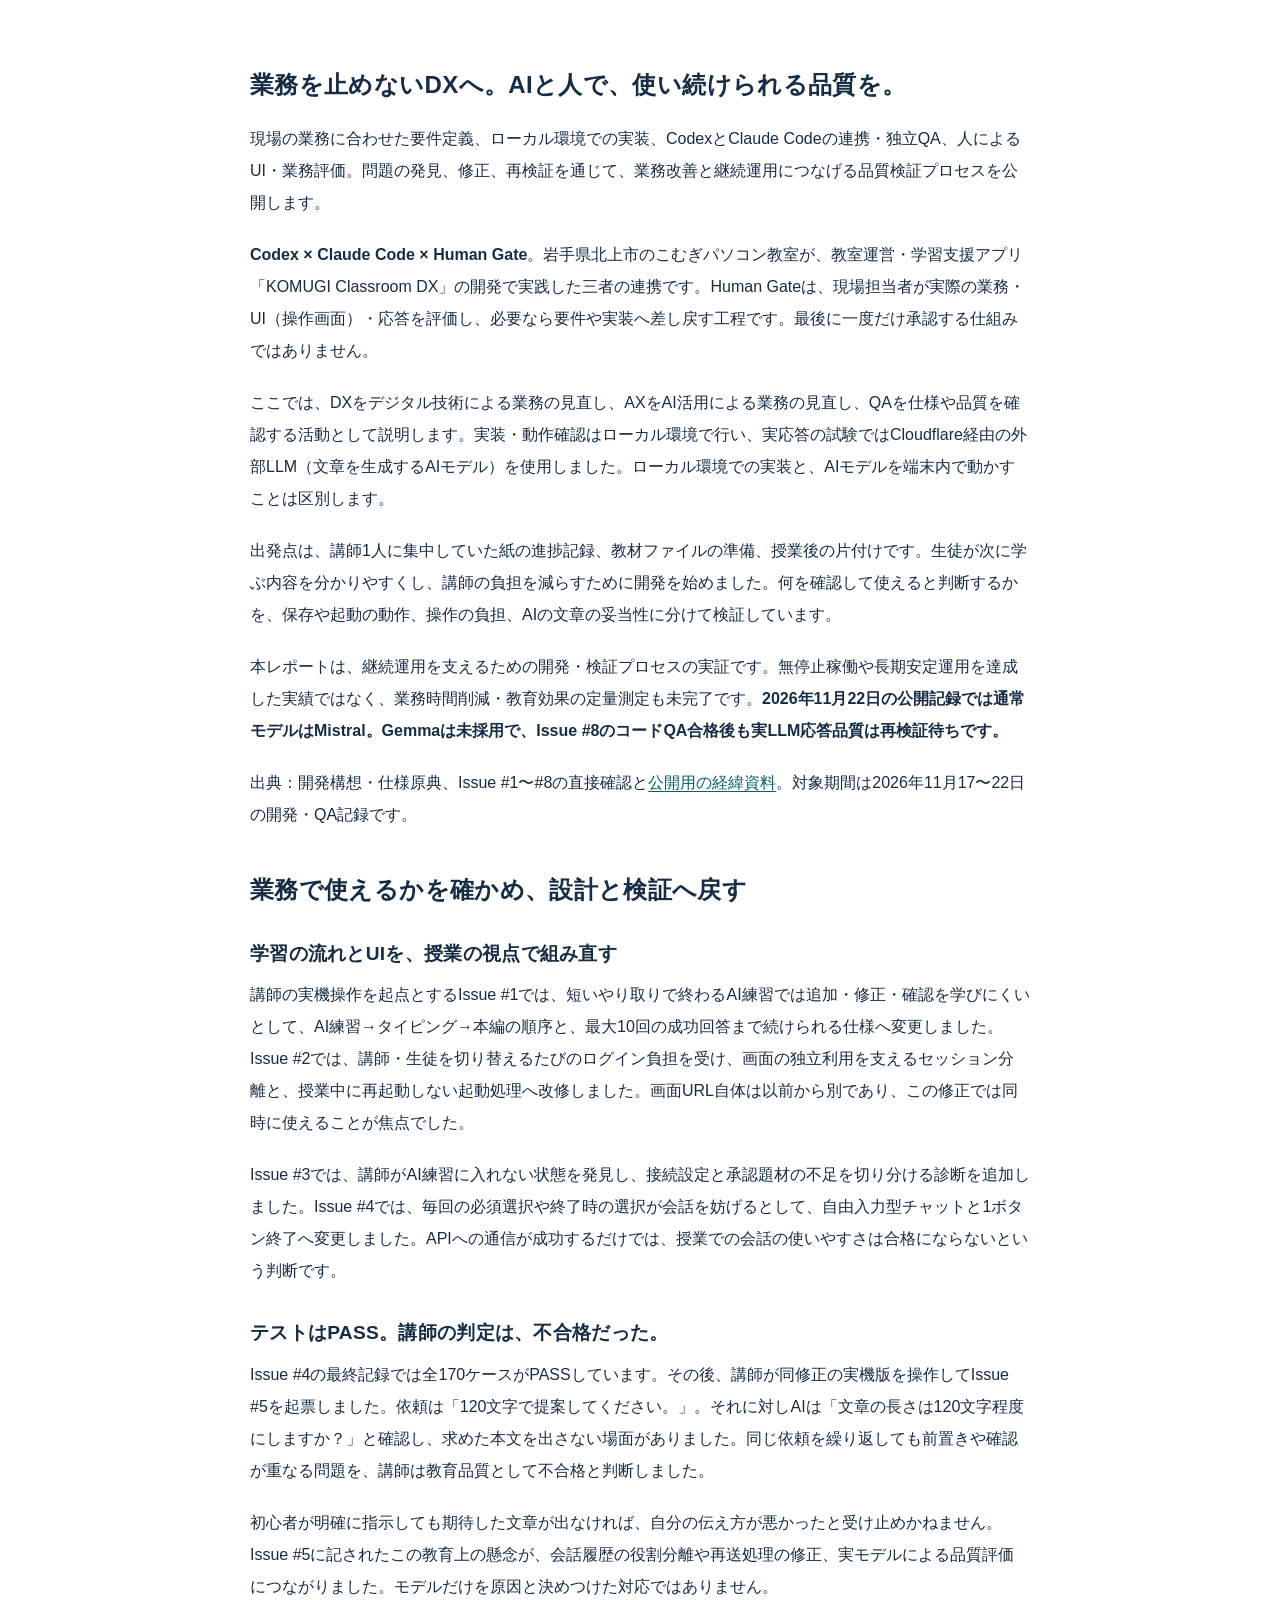
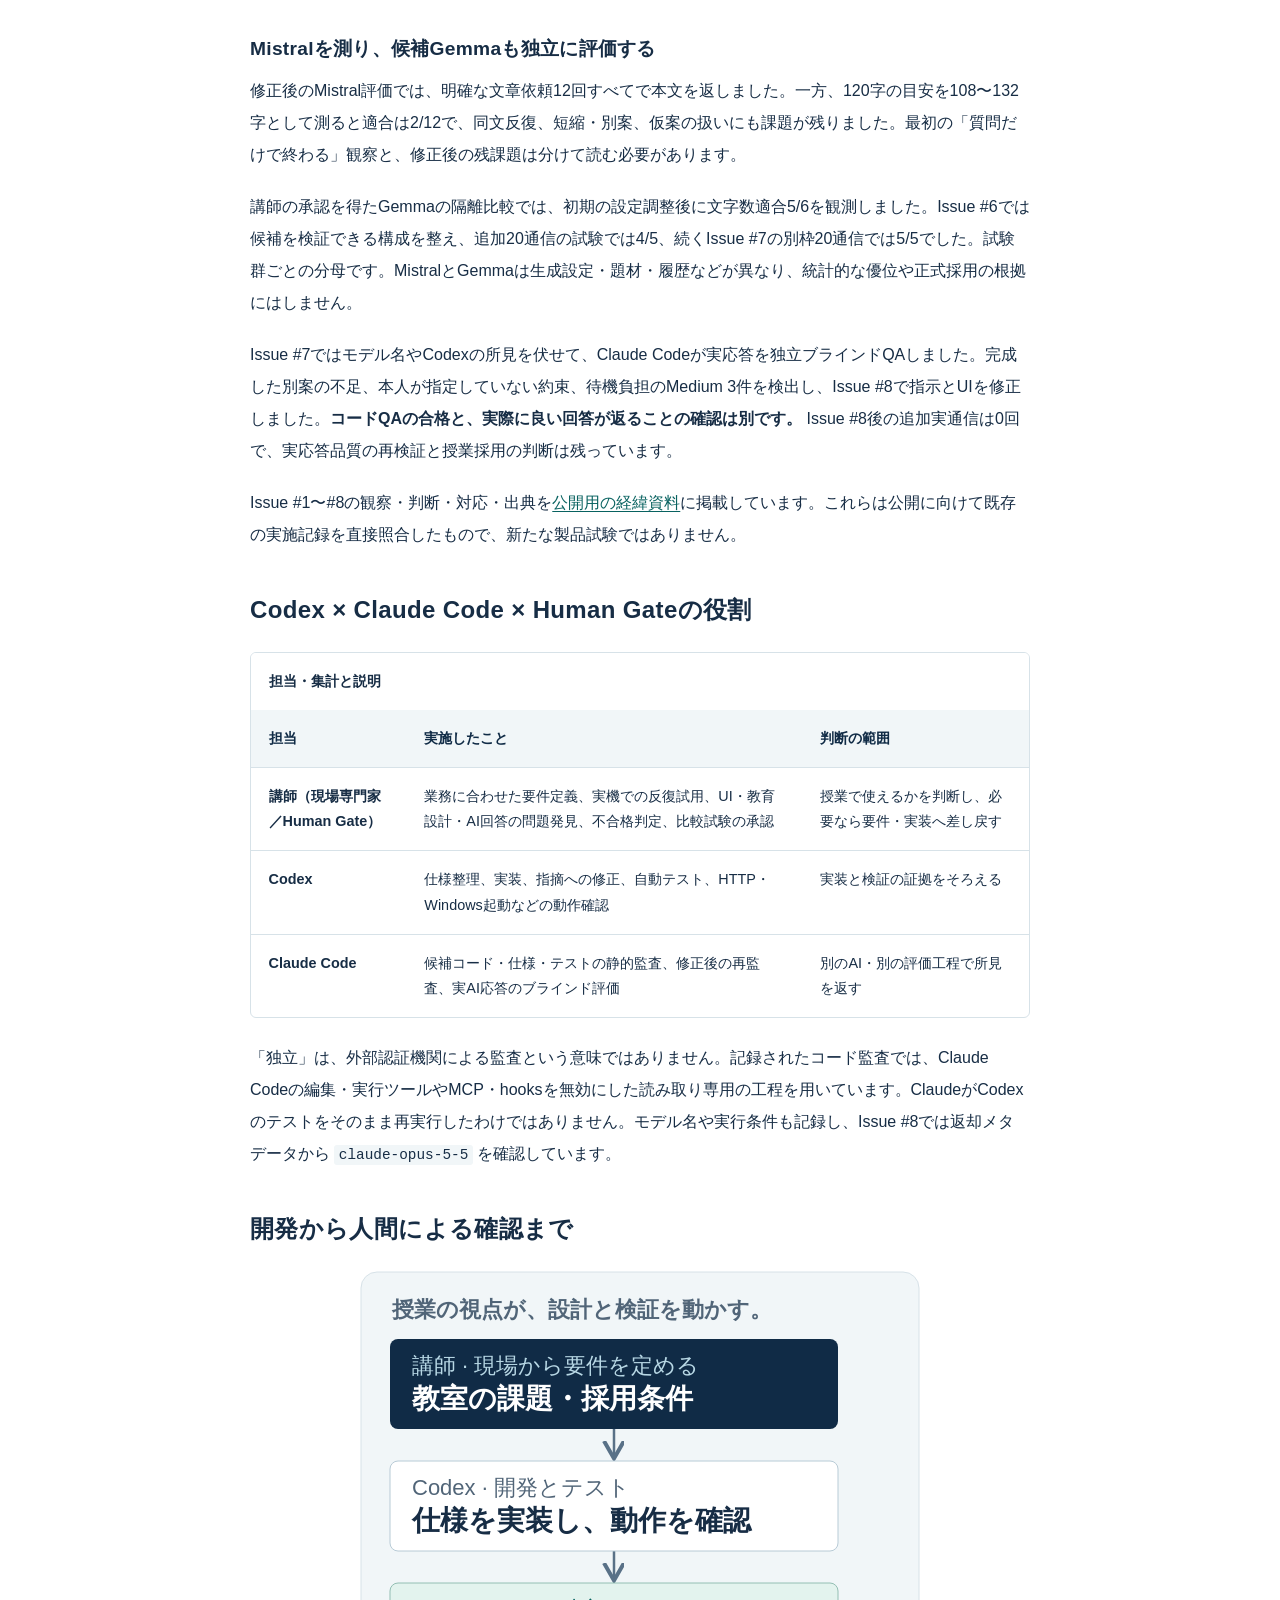
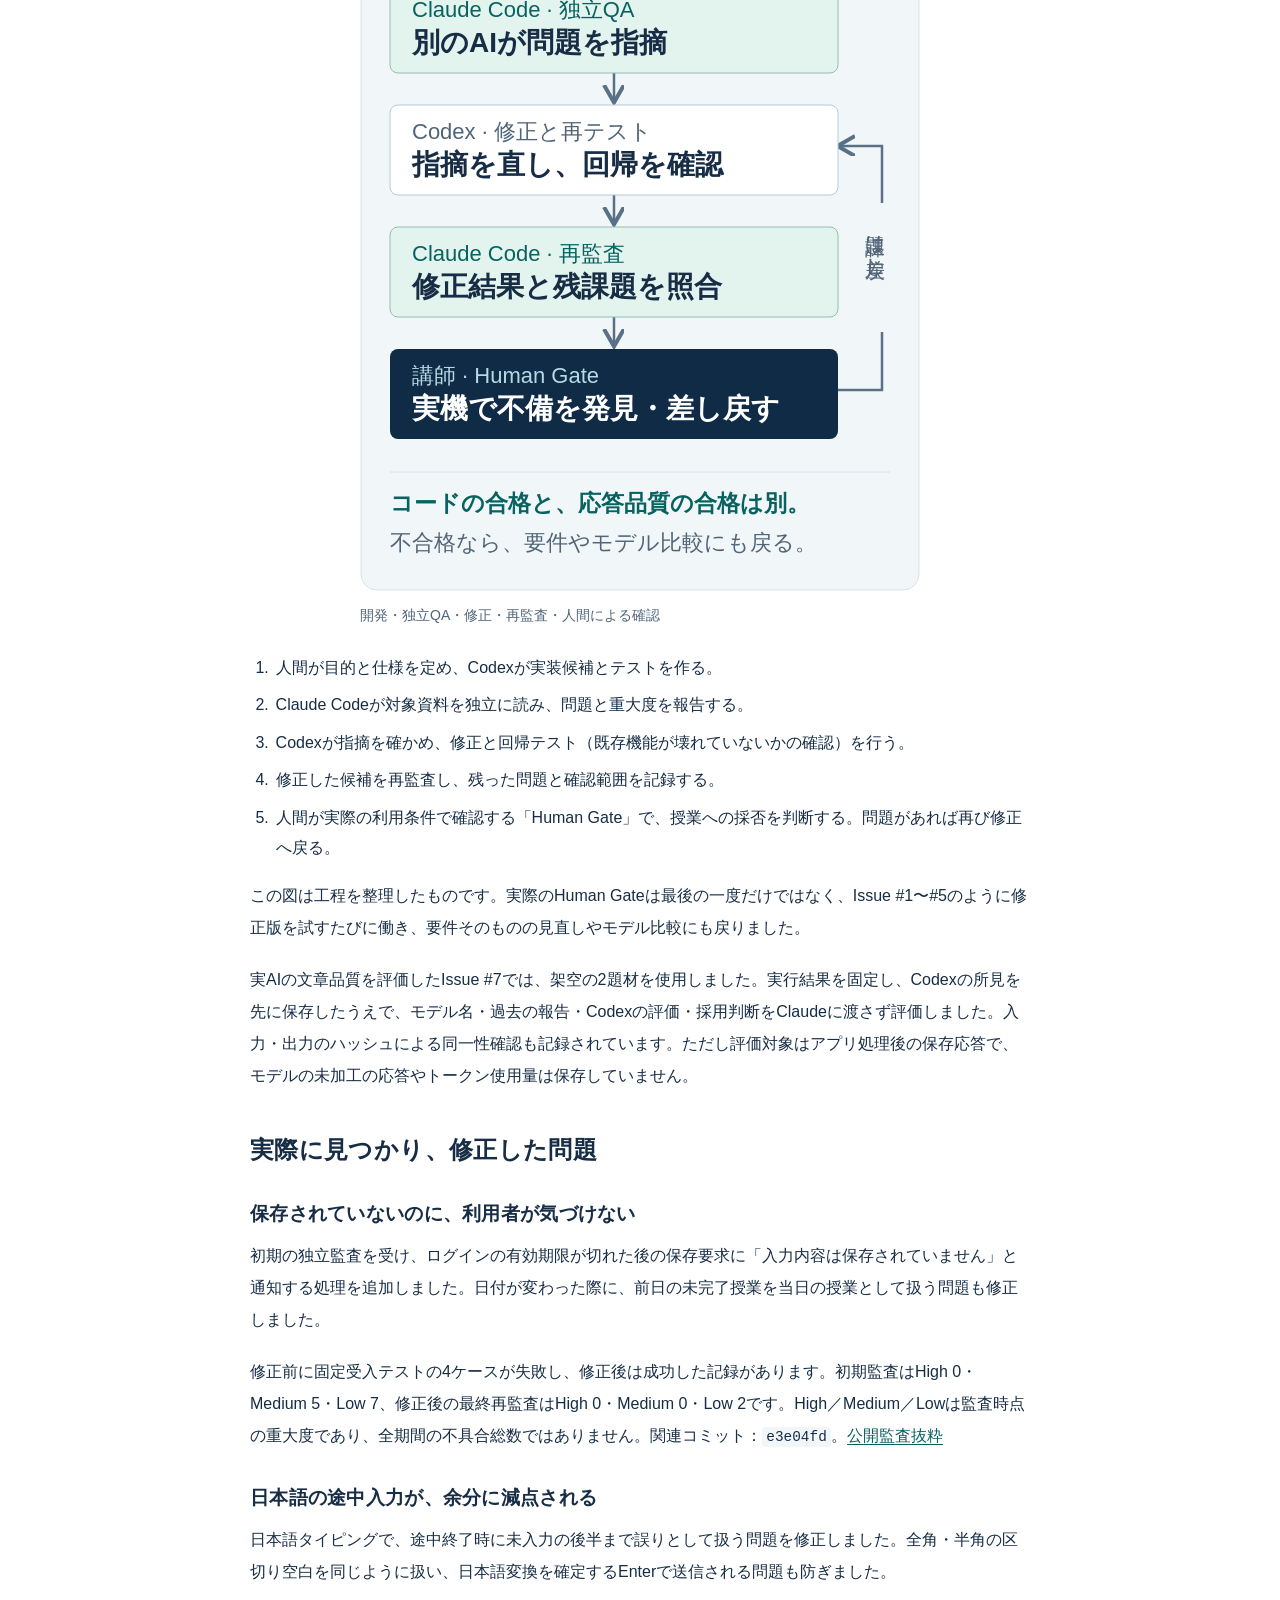
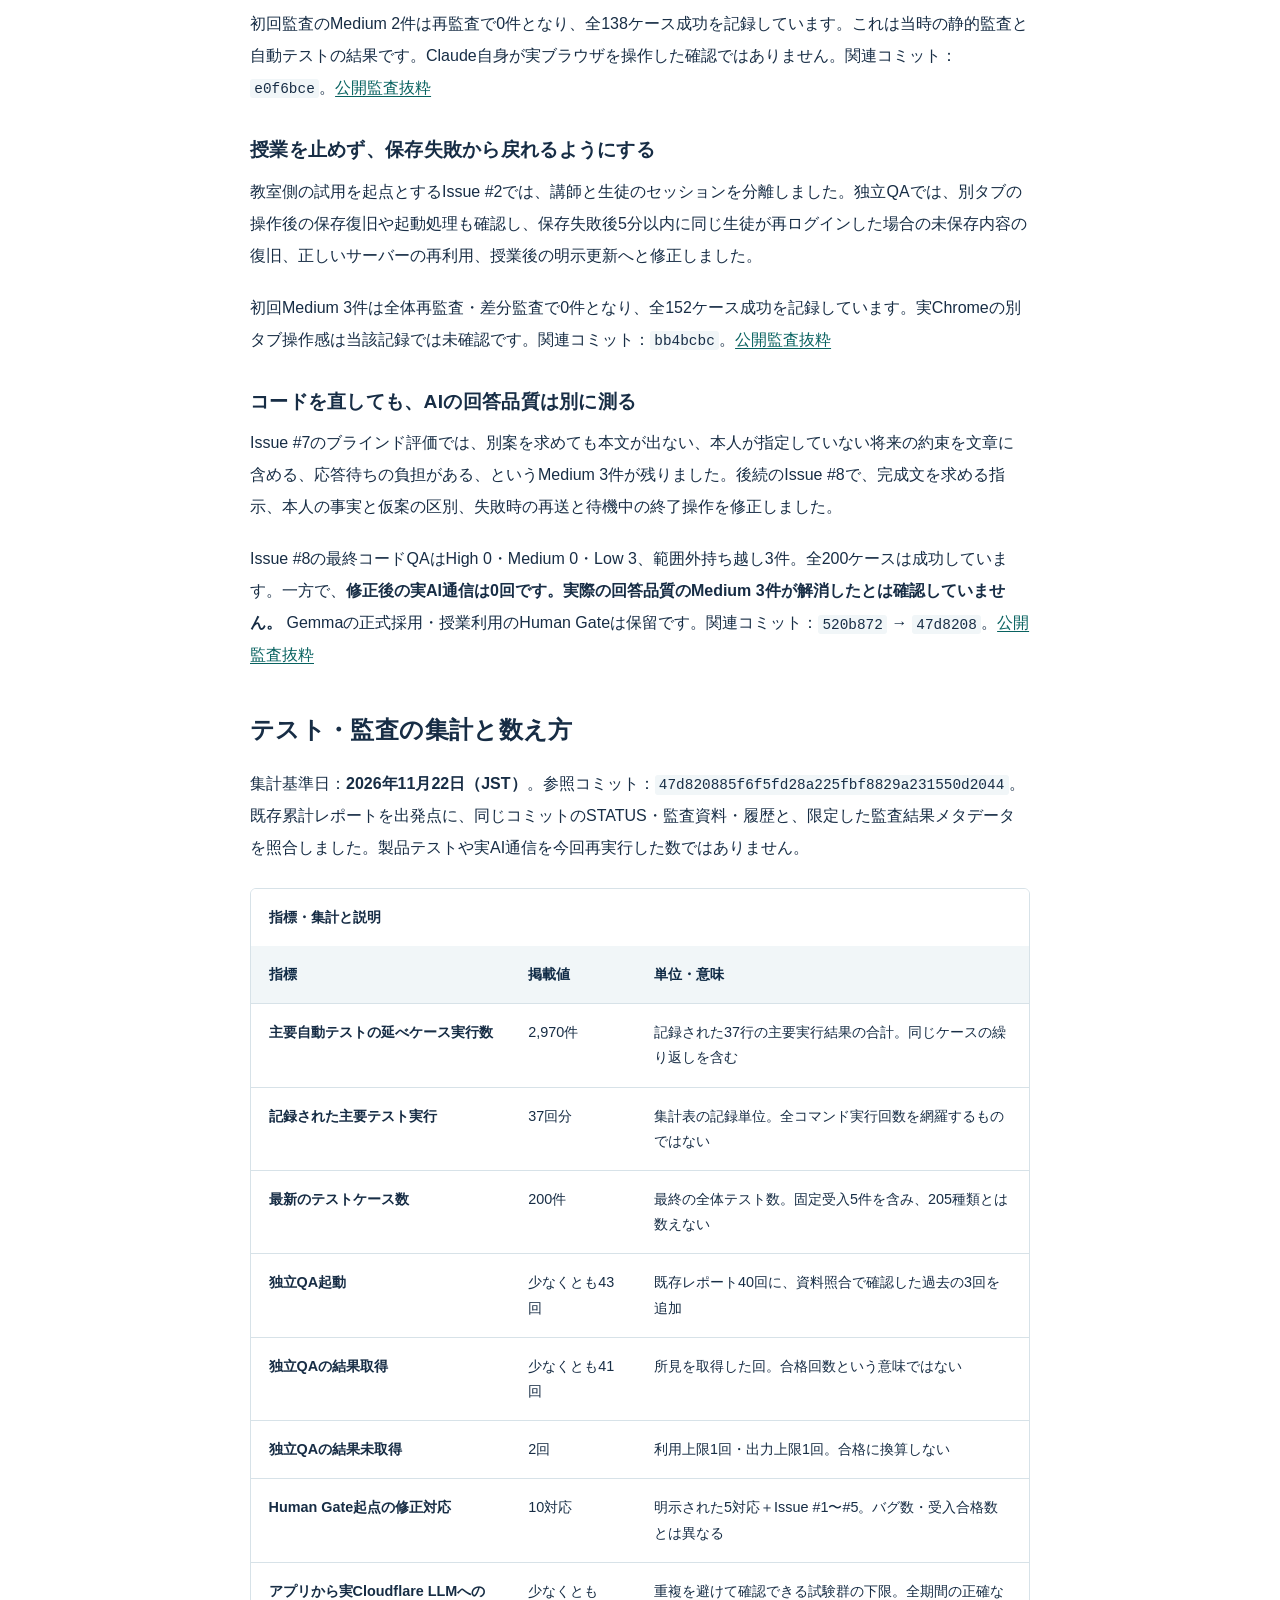
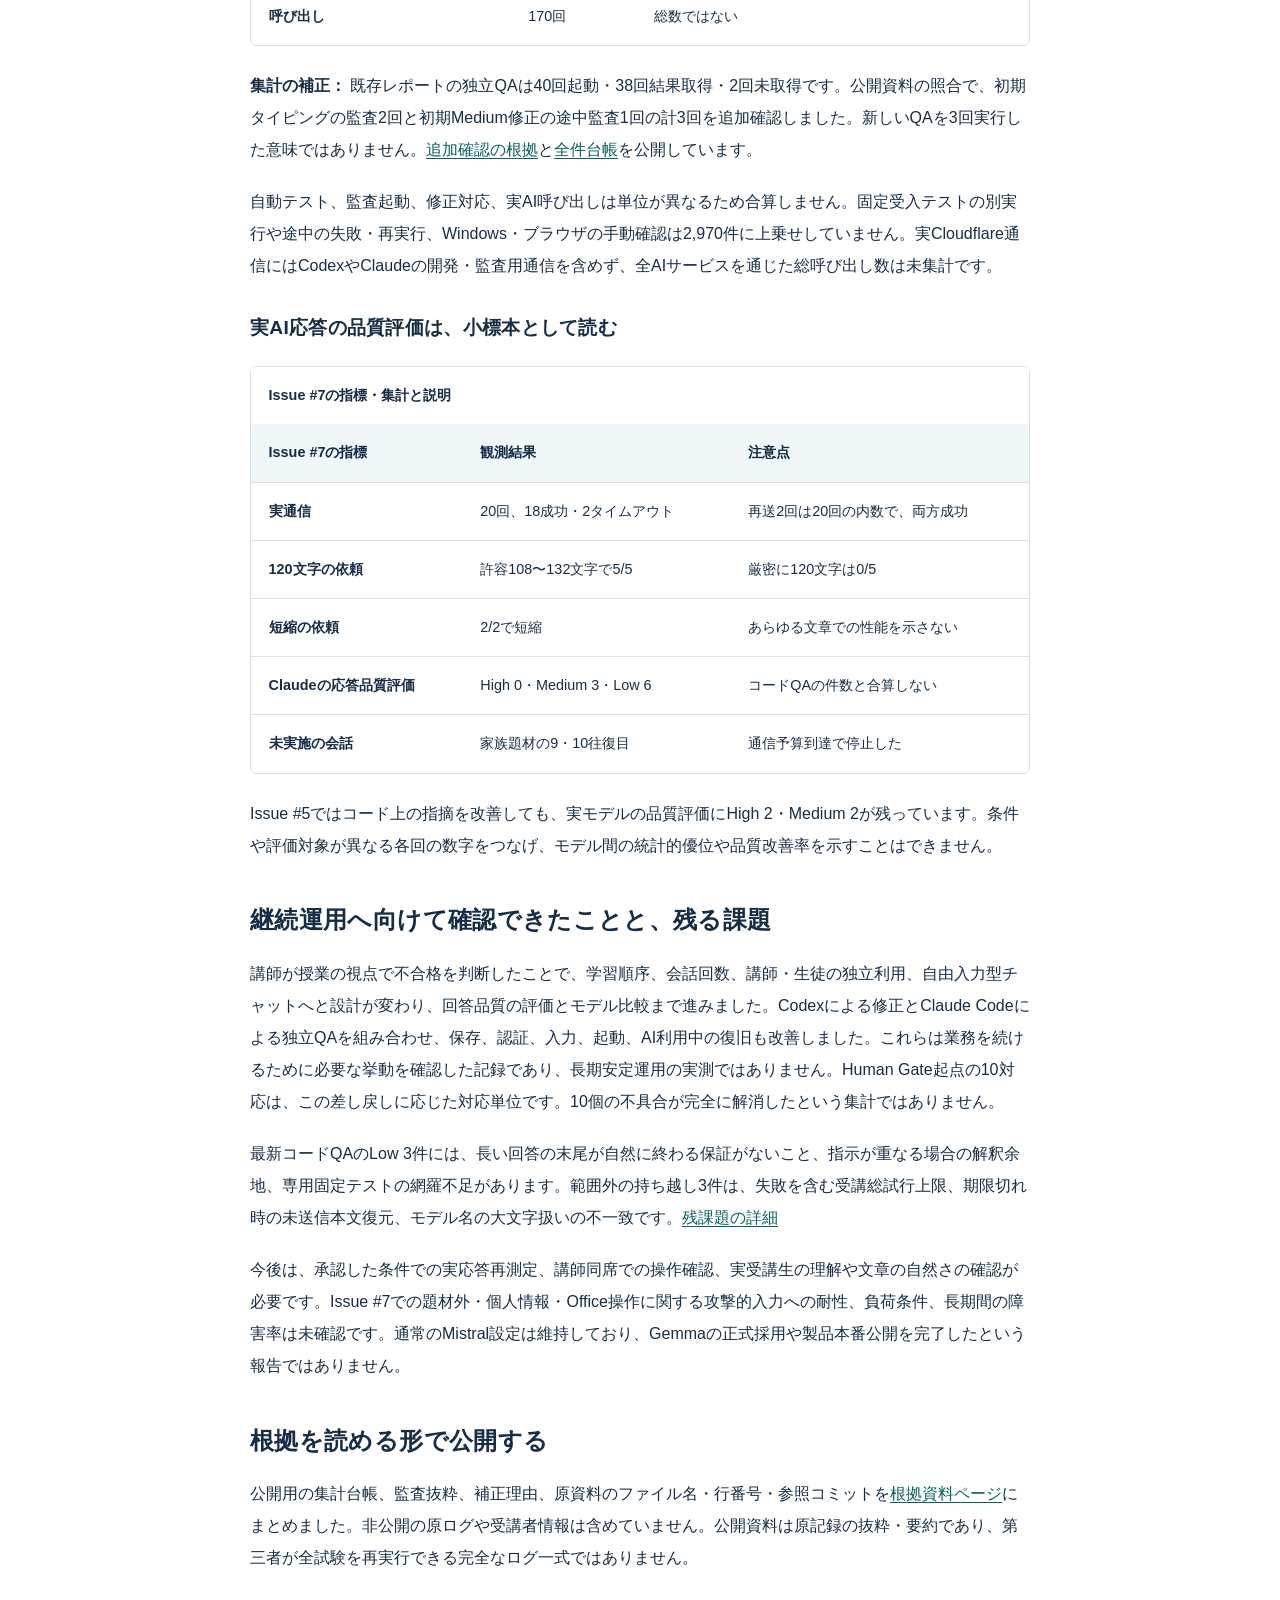
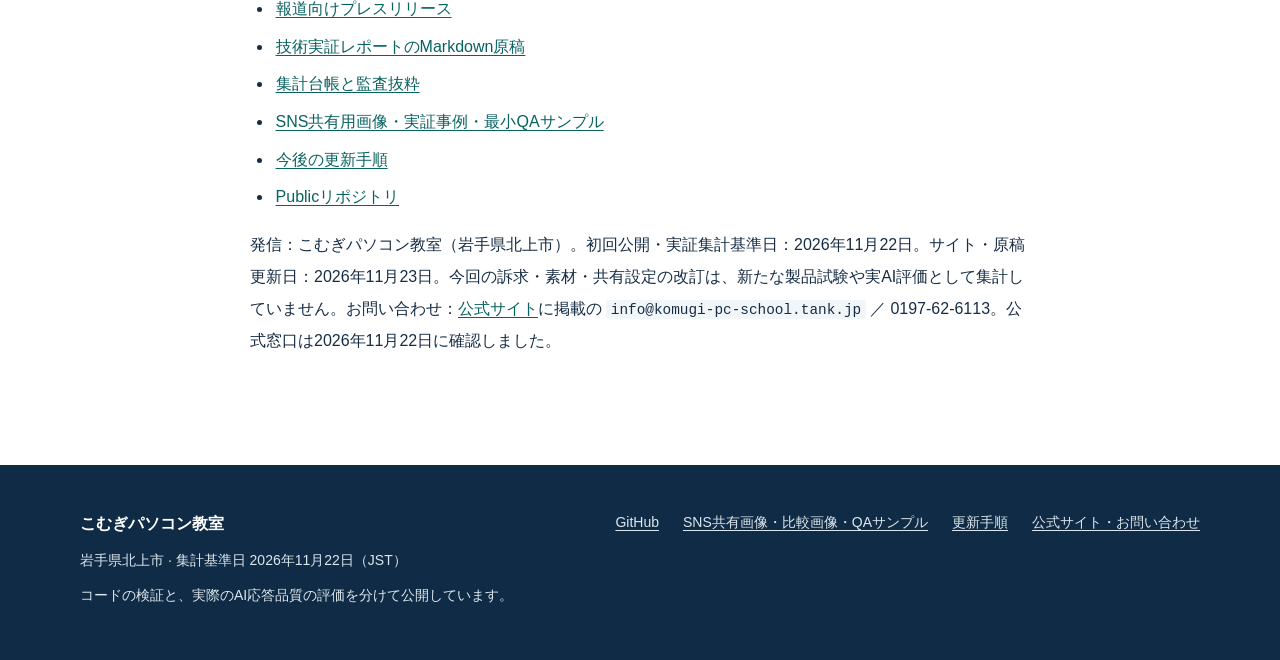
==== commit 109c30d3: "Refocus report on sustainable DX and AX with social sharing assets" ====
--- a/index.html
+++ b/index.html
@@ -1,26 +1,27 @@
 <!doctype html>
-<html lang="ja"><head><meta charset="utf-8"><meta name="viewport" content="width=device-width,initial-scale=1"><title>Dual-AI QA 技術実証レポート｜こむぎパソコン教室</title><meta name="description" content="岩手・北上の講師がAI開発アプリを実機で検証し、教育品質として不合格と判断。Human Gateが設計変更、Codexの修正、Claude Codeの独立QA、Mistral・Gemma比較へつながった実証記録。"><meta name="theme-color" content="#102b46"><link rel="canonical" href="https://suguruwada0612-ship-it.github.io/dual-ai-qa-report/"><meta property="og:type" content="article"><meta property="og:locale" content="ja_JP"><meta property="og:title" content="Dual-AI QA 技術実証レポート"><meta property="og:description" content="岩手・北上の講師がAI開発アプリを実機で検証し、教育品質として不合格と判断。Human Gateが設計変更、Codexの修正、Claude Codeの独立QA、Mistral・Gemma比較へつながった実証記録。"><meta property="og:url" content="https://suguruwada0612-ship-it.github.io/dual-ai-qa-report/"><meta property="og:site_name" content="こむぎパソコン教室"><meta property="og:image" content="https://suguruwada0612-ship-it.github.io/dual-ai-qa-report/assets/ogp-dual-ai-qa.png"><meta property="og:image:type" content="image/png"><meta property="og:image:width" content="1200"><meta property="og:image:height" content="630"><meta property="og:image:alt" content="テストはPASS。講師の判定は、不合格だった。Human Gate × Codex × Claude Code。Dual-AI QA 技術実証レポート。岩手・北上｜こむぎパソコン教室。"><meta name="twitter:card" content="summary_large_image"><meta name="twitter:title" content="Dual-AI QA 技術実証レポート"><meta name="twitter:description" content="岩手・北上の講師がAI開発アプリを実機で検証し、教育品質として不合格と判断。Human Gateが設計変更、Codexの修正、Claude Codeの独立QA、Mistral・Gemma比較へつながった実証記録。"><meta name="twitter:image" content="https://suguruwada0612-ship-it.github.io/dual-ai-qa-report/assets/ogp-dual-ai-qa.png"><meta name="twitter:image:alt" content="テストはPASS。講師の判定は、不合格だった。Human Gate × Codex × Claude Code。Dual-AI QA 技術実証レポート。岩手・北上｜こむぎパソコン教室。"><link rel="icon" href="assets/favicon.svg" type="image/svg+xml"><link rel="stylesheet" href="assets/style.css"></head>
+<html lang="ja"><head><meta charset="utf-8"><meta name="viewport" content="width=device-width,initial-scale=1"><title>DX・AXの継続運用を支える Dual-AI QA 技術実証レポート｜こむぎパソコン教室</title><meta name="description" content="DX・AXの継続運用へ向け、業務に合わせた要件定義、Codexの開発、Claude Codeの独立QA、人による実務評価から修正・再検証へつなぐ品質検証プロセスを公開。"><meta name="theme-color" content="#102b46"><link rel="canonical" href="https://suguruwada0612-ship-it.github.io/dual-ai-qa-report/"><meta property="og:type" content="article"><meta property="og:locale" content="ja_JP"><meta property="og:title" content="DX・AXの継続運用を支える Dual-AI QA 技術実証レポート"><meta property="og:description" content="DX・AXの継続運用へ向け、業務に合わせた要件定義、Codexの開発、Claude Codeの独立QA、人による実務評価から修正・再検証へつなぐ品質検証プロセスを公開。"><meta property="og:url" content="https://suguruwada0612-ship-it.github.io/dual-ai-qa-report/"><meta property="og:site_name" content="こむぎパソコン教室"><meta property="og:image" content="https://suguruwada0612-ship-it.github.io/dual-ai-qa-report/assets/ogp-dual-ai-qa-dx.png"><meta property="og:image:type" content="image/png"><meta property="og:image:width" content="1200"><meta property="og:image:height" content="630"><meta property="og:image:alt" content="業務を止めないDXへ。AIと人で、使い続けられる品質を。Codex × Claude Code × Human Gate。こむぎパソコン教室｜岩手県北上市。"><meta name="twitter:card" content="summary_large_image"><meta name="twitter:title" content="DX・AXの継続運用を支える Dual-AI QA 技術実証レポート"><meta name="twitter:description" content="DX・AXの継続運用へ向け、業務に合わせた要件定義、Codexの開発、Claude Codeの独立QA、人による実務評価から修正・再検証へつなぐ品質検証プロセスを公開。"><meta name="twitter:image" content="https://suguruwada0612-ship-it.github.io/dual-ai-qa-report/assets/ogp-dual-ai-qa-dx.png"><meta name="twitter:image:alt" content="業務を止めないDXへ。AIと人で、使い続けられる品質を。Codex × Claude Code × Human Gate。こむぎパソコン教室｜岩手県北上市。"><link rel="icon" href="assets/favicon.svg" type="image/svg+xml"><link rel="stylesheet" href="assets/style.css"></head>
 <body><a class="skip-link" href="#main">本文へ移動</a><header class="site-header"><div class="container"><a class="brand" href="index.html">こむぎパソコン教室<small>技術実証レポート · 岩手県北上市</small></a><nav class="nav" aria-label="メインナビゲーション"><a href="index.html" aria-current="page">レポート</a><a href="evidence.html">根拠・集計</a><a href="press.html">プレスリリース</a></nav></div></header>
-<main id="main" class="container"><section class="hero"><p class="eyebrow">KOMUGI / HUMAN GATE × DUAL-AI QA</p><h1>テストはPASS。<br>講師の判定は、<br>不合格だった。</h1><p class="lede">Dual-AI QA 技術実証レポート</p><p>岩手・北上の講師が実機で見つけた、AIの不備。<br>現場の判断が、設計変更とモデル比較を動かした記録。</p><p class="note">170テスト成功後にも、講師の実機確認で回答品質の不備を発見（Issue #4→#5）。</p><p class="note">現場専門家の要件定義・Human Gate × Codexの開発 × Claude Codeの独立QA</p><div class="meta"><span>発信：こむぎパソコン教室</span><span>2026年11月22日 公開・更新</span></div><div class="actions"><a class="button" href="#human-gate">講師の判断と経緯を読む</a><a class="button secondary" href="press.html">報道関係者の方へ</a></div><p class="note">通常モデルはMistral。Gemmaは正式採用しておらず、Issue #8修正後の実応答品質は再検証待ちです。</p><div class="metrics"><div class="metric"><span class="metric-value">10<small>対応</small></span><span class="metric-label">Human Gate起点の修正<br>受入合格数とは異なる</span></div><div class="metric"><span class="metric-value">2,970<small>件</small></span><span class="metric-label">主要自動テストの延べケース実行<br>37回分の記録・繰り返しを含む</span></div><div class="metric"><span class="metric-value">200<small>ケース</small></span><span class="metric-label">最新の全体テスト数<br>固定受入5ケースを含む</span></div><div class="metric"><span class="metric-value">43<small>回以上</small></span><span class="metric-label">独立QAの起動記録<br>結果取得41回・未取得2回</span></div></div><p class="note">資料照合で過去の独立QA3回を追加確認。既存集計40回からの<a href="evidence.html#correction">補正理由を公開</a>しています。</p></section><nav class="toc" aria-label="レポートの目次"><h2>このレポートで分かること</h2><ol><li><a href="#overview">取り組みの背景</a></li><li><a href="#human-gate">講師の判断が動かした設計・検証</a></li><li><a href="#roles">3者の役割分担</a></li><li><a href="#process">検証の流れ</a></li><li><a href="#cases">問題発見と修正の事例</a></li><li><a href="#metrics">集計と数え方</a></li><li><a href="#findings">成果と残る課題</a></li><li><a href="#publication">公開資料・発信者</a></li></ol></nav><article class="article prose"><h2 id="overview">自動テストがPASSしても、授業には不合格だった</h2>
-<p>岩手県北上市のこむぎパソコン教室では、講師がAIで開発した教室運営・学習支援アプリ「KOMUGI Classroom DX」を実機で繰り返し試し、学習の順序、画面の使い勝手、AIの回答に問題を見つけました。自動テストがPASSした後にも、明確な文章作成の指示にAIが確認質問を返すなど、授業では受け入れられない応答が残っていました。講師は「Human Gate」で不合格と判断し、設計変更と修正、文章を生成するAIモデル（LLM）の比較検証を求めました。</p>
-<p>本件の中心は、<strong>現場専門家による要件定義・Human Gate × Codexによる開発 × Claude Codeによる独立QA</strong>の三者連携です。Human Gateは、講師が実際に使って教育上の妥当性を判定し、問題があれば差し戻す工程です。QAは、仕様や実装に見落としがないかを確認する活動です。本レポートでは、この人間の判断を含む開発・検証の実践を「Dual-AI QA」として紹介します。</p>
-<p>出発点は、講師1人に集中していた紙の進捗記録、教材ファイルの準備、授業後の片付けです。生徒が次に学ぶ内容を分かりやすくし、講師の負担を減らすために開発を始めました。確認できた成果は、現場の専門知識がテスト対象だけでは捉えきれない不備を発見し、修正とモデル比較の意思決定につながったことです。業務時間の削減効果や教育効果の定量測定は未完了です。</p>
-<p><strong>通常モデルはMistralのままです。Gemmaは比較候補で、正式採用していません。Issue #8のコードQAは合格しましたが、修正後の実LLM応答品質は再検証待ちです。</strong></p>
+<main id="main" class="container"><section class="hero"><p class="eyebrow">KOMUGI / HUMAN GATE × DUAL-AI QA</p><h1>業務を止めないDXへ。<br>AIと人で、<br>使い続けられる品質を。</h1><p class="lede">DX・AXの継続運用を支える<br>Dual-AI QA 技術実証レポート</p><p>現場の業務に合わせた要件定義、ローカル環境での実装、CodexとClaude Codeの連携・独立QA、人によるUI・業務評価。問題の発見、修正、再検証を通じて、業務改善と継続運用につなげる品質検証プロセスを公開します。</p><p class="note">170テスト成功後にも、講師の実機確認で回答品質の不備を発見（Issue #4→#5）。</p><p class="note">Codex × Claude Code × Human Gate</p><div class="meta"><span>発信：こむぎパソコン教室</span><span>2026年11月22日 公開／11月23日 更新</span></div><div class="actions"><a class="button" href="#human-gate">講師の判断と経緯を読む</a><a class="button secondary" href="press.html">報道関係者の方へ</a></div><p class="note">通常モデルはMistral。Gemmaは正式採用しておらず、Issue #8修正後の実応答品質は再検証待ちです。</p><div class="metrics"><div class="metric"><span class="metric-value">10<small>対応</small></span><span class="metric-label">Human Gate起点の修正<br>受入合格数とは異なる</span></div><div class="metric"><span class="metric-value">2,970<small>件</small></span><span class="metric-label">主要自動テストの延べケース実行<br>37回分の記録・繰り返しを含む</span></div><div class="metric"><span class="metric-value">200<small>ケース</small></span><span class="metric-label">最新の全体テスト数<br>固定受入5ケースを含む</span></div><div class="metric"><span class="metric-value">43<small>回以上</small></span><span class="metric-label">独立QAの起動記録<br>結果取得41回・未取得2回</span></div></div><p class="note">資料照合で過去の独立QA3回を追加確認。既存集計40回からの<a href="evidence.html#correction">補正理由を公開</a>しています。</p></section><nav class="toc" aria-label="レポートの目次"><h2>このレポートで分かること</h2><ol><li><a href="#overview">取り組みの背景</a></li><li><a href="#human-gate">講師の判断が動かした設計・検証</a></li><li><a href="#roles">3者の役割分担</a></li><li><a href="#process">検証の流れ</a></li><li><a href="#cases">問題発見と修正の事例</a></li><li><a href="#metrics">集計と数え方</a></li><li><a href="#findings">成果と残る課題</a></li><li><a href="#publication">公開資料・発信者</a></li></ol></nav><article class="article prose"><h2 id="overview">業務を止めないDXへ。AIと人で、使い続けられる品質を。</h2>
+<p>現場の業務に合わせた要件定義、ローカル環境での実装、CodexとClaude Codeの連携・独立QA、人によるUI・業務評価。問題の発見、修正、再検証を通じて、業務改善と継続運用につなげる品質検証プロセスを公開します。</p>
+<p><strong>Codex × Claude Code × Human Gate</strong>。岩手県北上市のこむぎパソコン教室が、教室運営・学習支援アプリ「KOMUGI Classroom DX」の開発で実践した三者の連携です。Human Gateは、現場担当者が実際の業務・UI（操作画面）・応答を評価し、必要なら要件や実装へ差し戻す工程です。最後に一度だけ承認する仕組みではありません。</p>
+<p>ここでは、DXをデジタル技術による業務の見直し、AXをAI活用による業務の見直し、QAを仕様や品質を確認する活動として説明します。実装・動作確認はローカル環境で行い、実応答の試験ではCloudflare経由の外部LLM（文章を生成するAIモデル）を使用しました。ローカル環境での実装と、AIモデルを端末内で動かすことは区別します。</p>
+<p>出発点は、講師1人に集中していた紙の進捗記録、教材ファイルの準備、授業後の片付けです。生徒が次に学ぶ内容を分かりやすくし、講師の負担を減らすために開発を始めました。何を確認して使えると判断するかを、保存や起動の動作、操作の負担、AIの文章の妥当性に分けて検証しています。</p>
+<p>本レポートは、継続運用を支えるための開発・検証プロセスの実証です。無停止稼働や長期安定運用を達成した実績ではなく、業務時間削減・教育効果の定量測定も未完了です。<strong>2026年11月22日の公開記録では通常モデルはMistral。Gemmaは未採用で、Issue #8のコードQA合格後も実LLM応答品質は再検証待ちです。</strong></p>
 <p>出典：開発構想・仕様原典、Issue #1〜#8の直接確認と<a href="evidence.html#human-gate">公開用の経緯資料</a>。対象期間は2026年11月17〜22日の開発・QA記録です。</p>
-<h2 id="human-gate">講師の不合格判断が、設計と検証を動かした</h2>
+<h2 id="human-gate">業務で使えるかを確かめ、設計と検証へ戻す</h2>
 <h3>学習の流れとUIを、授業の視点で組み直す</h3>
 <p>講師の実機操作を起点とするIssue #1では、短いやり取りで終わるAI練習では追加・修正・確認を学びにくいとして、AI練習→タイピング→本編の順序と、最大10回の成功回答まで続けられる仕様へ変更しました。Issue #2では、講師・生徒を切り替えるたびのログイン負担を受け、画面の独立利用を支えるセッション分離と、授業中に再起動しない起動処理へ改修しました。画面URL自体は以前から別であり、この修正では同時に使えることが焦点でした。</p>
 <p>Issue #3では、講師がAI練習に入れない状態を発見し、接続設定と承認題材の不足を切り分ける診断を追加しました。Issue #4では、毎回の必須選択や終了時の選択が会話を妨げるとして、自由入力型チャットと1ボタン終了へ変更しました。APIへの通信が成功するだけでは、授業での会話の使いやすさは合格にならないという判断です。</p>
-<h3>「120文字で提案」に、文章ではなく確認質問が返る</h3>
+<h3>テストはPASS。講師の判定は、不合格だった。</h3>
 <p>Issue #4の最終記録では全170ケースがPASSしています。その後、講師が同修正の実機版を操作してIssue #5を起票しました。依頼は「120文字で提案してください。」。それに対しAIは「文章の長さは120文字程度にしますか？」と確認し、求めた本文を出さない場面がありました。同じ依頼を繰り返しても前置きや確認が重なる問題を、講師は教育品質として不合格と判断しました。</p>
 <p>初心者が明確に指示しても期待した文章が出なければ、自分の伝え方が悪かったと受け止めかねません。Issue #5に記されたこの教育上の懸念が、会話履歴の役割分離や再送処理の修正、実モデルによる品質評価につながりました。モデルだけを原因と決めつけた対応ではありません。</p>
 <h3>Mistralを測り、候補Gemmaも独立に評価する</h3>
 <p>修正後のMistral評価では、明確な文章依頼12回すべてで本文を返しました。一方、120字の目安を108〜132字として測ると適合は2/12で、同文反復、短縮・別案、仮案の扱いにも課題が残りました。最初の「質問だけで終わる」観察と、修正後の残課題は分けて読む必要があります。</p>
 <p>講師の承認を得たGemmaの隔離比較では、初期の設定調整後に文字数適合5/6を観測しました。Issue #6では候補を検証できる構成を整え、追加20通信の試験では4/5、続くIssue #7の別枠20通信では5/5でした。試験群ごとの分母です。MistralとGemmaは生成設定・題材・履歴などが異なり、統計的な優位や正式採用の根拠にはしません。</p>
 <p>Issue #7ではモデル名やCodexの所見を伏せて、Claude Codeが実応答を独立ブラインドQAしました。完成した別案の不足、本人が指定していない約束、待機負担のMedium 3件を検出し、Issue #8で指示とUIを修正しました。<strong>コードQAの合格と、実際に良い回答が返ることの確認は別です。</strong> Issue #8後の追加実通信は0回で、実応答品質の再検証と授業採用の判断は残っています。</p>
-<p>Issue #1〜#8の観察・判断・対応・出典を<a href="evidence.html#human-gate">公開用の経緯資料</a>に掲載しています。これらは既存の実施記録を今回直接照合したもので、新たな製品試験ではありません。</p>
-<h2 id="roles">Codex・Claude Code・人間の役割</h2>
-<div class="table-scroll" role="region" aria-label="担当・集計と説明" tabindex="0"><table><caption>担当・集計と説明</caption><thead><tr><th scope="col">担当</th><th scope="col">実施したこと</th><th scope="col">判断の範囲</th></tr></thead><tbody><tr><td>講師（現場専門家）</td><td>要件定義、実機での反復試用、UI・教育設計・AI回答の問題発見、不合格判定、比較試験の承認</td><td>授業で使えるかを判断し、設計と検証のやり直しを求める</td></tr><tr><td>Codex</td><td>仕様整理、実装、指摘への修正、自動テスト、HTTP・Windows起動などの動作確認</td><td>実装と検証の証拠をそろえる</td></tr><tr><td>Claude Code</td><td>候補コード・仕様・テストの静的監査、修正後の再監査、実AI応答のブラインド評価</td><td>別のAI・別の評価工程で所見を返す</td></tr></tbody></table></div>
+<p>Issue #1〜#8の観察・判断・対応・出典を<a href="evidence.html#human-gate">公開用の経緯資料</a>に掲載しています。これらは公開に向けて既存の実施記録を直接照合したもので、新たな製品試験ではありません。</p>
+<h2 id="roles">Codex × Claude Code × Human Gateの役割</h2>
+<div class="table-scroll" role="region" aria-label="担当・集計と説明" tabindex="0"><table><caption>担当・集計と説明</caption><thead><tr><th scope="col">担当</th><th scope="col">実施したこと</th><th scope="col">判断の範囲</th></tr></thead><tbody><tr><td>講師（現場専門家／Human Gate）</td><td>業務に合わせた要件定義、実機での反復試用、UI・教育設計・AI回答の問題発見、不合格判定、比較試験の承認</td><td>授業で使えるかを判断し、必要なら要件・実装へ差し戻す</td></tr><tr><td>Codex</td><td>仕様整理、実装、指摘への修正、自動テスト、HTTP・Windows起動などの動作確認</td><td>実装と検証の証拠をそろえる</td></tr><tr><td>Claude Code</td><td>候補コード・仕様・テストの静的監査、修正後の再監査、実AI応答のブラインド評価</td><td>別のAI・別の評価工程で所見を返す</td></tr></tbody></table></div>
 <p>「独立」は、外部認証機関による監査という意味ではありません。記録されたコード監査では、Claude Codeの編集・実行ツールやMCP・hooksを無効にした読み取り専用の工程を用いています。ClaudeがCodexのテストをそのまま再実行したわけではありません。モデル名や実行条件も記録し、Issue #8では返却メタデータから <code>claude-opus-5-5</code> を確認しています。</p>
 <h2 id="process">開発から人間による確認まで</h2>
 <figure class="hero-diagram"><img src="assets/qa-process.svg" alt="人間が要件を決め、Codexが開発・テスト、Claude Codeが独立QA、Codexが修正、Claude Codeが再監査し、人間が利用を判断する。指摘が残れば前の工程へ戻る。" width="560" height="920" loading="lazy"><figcaption>開発・独立QA・修正・再監査・人間による確認</figcaption></figure>
@@ -42,18 +43,18 @@
 <p>Issue #8の最終コードQAはHigh 0・Medium 0・Low 3、範囲外持ち越し3件。全200ケースは成功しています。一方で、<strong>修正後の実AI通信は0回です。実際の回答品質のMedium 3件が解消したとは確認していません。</strong> Gemmaの正式採用・授業利用のHuman Gateは保留です。関連コミット：<code>520b872</code> → <code>47d8208</code>。<a href="evidence.html#cases">公開監査抜粋</a></p>
 <h2 id="metrics">テスト・監査の集計と数え方</h2>
 <p>集計基準日：<strong>2026年11月22日（JST）</strong>。参照コミット：<code>47d820885f6f5fd28a225fbf8829a231550d2044</code>。既存累計レポートを出発点に、同じコミットのSTATUS・監査資料・履歴と、限定した監査結果メタデータを照合しました。製品テストや実AI通信を今回再実行した数ではありません。</p>
-<div class="table-scroll" role="region" aria-label="指標・集計と説明" tabindex="0"><table><caption>指標・集計と説明</caption><thead><tr><th scope="col">指標</th><th scope="col">掲載値</th><th scope="col">単位・意味</th></tr></thead><tbody><tr><td>主要自動テストの延べケース実行数</td><td>2,970件</td><td>記録された37行の主要実行結果の合計。同じケースの繰り返しを含む</td></tr><tr><td>記録された主要テスト実行</td><td>37回分</td><td>集計表の記録単位。全コマンド実行回数を網羅するものではない</td></tr><tr><td>最新のテストケース数</td><td>200件</td><td>最終の全体テスト数。固定受入5件を含み、205種類とは数えない</td></tr><tr><td>独立QA起動</td><td>少なくとも43回</td><td>既存レポート40回に、今回確認した過去の3回を追加</td></tr><tr><td>独立QAの結果取得</td><td>少なくとも41回</td><td>所見を取得した回。合格回数という意味ではない</td></tr><tr><td>独立QAの結果未取得</td><td>2回</td><td>利用上限1回・出力上限1回。合格に換算しない</td></tr><tr><td>Human Gate起点の修正対応</td><td>10対応</td><td>明示された5対応＋Issue #1〜#5。バグ数・受入合格数とは異なる</td></tr><tr><td>アプリから実Cloudflare LLMへの呼び出し</td><td>少なくとも170回</td><td>重複を避けて確認できる試験群の下限。全期間の正確な総数ではない</td></tr></tbody></table></div>
-<p><strong>集計の補正：</strong> 既存レポートの独立QAは40回起動・38回結果取得・2回未取得です。今回、初期タイピングの監査2回と初期Medium修正の途中監査1回の計3回を追加確認しました。新しいQAを3回実行した意味ではありません。<a href="evidence.html#correction">追加確認の根拠</a>と<a href="evidence.html#ledgers">全件台帳</a>を公開しています。</p>
+<div class="table-scroll" role="region" aria-label="指標・集計と説明" tabindex="0"><table><caption>指標・集計と説明</caption><thead><tr><th scope="col">指標</th><th scope="col">掲載値</th><th scope="col">単位・意味</th></tr></thead><tbody><tr><td>主要自動テストの延べケース実行数</td><td>2,970件</td><td>記録された37行の主要実行結果の合計。同じケースの繰り返しを含む</td></tr><tr><td>記録された主要テスト実行</td><td>37回分</td><td>集計表の記録単位。全コマンド実行回数を網羅するものではない</td></tr><tr><td>最新のテストケース数</td><td>200件</td><td>最終の全体テスト数。固定受入5件を含み、205種類とは数えない</td></tr><tr><td>独立QA起動</td><td>少なくとも43回</td><td>既存レポート40回に、資料照合で確認した過去の3回を追加</td></tr><tr><td>独立QAの結果取得</td><td>少なくとも41回</td><td>所見を取得した回。合格回数という意味ではない</td></tr><tr><td>独立QAの結果未取得</td><td>2回</td><td>利用上限1回・出力上限1回。合格に換算しない</td></tr><tr><td>Human Gate起点の修正対応</td><td>10対応</td><td>明示された5対応＋Issue #1〜#5。バグ数・受入合格数とは異なる</td></tr><tr><td>アプリから実Cloudflare LLMへの呼び出し</td><td>少なくとも170回</td><td>重複を避けて確認できる試験群の下限。全期間の正確な総数ではない</td></tr></tbody></table></div>
+<p><strong>集計の補正：</strong> 既存レポートの独立QAは40回起動・38回結果取得・2回未取得です。公開資料の照合で、初期タイピングの監査2回と初期Medium修正の途中監査1回の計3回を追加確認しました。新しいQAを3回実行した意味ではありません。<a href="evidence.html#correction">追加確認の根拠</a>と<a href="evidence.html#ledgers">全件台帳</a>を公開しています。</p>
 <p>自動テスト、監査起動、修正対応、実AI呼び出しは単位が異なるため合算しません。固定受入テストの別実行や途中の失敗・再実行、Windows・ブラウザの手動確認は2,970件に上乗せしていません。実Cloudflare通信にはCodexやClaudeの開発・監査用通信を含めず、全AIサービスを通じた総呼び出し数は未集計です。</p>
 <h3>実AI応答の品質評価は、小標本として読む</h3>
 <div class="table-scroll" role="region" aria-label="Issue #7の指標・集計と説明" tabindex="0"><table><caption>Issue #7の指標・集計と説明</caption><thead><tr><th scope="col">Issue #7の指標</th><th scope="col">観測結果</th><th scope="col">注意点</th></tr></thead><tbody><tr><td>実通信</td><td>20回、18成功・2タイムアウト</td><td>再送2回は20回の内数で、両方成功</td></tr><tr><td>120文字の依頼</td><td>許容108〜132文字で5/5</td><td>厳密に120文字は0/5</td></tr><tr><td>短縮の依頼</td><td>2/2で短縮</td><td>あらゆる文章での性能を示さない</td></tr><tr><td>Claudeの応答品質評価</td><td>High 0・Medium 3・Low 6</td><td>コードQAの件数と合算しない</td></tr><tr><td>未実施の会話</td><td>家族題材の9・10往復目</td><td>通信予算到達で停止した</td></tr></tbody></table></div>
 <p>Issue #5ではコード上の指摘を改善しても、実モデルの品質評価にHigh 2・Medium 2が残っています。条件や評価対象が異なる各回の数字をつなげ、モデル間の統計的優位や品質改善率を示すことはできません。</p>
-<h2 id="findings">確認できた成果と、残る課題</h2>
-<p>講師が授業の視点で不合格を判断したことで、学習順序、会話回数、講師・生徒の独立利用、自由入力型チャットへと設計が変わり、回答品質の評価とモデル比較まで進みました。Codexによる修正とClaude Codeによる独立QAを組み合わせ、保存、認証、入力、起動、AI利用中の復旧も改善しました。Human Gate起点の10対応は、この差し戻しに応じた対応単位です。10個の不具合が完全に解消したという集計ではありません。</p>
+<h2 id="findings">継続運用へ向けて確認できたことと、残る課題</h2>
+<p>講師が授業の視点で不合格を判断したことで、学習順序、会話回数、講師・生徒の独立利用、自由入力型チャットへと設計が変わり、回答品質の評価とモデル比較まで進みました。Codexによる修正とClaude Codeによる独立QAを組み合わせ、保存、認証、入力、起動、AI利用中の復旧も改善しました。これらは業務を続けるために必要な挙動を確認した記録であり、長期安定運用の実測ではありません。Human Gate起点の10対応は、この差し戻しに応じた対応単位です。10個の不具合が完全に解消したという集計ではありません。</p>
 <p>最新コードQAのLow 3件には、長い回答の末尾が自然に終わる保証がないこと、指示が重なる場合の解釈余地、専用固定テストの網羅不足があります。範囲外の持ち越し3件は、失敗を含む受講総試行上限、期限切れ時の未送信本文復元、モデル名の大文字扱いの不一致です。<a href="evidence.html#limits">残課題の詳細</a></p>
 <p>今後は、承認した条件での実応答再測定、講師同席での操作確認、実受講生の理解や文章の自然さの確認が必要です。Issue #7での題材外・個人情報・Office操作に関する攻撃的入力への耐性、負荷条件、長期間の障害率は未確認です。通常のMistral設定は維持しており、Gemmaの正式採用や製品本番公開を完了したという報告ではありません。</p>
 <h2 id="publication">根拠を読める形で公開する</h2>
 <p>公開用の集計台帳、監査抜粋、補正理由、原資料のファイル名・行番号・参照コミットを<a href="evidence.html">根拠資料ページ</a>にまとめました。非公開の原ログや受講者情報は含めていません。公開資料は原記録の抜粋・要約であり、第三者が全試験を再実行できる完全なログ一式ではありません。</p>
-<ul><li><a href="press.html">報道向けプレスリリース</a></li><li><a href="report.md">技術実証レポートのMarkdown原稿</a></li><li><a href="evidence.html">集計台帳と監査抜粋</a></li><li><a href="UPDATE.md">今後の更新手順</a></li><li><a href="https://github.com/suguruwada0612-ship-it/dual-ai-qa-report">Publicリポジトリ</a></li></ul>
-<p>発信：こむぎパソコン教室（岩手県北上市）。公開・更新日：2026年11月22日。お問い合わせ：<a href="https://komugi-pc-school.tank.jp/">公式サイト</a>に掲載の <code>info@komugi-pc-school.tank.jp</code> ／ 0197-62-6113。公式窓口は2026年11月22日に確認しました。</p></article></main>
-<footer class="site-footer"><div class="container"><div><p><strong>こむぎパソコン教室</strong></p><p>岩手県北上市 · 集計基準日 2026年11月22日（JST）</p><p>コードの検証と、実際のAI応答品質の評価を分けて公開しています。</p></div><nav aria-label="フッターナビゲーション"><a href="https://github.com/suguruwada0612-ship-it/dual-ai-qa-report">GitHub</a><a href="media.html">比較画像・技術者向けQAサンプル</a><a href="UPDATE.md">更新手順</a><a href="https://komugi-pc-school.tank.jp/">公式サイト・お問い合わせ</a></nav></div></footer></body></html>
+<ul><li><a href="press.html">報道向けプレスリリース</a></li><li><a href="report.md">技術実証レポートのMarkdown原稿</a></li><li><a href="evidence.html">集計台帳と監査抜粋</a></li><li><a href="media.html">SNS共有用画像・実証事例・最小QAサンプル</a></li><li><a href="UPDATE.md">今後の更新手順</a></li><li><a href="https://github.com/suguruwada0612-ship-it/dual-ai-qa-report">Publicリポジトリ</a></li></ul>
+<p>発信：こむぎパソコン教室（岩手県北上市）。初回公開・実証集計基準日：2026年11月22日。サイト・原稿更新日：2026年11月23日。今回の訴求・素材・共有設定の改訂は、新たな製品試験や実AI評価として集計していません。お問い合わせ：<a href="https://komugi-pc-school.tank.jp/">公式サイト</a>に掲載の <code>info@komugi-pc-school.tank.jp</code> ／ 0197-62-6113。公式窓口は2026年11月22日に確認しました。</p></article></main>
+<footer class="site-footer"><div class="container"><div><p><strong>こむぎパソコン教室</strong></p><p>岩手県北上市 · 集計基準日 2026年11月22日（JST）</p><p>コードの検証と、実際のAI応答品質の評価を分けて公開しています。</p></div><nav aria-label="フッターナビゲーション"><a href="https://github.com/suguruwada0612-ship-it/dual-ai-qa-report">GitHub</a><a href="media.html">SNS共有画像・比較画像・QAサンプル</a><a href="UPDATE.md">更新手順</a><a href="https://komugi-pc-school.tank.jp/">公式サイト・お問い合わせ</a></nav></div></footer></body></html>
